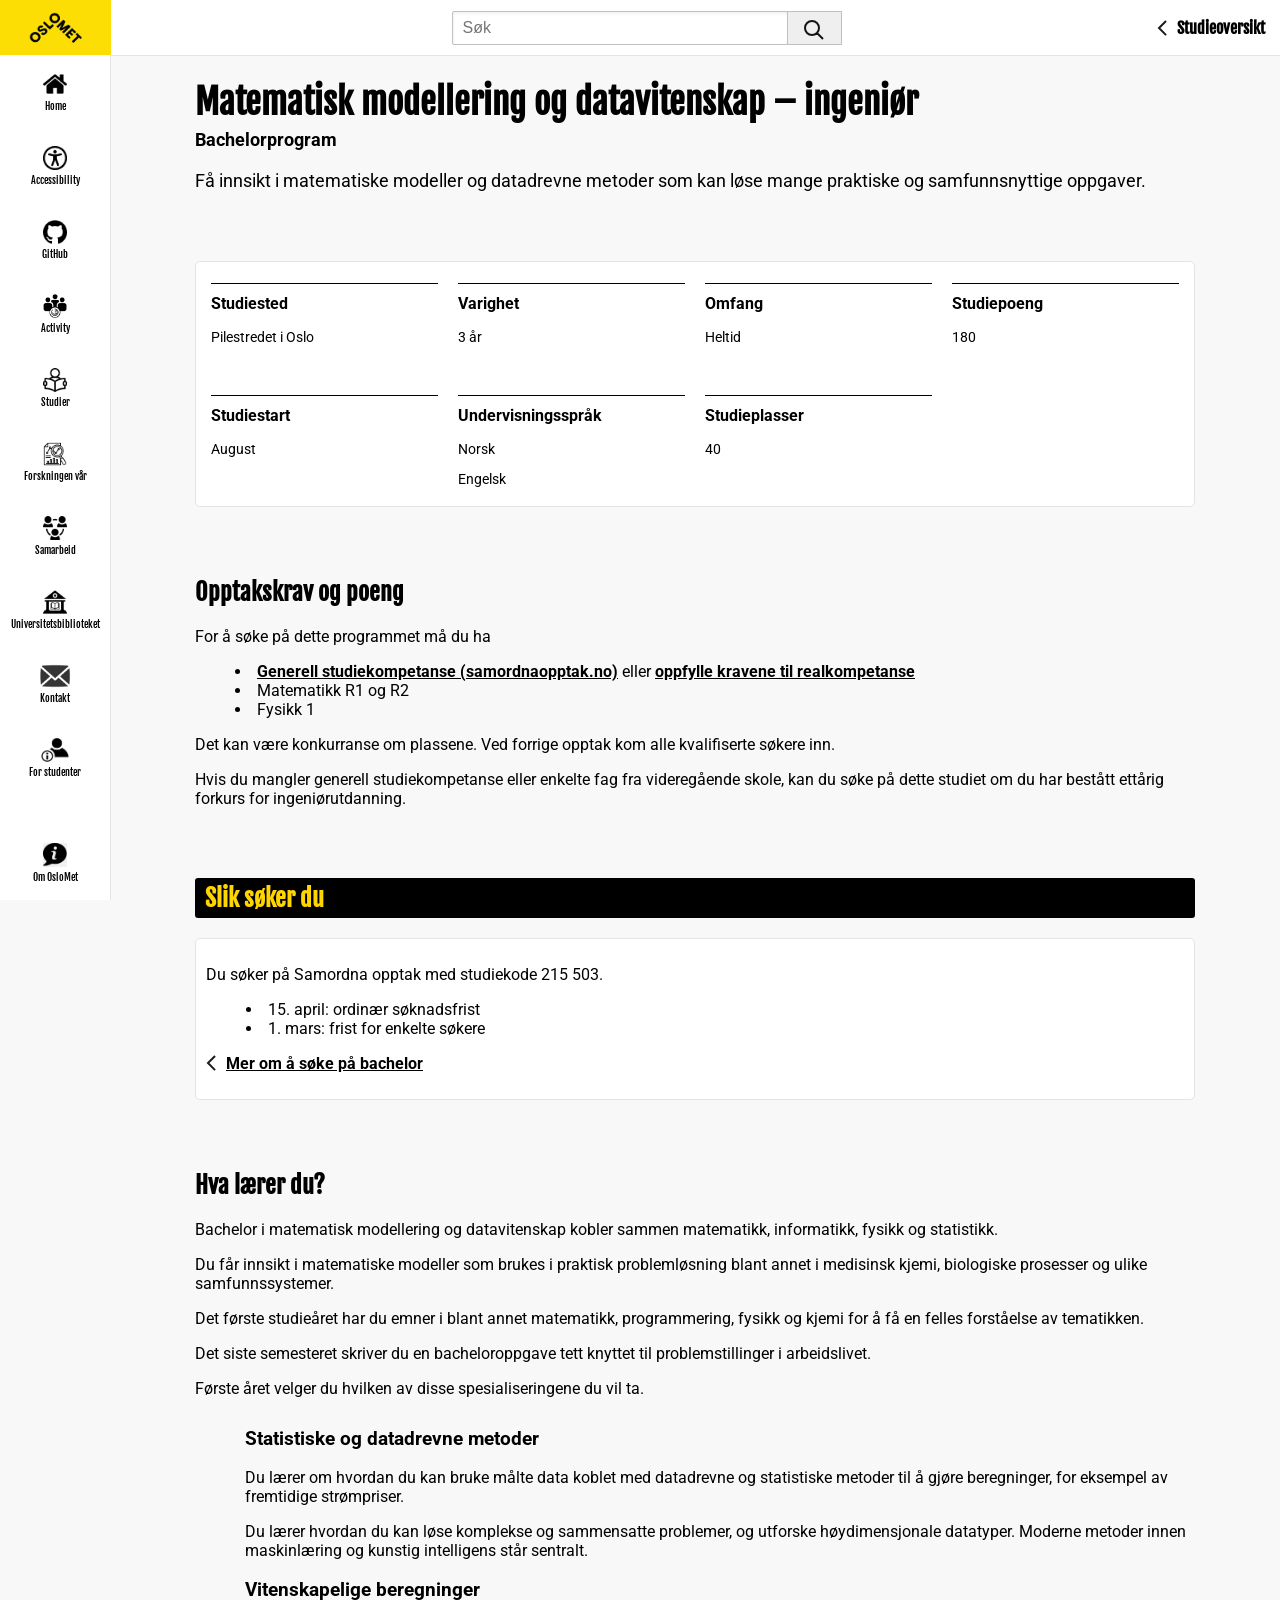
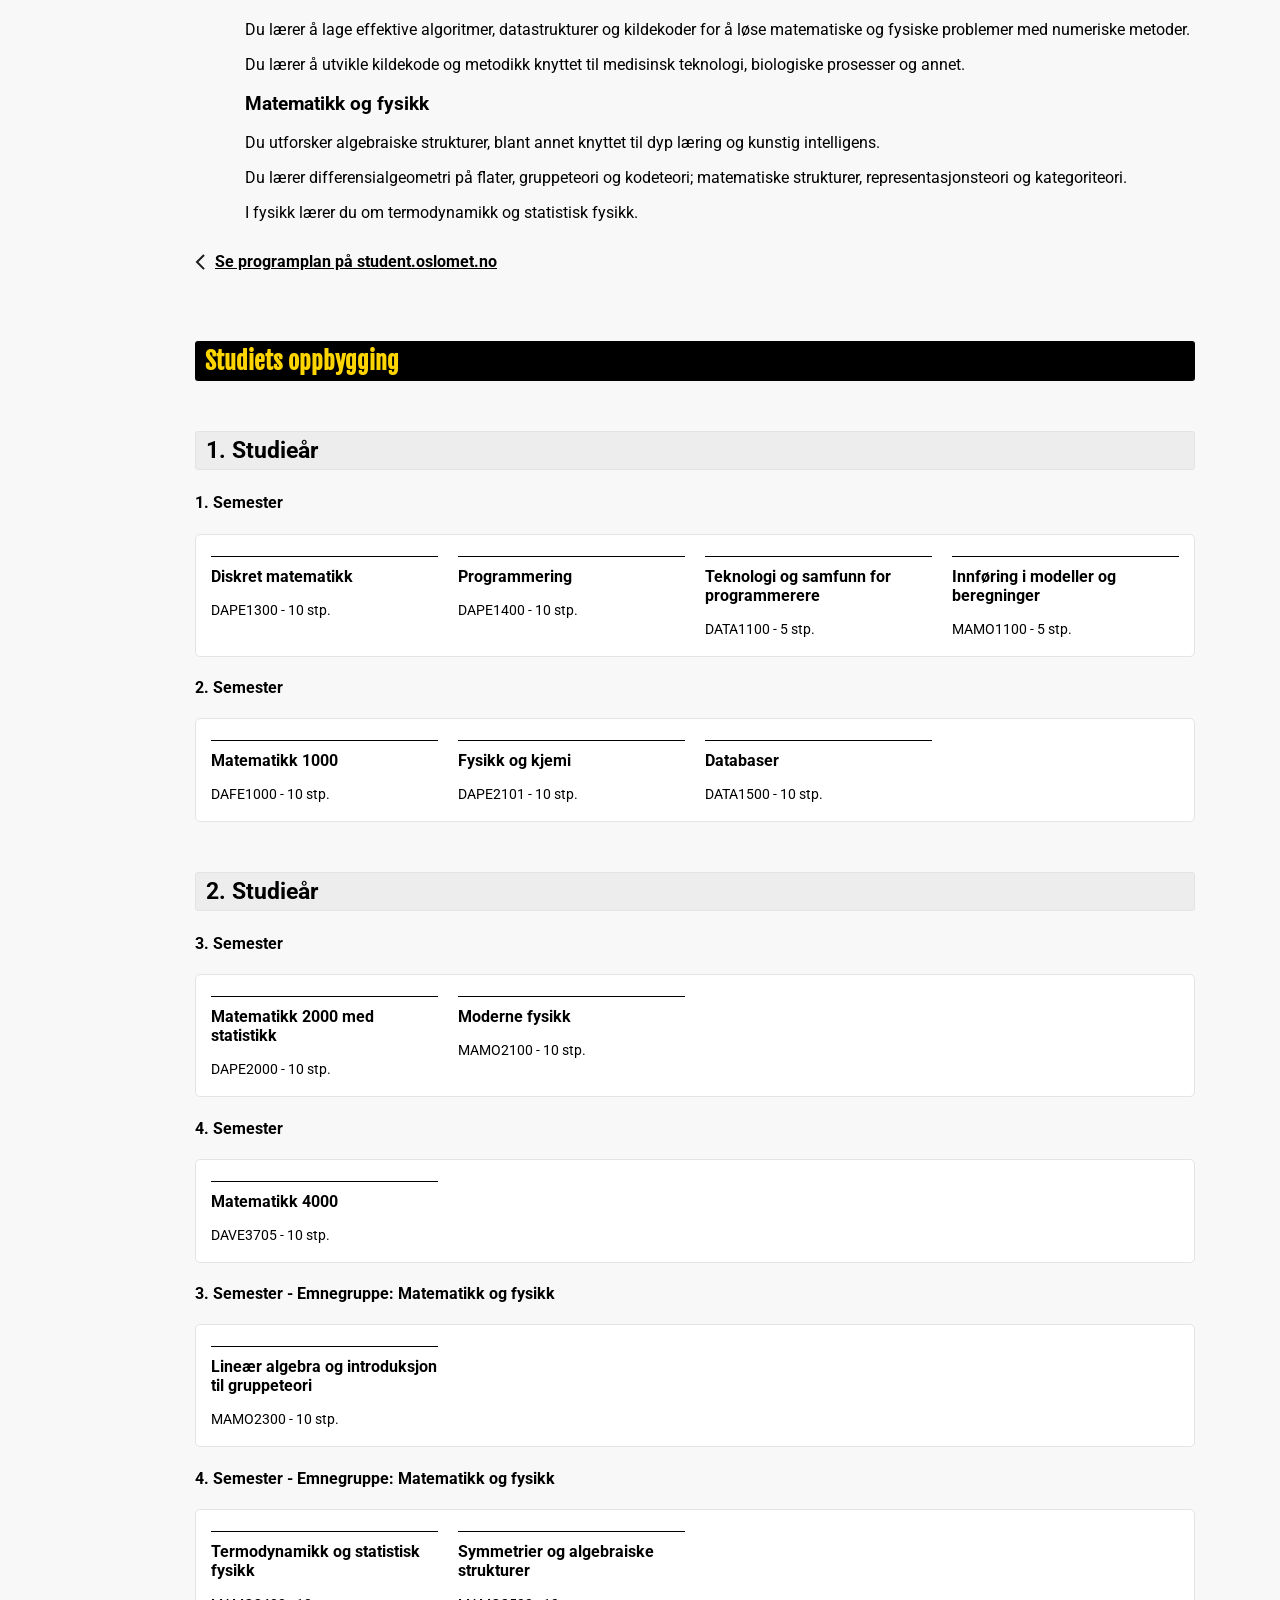
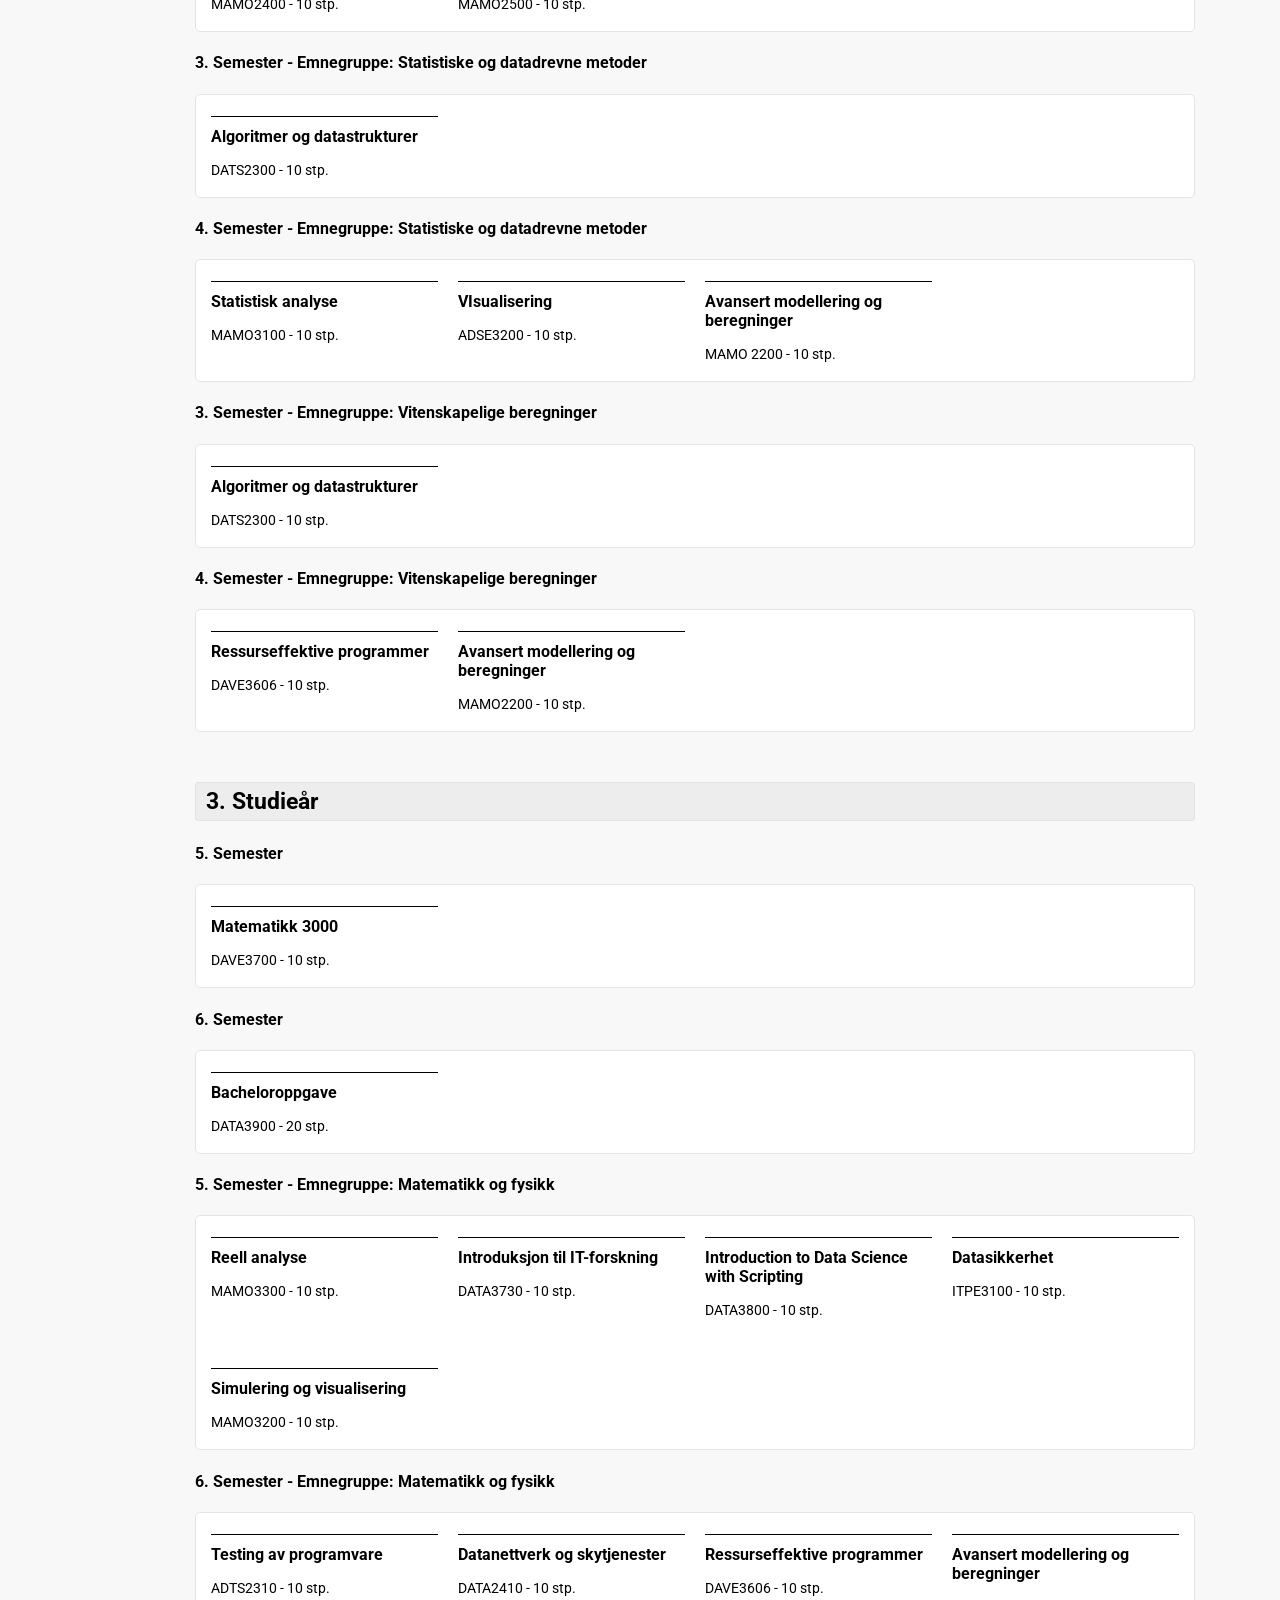
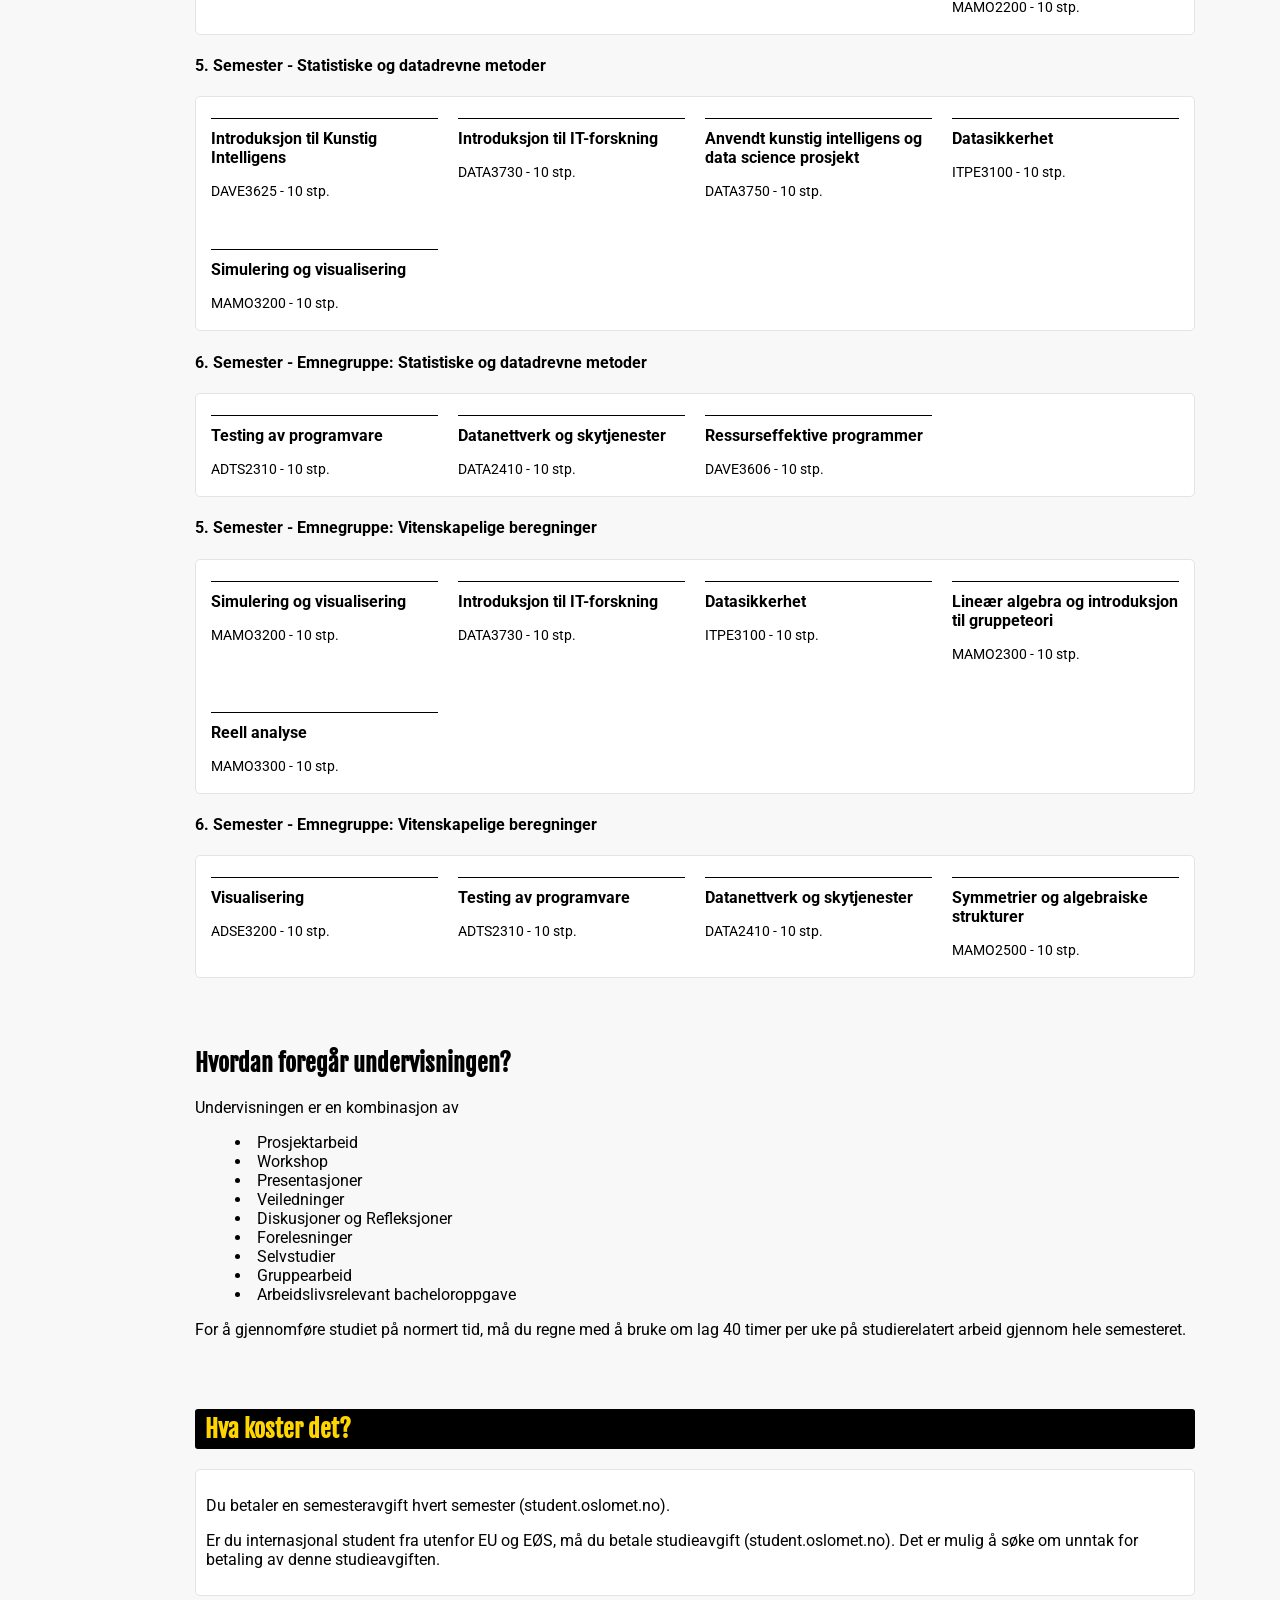
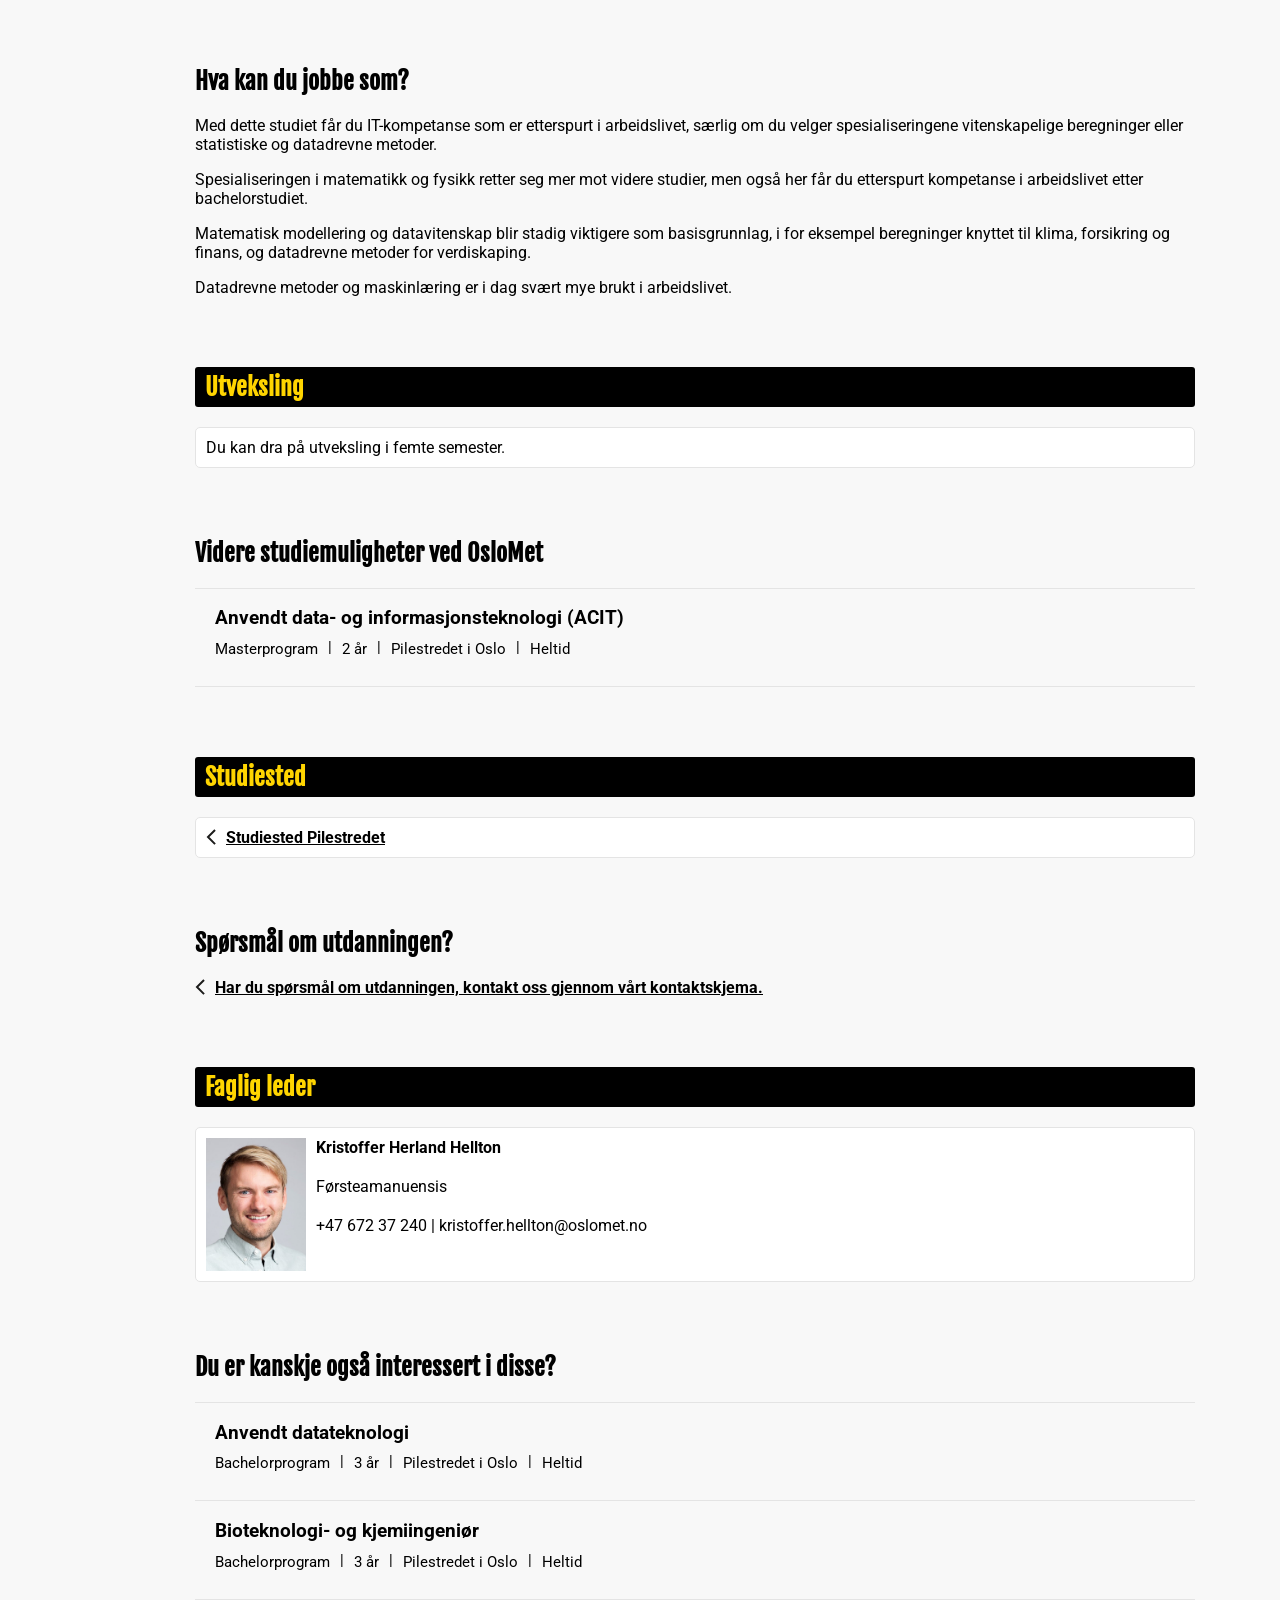
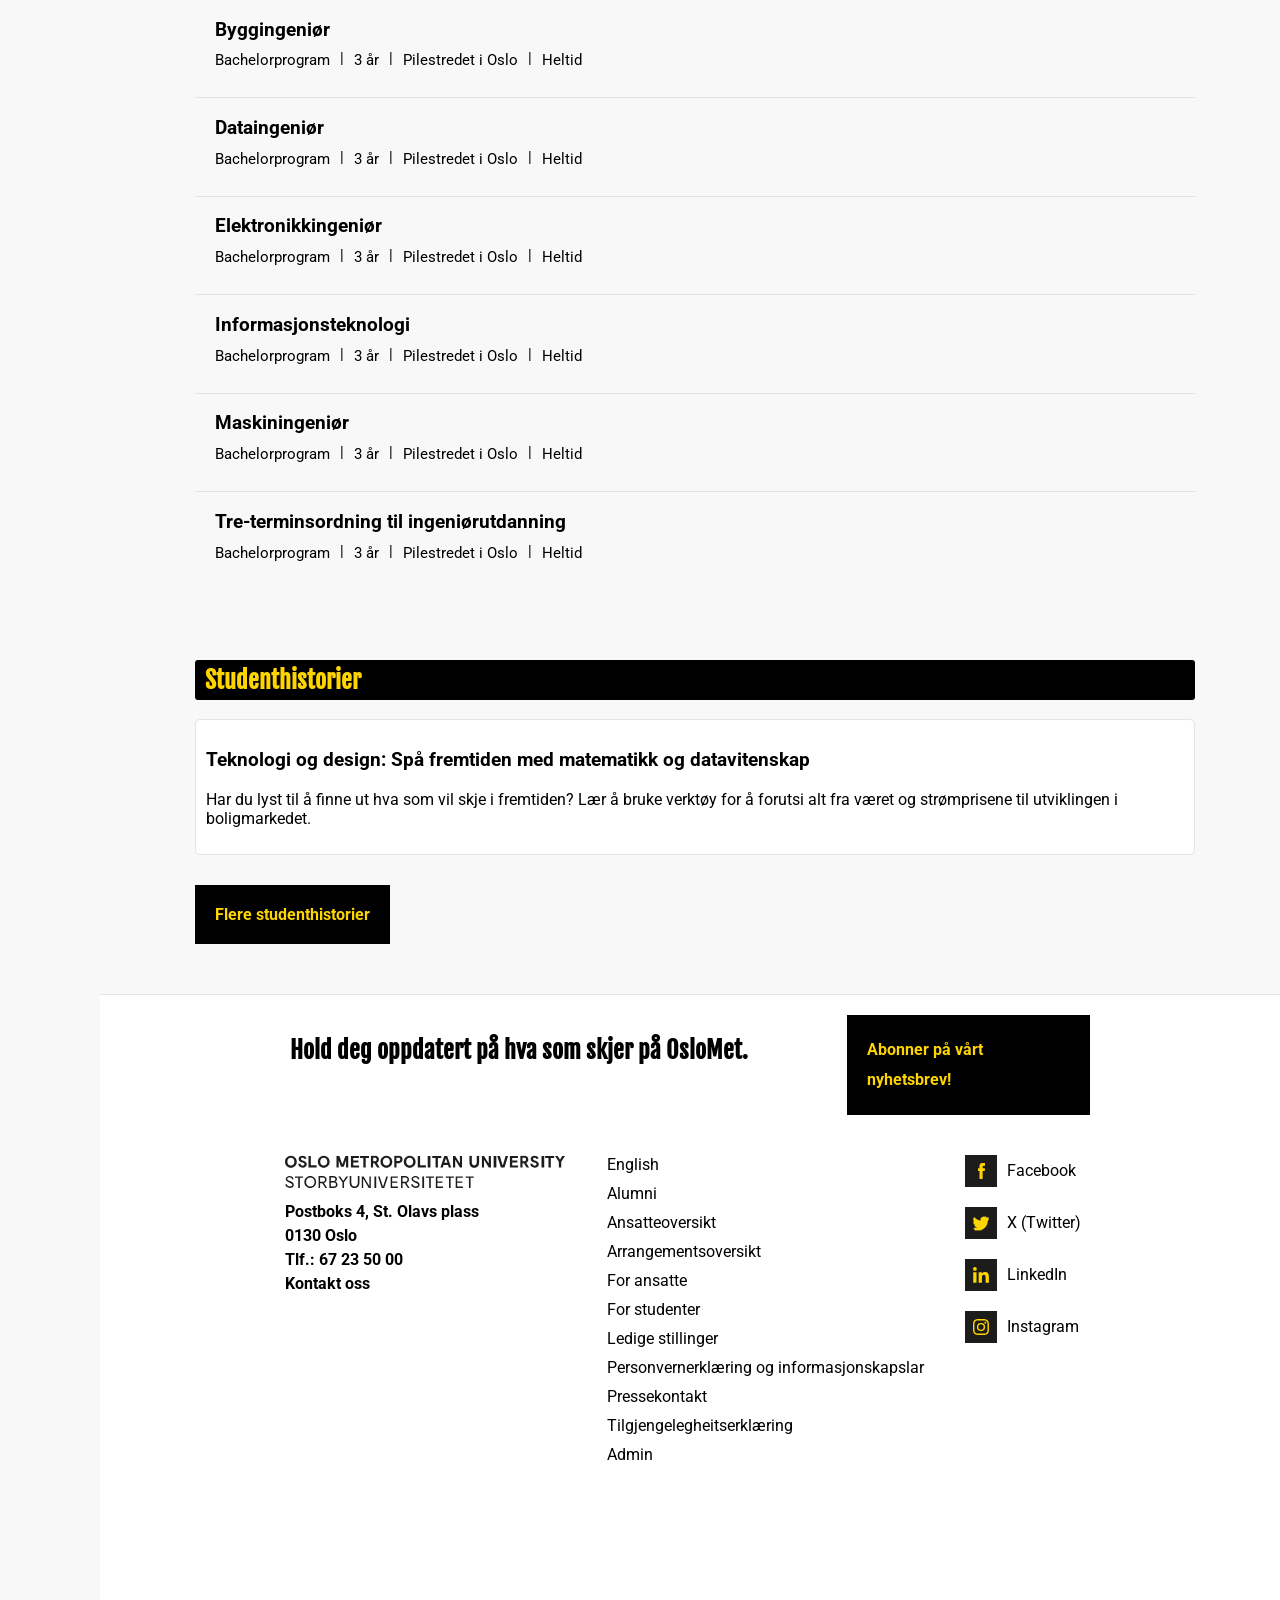
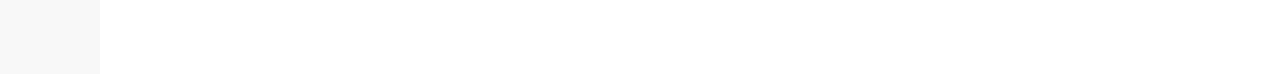
==== index.html @ 4b5a4e48 "Fixed layout for index.html on different screen sizes" ====
<!DOCTYPE html>
<html lang="no">
    <head>
        <title>Matematisk modellering og datavitenskap – ingeniør - OsloMet</title>
        <link rel="icon" type="image/png" href="icons/favicon-32x32.png">

        <link rel="preconnect" href="https://fonts.googleapis.com">
        <link rel="preconnect" href="https://fonts.gstatic.com" crossorigin>
        <link href="https://fonts.googleapis.com/css2?family=Roboto+Mono:ital,wght@0,100..700;1,100..700&family=Roboto:wght@400;500;700&display=swap" rel="stylesheet">
        <link href="https://fonts.googleapis.com/css2?family=Fjalla+One&display=swap" rel="stylesheet">

        <style>
            body {
                margin: 0;
                font-family: Roboto, Moderat, Avenir, Helvetica, Arial, sans-serif;
                background-color: rgb(248, 248, 248);
                color: #000;
            }
            main {
                min-height: 1000px;
            }
            h1, h2 {
                font-family: "Fjalla One", Roboto, Moderat, Avenir, Helvetica, Arial, sans-serif;
            }
            a {
                color: #000;
                text-decoration: none;
            }
            li {
                list-style-position: inside;
            }

            .search-button,
            .student-overview-button,
            .arrow-link {
                display: flex;
                justify-content: center;
                align-items: center;
                position: relative;
                cursor: pointer;
            }
            .arrow-link {
                justify-content: left;
            }
            .search-button .tooltip,
            .student-overview-button .tooltip {
                position: absolute;
                bottom: -30px;

                opacity: 0;
                transition: opacity 0.15s;

                pointer-events: none;
                white-space: nowrap;

                background-color: gray;
                color: #fff;
                font-size: 12px;
                font-weight: 400;
                padding: 4px 8px;
                border-radius: 2px;
            }
            .search-button:hover .tooltip,
            .student-overview-button:hover .tooltip {
                opacity: 1;
            }
            .tooltip::after {
                content: " ";
                position: absolute;
                left: 50%;
                margin-left: -5px;
                border-width: 5px;
                border-style: solid;
            }
            .tooltip-top::after {
                bottom: 100%;
                border-color: transparent transparent gray transparent;
            }

            .header {
                position: fixed;
                top: 0;
                left: 0;
                right: 0;

                z-index: 100;

                display: flex;
                flex-direction: row;
                justify-content: space-between;

                height: 55px;
                background-color: #fff;
                border-bottom: 1px solid rgb(228, 228, 228);
            }

            .header-left-section {
                margin: 0 25px 0 0;
            }
            .oslomet-logo {
                width: 111px;
                height: 56px;
            }

            .header-center-section {
                margin: 0 35px 0 60px;
                max-width: 400px;

                display: flex;
                flex-direction: row;
                align-items: center;
                flex: 1;

            }
            .search-bar {
                flex: 1;

                width: 0;
                height: 30px;

                padding-left: 10px;
                border: 1px solid rgb(192, 192, 192);
                border-radius: 2px;
                font-size: 16px;

                box-shadow: inset 1px 2px 3px rgba(0, 0, 0, 0.05);
            }
            .search-button {
                margin: 0 10px 0 -1px;

                width: 55px;
                height: 34px;

                border: 1px solid rgb(192, 192, 192);

                cursor: pointer;
            }
            .search-icon {
                height: 20px;
                margin-top: 4px;
            }

            .header-right-section {
                margin: 0 15px;

                display: flex;
                flex-direction: row;
                align-items: center;
            }
            .student-overview-button,
            .arrow-link {
                color: #000;
                text-decoration: underline;
                font-size: 16px;
                font-weight: 700;
            }
            .student-overview-button {
                font-family: "Fjalla One", Roboto, Moderat, Avenir, Helvetica, Arial, sans-serif;
                text-decoration: none;
            }
            .student-overview-button img,
            .arrow-link img {
                margin-right: 10px;
                transition: margin 0.15s;
            }
            .arrow-link:hover img {
                margin-right: 20px;
            }
            .student-overview-button .tooltip {
                font-family: Roboto, Moderat, Avenir, Helvetica, Arial, sans-serif;
            }

            .footer {
                margin-left: 100px;

                background-color: #fff;
                border-top: 1px solid rgb(228, 228, 228);
            }

            .footer-top {
                max-width: 800px;
                margin: 0 auto;
                padding: 20px 40px;
            }
            .footer-top-inner {
                display: flex;
                flex-direction: row;
                justify-content: space-between;
            }
            .footer-top-inner a {
                background-color: #000;
                color: #ffd500;
                font-weight: 700;
                line-height: 30px;
                padding: 20px;
                max-width: 203px;
            }
            .footer-top-inner a:hover {
                color: #fff;
            }

            .footer-bottom {
                max-width: 800px;
                margin: 0 auto;
                padding: 20px 50px 150px 40px;
            }
            .footer-bottom-inner {
                display: flex;
                flex-direction: row;
                justify-content: space-between;
            }
            .footer-bottom-inner-sections {
                margin-bottom: 50px;
            }
            .footer-info {
                margin-top: 10px;
            }
            .footer-info p {
                margin: 5px 0;
                font-weight: 700;
            }

            .footer-links-container p {
                margin: 0 0 10px 0;
            }
            .footer-links {
                padding: 5px;
                border-radius: 2px;
                transition: background-color 0.15s, color 0.15s;
            }
            .footer-links:hover {
                background-color: #000;
                color: #ffd500;
            }

            .social-media-links {
                margin-bottom: 20px; 
                display: flex; 
                flex-direction: row; 
                align-items: center;
                width: 120px;
            }
            .social-media-links img {
                margin-right: 10px;
            }
            .social-media-links:hover div {
                text-decoration: underline;
            }

            .sidebar-menu {
                position: fixed; 
                top: 55px; 
                bottom: 0; 
                left: 0; 

                z-index: 200; 

                background-color: #fff;
                border-right: 1px solid rgb(228, 228, 228); 
                width: 110px;
            }
            .sidebar-menu-link {
                display: flex;
                flex-direction: column;
                justify-content: center;
                align-items: center;

                height: 74px;

                font-family: "Fjalla One", Roboto, Moderat, Avenir, Helvetica, Arial, sans-serif;
                font-size: 10px;
                text-decoration: none;
                color: #000;
            }
            .sidebar-menu-link:hover {
                background-color: rgb(235, 235, 235);
            }
            .sidebar-menu-link img {
                margin: 0 0 4px 0;
                height: 24px;
            }
            .sidebar-menu-bottom-link {
                position: fixed;
                bottom: 0;
                left: 0;
                width: 110px;
            }

            .main-section {
                margin: 80px 30px 0 140px;
            }

            .main-section-header {
                margin-bottom: 50px;
            }
            .main-section-header h1 {
                margin-bottom: 0;
                font-size: 35px;
            }
            .main-section-header p {
                margin: 5px 0 20px 0;
                font-size: 18px;
            }
            .main-section-header-sub {
                font-weight: 700;
            }

            .section-header {
                background-color: #000;
                color: #ffd500;
                padding: 5px 10px;
                border-radius: 3px;
            }

            .info-grid {
                display: grid;
                grid-template-columns: 1fr 1fr 1fr 1fr;
                column-gap: 20px;
                row-gap: 20px;

                background-color: #fff;
                padding: 5px 15px;
                border: 1px solid rgb(228, 228, 228);
                border-radius: 5px;
            }
            .info-grid p:first-child {
                padding-top: 10px;
                border-top: 1px solid #000;
                font-weight: 700;
            }
            .info-grid-paragraph {
                font-size: 14px;
            }
            .study-structure-info-grid {
                grid-template-columns: 1fr 1fr 1fr;
            }
            .academic-year-header {
                margin-top: 50px;
                font-size: 23px;
                background-color: rgb(237 237 237);
                border: 1px solid rgb(229 226 226);
                padding: 5px 10px;
                border-radius: 3px;
            }

            .centering {
                margin: 70px auto;
                min-width: 700px;
                max-width: 1000px;
            }

            .requirements-section-link {
                font-weight: 700;
                text-decoration: underline;
            }

            .paragraph-content {
                background-color: #fff;
                padding: 10px;
                border: 1px solid rgb(228, 228, 228);
                border-radius: 5px;
            }
            .paragraph-content-link {
                transition: background-color 0.15s;
            }
            .paragraph-content-link:hover {
                background-color: rgb(235, 235, 235);
            }

            .manager-container {
                display: grid;
                grid-template-columns: 110px 1fr;
            }
            .manager-picture {
                width: 100px;
            }
            .manager-info p {
                margin: 0 0 20px 0;
            }
            .manager-info p:first-child {
                font-weight: 700;
            }

            .suggested-programs-container {
                padding: 0 20px 10px 20px;
                border-top: 1px solid rgb(228, 228, 228);
                transition: background-color 0.15s;
            }
            .suggested-programs-container:hover {
                background-color: #fff;
            }
            .suggested-programs-last {
                border-bottom: 1px solid rgb(228, 228, 228);
            }
            .suggested-programs-info-container {
                display: flex;
                flex-direction: row;
                justify-content: left;
                font-size: 15px;
                margin-top: -10px;
            }
            .suggested-programs-info-container div {
                padding: 2px 10px;
            }
            .suggested-programs-info-container div:first-child {
                padding: 2px 10px 2px 0;
            }

            .student-history-button-container {
                margin-top: 50px;
            }
            .student-history-button {
                background-color: #000;
                color: #ffd500;
                font-weight: 700;
                padding: 20px;
            }
            .student-history-button:hover {
                color: #fff;
            }

            @media (min-width: 886px) {
                .info-grid {
                    grid-template-columns: 1fr 1fr 1fr 1fr;
                }

                .centering {
                    min-width: 700px;
                    max-width: 1000px;
                }
            }
            @media (min-width: 790px) and (max-width: 885px) {
                .info-grid {
                    grid-template-columns: 1fr 1fr 1fr;
                }

                .centering {
                    min-width: 500px;
                    max-width: 800px;
                }
            }
            @media (min-width: 660px) and (max-width: 789px) {
                .info-grid,
                .study-structure-info-grid {
                    grid-template-columns: 1fr 1fr;
                }

                .centering {
                    min-width: 400px;
                    max-width: 700px;
                }
            }
            @media (max-width: 659px) {
                .info-grid,
                .study-structure-info-grid {
                    grid-template-columns: 1fr;
                }

                .centering {
                    min-width: 400px;
                    max-width: 600px;
                }

                .suggested-programs-info-container {
                    font-size: 13px;
                }

                .main-section-header h1 {
                    font-size: 27px;
                }
                .main-section-header p {
                    font-size: 16px;
                }
                h2 {
                    font-size: 22px;
                }
                p {
                    font-size: 15px;
                }
                ul {
                    font-size: 15px;
                }

                .academic-year-header {
                    font-size: 20px;
                }
            }
            @media (max-width: 750px) {
                .footer-top-inner,
                .footer-bottom-inner {
                    flex-direction: column;
                }
            }
        </style>
    </head>

    <body>
        <header class="header">
            <div class="header-left-section">
                <a href="https://www.oslomet.no/" target="_blank"><img class="oslomet-logo" src="icons/oslomet-logo.png" alt="Oslo Metropolitan University logo"></a>
            </div>
            <div class="header-center-section">
                <input class="search-bar" type="text" placeholder="Søk">
                <button class="search-button">
                    <img class="search-icon" src="icons/search-icon.svg" alt="Søk">
                    <div class="tooltip tooltip-top">Søk</div>
                </button>
            </div>
            <div class="header-right-section">
                <a class="student-overview-button" href="https://www.oslomet.no/studier/studieoversikt" target="_blank">
                    <img src="icons/arrow-left.svg" alt="Studieoversikt">
                    <span>Studieoversikt</span>
                    <div class="tooltip tooltip-top">Finn studier</div>
                </a>
            </div>
        </header>

        <section>
            <nav class="sidebar-menu">
                <a class="sidebar-menu-link" href="index.html">
                    <img src="icons/home-icon.png" alt="Home">
                    <div>Home</div>
                </a>
                <a class="sidebar-menu-link" href="accessibility.html">
                    <img src="icons/accessibility-icon.png" alt="Accessibility">
                    <div>Accessibility</div>
                </a>
                <a class="sidebar-menu-link" href="git.html">
                    <img src="icons/github-icon.png" alt="GitHub">
                    <div>GitHub</div>
                </a>
                <a class="sidebar-menu-link" href="activity.html">
                    <img src="icons/activity-icon.png" alt="Activit">
                    <div>Activity</div>
                </a>

                <a class="sidebar-menu-link" href="https://www.oslomet.no/studier">
                    <img src="icons/study-icon.png" alt="Studier">
                    <div>Studier</div>
                </a>
                <a class="sidebar-menu-link" href="https://www.oslomet.no/forskning">
                    <img src="icons/research-icon.png" alt="Forskningen vår">
                    <div>Forskningen vår</div>
                </a>
                <a class="sidebar-menu-link" href="https://www.oslomet.no/om/samarbeid">
                    <img src="icons/teamwork-icon.png" alt="Samarbeid">
                    <div>Samarbeid</div>
                </a>
                <a class="sidebar-menu-link" href="https://www.oslomet.no/ub">
                    <img src="icons/library-icon.png" alt="Universitetsbiblioteket">
                    <div>Universitetsbiblioteket</div>
                </a>
                <a class="sidebar-menu-link" href="https://www.oslomet.no/om/kontakt">
                    <img src="icons/contact.png" alt="Kontakt oss">
                    <div>Kontakt</div>
                </a>
                <a class="sidebar-menu-link" href="https://www.oslomet.no/om/for-studenter">
                    <img src="icons/students-icon.png" alt="For studenter">
                    <div>For studenter</div>
                </a>

                <a class="sidebar-menu-link sidebar-menu-bottom-link" href="https://www.oslomet.no/om">
                    <img src="icons/about-icon.png" alt="Om OsloMet">
                    <div>Om OsloMet</div>
                </a>
            </nav>
        </section>

        <main class="main-section">
            <section class="centering main-section-header">
                <h1>Matematisk modellering og datavitenskap – ingeniør</h1>
                <p class="main-section-header-sub">Bachelorprogram</p>
                <p>Få innsikt i matematiske modeller og datadrevne metoder som kan løse mange praktiske og samfunnsnyttige oppgaver.</p>
            </section>

            <section class="centering">
                <section class="info-grid">
                    <div>
                        <p>Studiested</p>
                        <p class="info-grid-paragraph">Pilestredet i Oslo</p>
                    </div>
                    <div>
                        <p>Varighet</p>
                        <p class="info-grid-paragraph">3 år</p>
                    </div>
                    <div>
                        <p>Omfang</p>
                        <p class="info-grid-paragraph">Heltid</p>
                    </div>
                    <div>
                        <p>Studiepoeng</p>
                        <p class="info-grid-paragraph">180</p>
                    </div>
                    <div>
                        <p>Studiestart</p>
                        <p class="info-grid-paragraph">August</p>
                    </div>
                    <div>
                        <p>Undervisningsspråk</p>
                        <p class="info-grid-paragraph">Norsk</p>
                        <p class="info-grid-paragraph">Engelsk</p>
                    </div>
                    <div>
                        <p>Studieplasser</p>
                        <p class="info-grid-paragraph">40</p>
                    </div>
                </section>
            </section>

            <section class="centering requirements-section">
                <h2>Opptakskrav og poeng</h2>
                <p>For å søke på dette programmet må du ha</p>
                <ul>
                    <li><a class="requirements-section-link" href="https://www.samordnaopptak.no/info/opptak/opptak-uhg/" target="_blank">Generell studiekompetanse (samordnaopptak.no)</a> eller <a class="requirements-section-link" href="https://www.oslomet.no/studier/soknad-og-opptak/realkompetanse/realkompetanse-ingenior" target="_blank">oppfylle kravene til realkompetanse</a></li>
                    <li>Matematikk R1 og R2</li>
                    <li>Fysikk 1</li>
                </ul>
                <p>Det kan være konkurranse om plassene. Ved forrige opptak kom alle kvalifiserte søkere inn.</p>
                <p>Hvis du mangler generell studiekompetanse eller enkelte fag fra videregående skole, kan du søke på dette studiet om du har <a href="https://www.oslomet.no/studier/tkd/forkurs-ingenior">bestått ettårig forkurs for ingeniørutdanning.</a></p>
            </section>

            <section class="centering how-to-apply-section">
                <h2 class="section-header">Slik søker du</h2>
                <div class="paragraph-content">
                <p>Du søker på Samordna opptak med studiekode 215 503.</p>
                <ul>
                    <li>15. april: ordinær søknadsfrist</li>
                    <li>1. mars: frist for enkelte søkere</li>
                </ul>
                <p>
                    <a class="arrow-link" href="https://www.oslomet.no/studier/soknad-og-opptak/opptak-til-bachelor-aarsstudier" target="_blank">
                        <img src="icons/arrow-left.svg" alt="Mer om å søke på bachelor">
                        <span>Mer om å søke på bachelor</span>
                    </a>
                </p></div>
            </section>

            <section class="centering what-you-learn-section">
                <section>
                    <h2>Hva lærer du?</h2>
                    <p>Bachelor i matematisk modellering og datavitenskap kobler sammen matematikk, informatikk, fysikk og statistikk.</p>
                    <p>Du får innsikt i matematiske modeller som brukes i praktisk problemløsning blant annet i medisinsk kjemi, biologiske prosesser og ulike samfunnssystemer.</p>
                    <p>Det første studieåret har du emner i blant annet matematikk, programmering, fysikk og kjemi for å få en felles forståelse av tematikken.</p>
                    <p>Det siste semesteret skriver du en bacheloroppgave tett knyttet til problemstillinger i arbeidslivet.</p>
                    <p>Første året velger du hvilken av disse spesialiseringene du vil ta.</p>
                </section>

                <section style="margin: 30px 0 30px 50px;">
                    <h3>Statistiske og datadrevne metoder</h3>
                    <p>Du lærer om hvordan du kan bruke målte data koblet med datadrevne og statistiske metoder til å gjøre beregninger, for eksempel av fremtidige strømpriser.</p>
                    <p>Du lærer hvordan du kan løse komplekse og sammensatte problemer, og utforske høydimensjonale datatyper. Moderne metoder innen maskinlæring og kunstig intelligens står sentralt.</p>
                
                    <h3>Vitenskapelige beregninger</h3>
                    <p>Du lærer å lage effektive algoritmer, datastrukturer og kildekoder for å løse matematiske og fysiske problemer med numeriske metoder.</p>
                    <p>Du lærer å utvikle kildekode og metodikk knyttet til medisinsk teknologi, biologiske prosesser og annet.</p>
                
                    <h3>Matematikk og fysikk</h3>
                    <p>Du utforsker algebraiske strukturer, blant annet knyttet til dyp læring og kunstig intelligens.</p>
                    <p>Du lærer differensialgeometri på flater, gruppeteori og kodeteori; matematiske strukturer, representasjonsteori og kategoriteori.</p>
                    <p>I fysikk lærer du om termodynamikk og statistisk fysikk.</p>
                </section>

                <p>
                    <a class="arrow-link" href="https://student.oslomet.no/studier/-/studieinfo/programplan/HINGMAMO/2024/H%C3%98ST" target="_blank">
                        <img src="icons/arrow-left.svg" alt="Se programplan på student.oslomet.no">
                        <span>Se programplan på student.oslomet.no</span>
                    </a>
                </p>
            </section>

            <section class="centering study-structure-section">
                <h2 class="section-header">Studiets oppbygging</h2>

                <section>
                    <h3 class="academic-year-header">1. Studieår</h3>
                    <section>
                        <h4>1. Semester</h4>
                        <section class="info-grid study-structure-info-grid">
                            <div>
                                <p>Diskret matematikk</p>
                                <p class="info-grid-paragraph">DAPE1300 - 10 stp.</p>
                            </div>
                            <div>
                                <p>Programmering</p>
                                <p class="info-grid-paragraph">DAPE1400 - 10 stp.</p>
                            </div>
                            <div>
                                <p>Teknologi og samfunn for programmerere</p>
                                <p class="info-grid-paragraph">DATA1100 - 5 stp.</p>
                            </div>
                            <div>
                                <p>Innføring i modeller og beregninger</p>
                                <p class="info-grid-paragraph">MAMO1100 - 5 stp.</p>
                            </div>
                        </section>
                    </section>
                    <section>
                        <h4>2. Semester</h4>
                        <section class="info-grid study-structure-info-grid">
                            <div>
                                <p>Matematikk 1000</p>
                                <p class="info-grid-paragraph">DAFE1000 - 10 stp.</p>
                            </div>
                            <div>
                                <p>Fysikk og kjemi</p>
                                <p class="info-grid-paragraph">DAPE2101 - 10 stp.</p>
                            </div>
                            <div>
                                <p>Databaser</p>
                                <p class="info-grid-paragraph">DATA1500 - 10 stp.</p>
                            </div>
                        </section>
                    </section>
                </section>

                <section>
                    <h3 class="academic-year-header">2. Studieår</h3>
                    <section>
                        <h4>3. Semester</h4>
                        <section class="info-grid study-structure-info-grid">
                            <div>
                                <p>Matematikk 2000 med statistikk</p>
                                <p class="info-grid-paragraph">DAPE2000 - 10 stp.</p>
                            </div>
                            <div>
                                <p>Moderne fysikk</p>
                                <p class="info-grid-paragraph">MAMO2100 - 10 stp.</p>
                            </div>
                        </section>
                    </section>
                    <section>
                        <h4>4. Semester</h4>
                        <section class="info-grid study-structure-info-grid">
                            <div>
                                <p>Matematikk 4000</p>
                                <p class="info-grid-paragraph">DAVE3705 - 10 stp.</p>
                            </div>
                        </section>
                    </section>
                    <section>
                        <h4>3. Semester - Emnegruppe: Matematikk og fysikk</h4>
                        <section class="info-grid study-structure-info-grid">
                            <div>
                                <p>Lineær algebra og introduksjon til gruppeteori</p>
                                <p class="info-grid-paragraph">MAMO2300 - 10 stp.</p>
                            </div>
                        </section>
                    </section>
                    <section>
                        <h4>4. Semester - Emnegruppe: Matematikk og fysikk</h4>
                        <section class="info-grid study-structure-info-grid">
                            <div>
                                <p>Termodynamikk og statistisk fysikk</p>
                                <p class="info-grid-paragraph">MAMO2400 - 10 stp.</p>
                            </div>
                            <div>
                                <p>Symmetrier og algebraiske strukturer</p>
                                <p class="info-grid-paragraph">MAMO2500 - 10 stp.</p>
                            </div>
                        </section>
                    </section>
                    <section>
                        <h4>3. Semester - Emnegruppe: Statistiske og datadrevne metoder</h4>
                        <section class="info-grid study-structure-info-grid">
                            <div>
                                <p>Algoritmer og datastrukturer</p>
                                <p class="info-grid-paragraph">DATS2300 - 10 stp.</p>
                            </div>
                        </section>
                    </section>
                    <section>
                        <h4>4. Semester - Emnegruppe: Statistiske og datadrevne metoder</h4>
                        <section class="info-grid study-structure-info-grid">
                            <div>
                                <p>Statistisk analyse</p>
                                <p class="info-grid-paragraph">MAMO3100 - 10 stp.</p>
                            </div>
                            <div>
                                <p>VIsualisering</p>
                                <p class="info-grid-paragraph">ADSE3200 - 10 stp.</p>
                            </div>
                            <div>
                                <p>Avansert modellering og beregninger</p>
                                <p class="info-grid-paragraph">MAMO 2200 - 10 stp.</p>
                            </div>
                        </section>
                    </section>
                    <section>
                        <h4>3. Semester - Emnegruppe: Vitenskapelige beregninger</h4>
                        <section class="info-grid study-structure-info-grid">
                            <div>
                                <p>Algoritmer og datastrukturer</p>
                                <p class="info-grid-paragraph">DATS2300 - 10 stp.</p>
                            </div>
                        </section>
                    </section>
                    <section>
                        <h4>4. Semester - Emnegruppe: Vitenskapelige beregninger</h4>
                        <section class="info-grid study-structure-info-grid">
                            <div>
                                <p>Ressurseffektive programmer</p>
                                <p class="info-grid-paragraph">DAVE3606 - 10 stp.</p>
                            </div>
                            <div>
                                <p>Avansert modellering og beregninger</p>
                                <p class="info-grid-paragraph">MAMO2200 - 10 stp.</p>
                            </div>
                        </section>
                    </section>
                </section>

                <section>
                    <h3 class="academic-year-header">3. Studieår</h3>
                    <section>
                        <h4>5. Semester</h4>
                        <section class="info-grid study-structure-info-grid">
                            <div>
                                <p>Matematikk 3000</p>
                                <p class="info-grid-paragraph">DAVE3700 - 10 stp.</p>
                            </div>
                        </section>
                    </section>
                    <section>
                        <h4>6. Semester</h4>
                        <section class="info-grid study-structure-info-grid">
                            <div>
                                <p>Bacheloroppgave</p>
                                <p class="info-grid-paragraph">DATA3900 - 20 stp.</p>
                            </div>
                        </section>
                    </section>
                    <section>
                        <h4>5. Semester - Emnegruppe: Matematikk og fysikk</h4>
                        <section class="info-grid study-structure-info-grid">
                            <div>
                                <p>Reell analyse</p>
                                <p class="info-grid-paragraph">MAMO3300 - 10 stp.</p>
                            </div>
                            <div>
                                <p>Introduksjon til IT-forskning</p>
                                <p class="info-grid-paragraph">DATA3730 - 10 stp.</p>
                            </div>
                            <div>
                                <p>Introduction to Data Science with Scripting</p>
                                <p class="info-grid-paragraph">DATA3800 - 10 stp.</p>
                            </div>
                            <div>
                                <p>Datasikkerhet</p>
                                <p class="info-grid-paragraph">ITPE3100 - 10 stp.</p>
                            </div>
                            <div>
                                <p>Simulering og visualisering</p>
                                <p class="info-grid-paragraph">MAMO3200 - 10 stp.</p>
                            </div>
                        </section>
                    </section>
                    <section>
                        <h4>6. Semester - Emnegruppe: Matematikk og fysikk</h4>
                        <section class="info-grid study-structure-info-grid">
                            <div>
                                <p>Testing av programvare</p>
                                <p class="info-grid-paragraph">ADTS2310 - 10 stp.</p>
                            </div>
                            <div>
                                <p>Datanettverk og skytjenester</p>
                                <p class="info-grid-paragraph">DATA2410 - 10 stp.</p>
                            </div>
                            <div>
                                <p>Ressurseffektive programmer</p>
                                <p class="info-grid-paragraph">DAVE3606 - 10 stp.</p>
                            </div>
                            <div>
                                <p>Avansert modellering og beregninger</p>
                                <p class="info-grid-paragraph">MAMO2200 - 10 stp.</p>
                            </div>
                        </section>
                    </section>
                    <section>
                        <h4>5. Semester - Statistiske og datadrevne metoder</h4>
                        <section class="info-grid study-structure-info-grid">
                            <div>
                                <p>Introduksjon til Kunstig Intelligens</p>
                                <p class="info-grid-paragraph">DAVE3625 - 10 stp.</p>
                            </div>
                            <div>
                                <p>Introduksjon til IT-forskning</p>
                                <p class="info-grid-paragraph">DATA3730 - 10 stp.</p>
                            </div>
                            <div>
                                <p>Anvendt kunstig intelligens og data science prosjekt</p>
                                <p class="info-grid-paragraph">DATA3750 - 10 stp.</p>
                            </div>
                            <div>
                                <p>Datasikkerhet</p>
                                <p class="info-grid-paragraph">ITPE3100 - 10 stp.</p>
                            </div>
                            <div>
                                <p>Simulering og visualisering</p>
                                <p class="info-grid-paragraph">MAMO3200 - 10 stp.</p>
                            </div>
                        </section>
                    </section>
                    <section>
                        <h4>6. Semester - Emnegruppe: Statistiske og datadrevne metoder</h4>
                        <section class="info-grid study-structure-info-grid">
                            <div>
                                <p>Testing av programvare</p>
                                <p class="info-grid-paragraph">ADTS2310 - 10 stp.</p>
                            </div>
                            <div>
                                <p>Datanettverk og skytjenester</p>
                                <p class="info-grid-paragraph">DATA2410 - 10 stp.</p>
                            </div>
                            <div>
                                <p>Ressurseffektive programmer</p>
                                <p class="info-grid-paragraph">DAVE3606 - 10 stp.</p>
                            </div>
                        </section>
                    </section>
                    <section>
                        <h4>5. Semester - Emnegruppe: Vitenskapelige beregninger</h4>
                        <section class="info-grid study-structure-info-grid">
                            <div>
                                <p>Simulering og visualisering</p>
                                <p class="info-grid-paragraph">MAMO3200 - 10 stp.</p>
                            </div>
                            <div>
                                <p>Introduksjon til IT-forskning</p>
                                <p class="info-grid-paragraph">DATA3730 - 10 stp.</p>
                            </div>
                            <div>
                                <p>Datasikkerhet</p>
                                <p class="info-grid-paragraph">ITPE3100 - 10 stp.</p>
                            </div>
                            <div>
                                <p>Lineær algebra og introduksjon til gruppeteori</p>
                                <p class="info-grid-paragraph">MAMO2300 - 10 stp.</p>
                            </div>
                            <div>
                                <p>Reell analyse</p>
                                <p class="info-grid-paragraph">MAMO3300 - 10 stp.</p>
                            </div>
                        </section>
                    </section>
                    <section>
                        <h4>6. Semester - Emnegruppe: Vitenskapelige beregninger</h4>
                        <section class="info-grid study-structure-info-grid">
                            <div>
                                <p>Visualisering</p>
                                <p class="info-grid-paragraph">ADSE3200 - 10 stp.</p>
                            </div>
                            <div>
                                <p>Testing av programvare</p>
                                <p class="info-grid-paragraph">ADTS2310 - 10 stp.</p>
                            </div>
                            <div>
                                <p>Datanettverk og skytjenester</p>
                                <p class="info-grid-paragraph">DATA2410 - 10 stp.</p>
                            </div>
                            <div>
                                <p>Symmetrier og algebraiske strukturer</p>
                                <p class="info-grid-paragraph">MAMO2500 - 10 stp.</p>
                            </div>
                        </section>
                    </section>
                </section>
            </section>

            <section class="centering tuition-list-section">
                <h2>Hvordan foregår undervisningen?</h2>
                <p>Undervisningen er en kombinasjon av</p>
                <ul>
                    <li>Prosjektarbeid</li>
                    <li>Workshop</li>
                    <li>Presentasjoner</li>
                    <li>Veiledninger</li>
                    <li>Diskusjoner og Refleksjoner</li>
                    <li>Forelesninger</li>
                    <li>Selvstudier</li>
                    <li>Gruppearbeid</li>
                    <li>Arbeidslivsrelevant bacheloroppgave</li>
                </ul>
                <p>For å gjennomføre studiet på normert tid, må du regne med å bruke om lag 40 timer per uke på studierelatert arbeid gjennom hele semesteret.</p>
            </section>

            <section class="centering tuition-cost-section">
                <h2 class="section-header">Hva koster det?</h2>
                <div class="paragraph-content">
                <p><a href="https://student.oslomet.no/semesteravgift">Du betaler en semesteravgift hvert semester (student.oslomet.no).</a></p>
                <p>
                    <a href="https://student.oslomet.no/studieavgift-for-internasjonale-studenter-utenfor-eu-eos">Er du internasjonal student fra utenfor EU og EØS, må du betale studieavgift (student.oslomet.no)</a>.
                    Det er mulig å søke om unntak for betaling av denne studieavgiften.
                </p>
                </div>
            </section>

            <section class="centering work-opportunities-section">
                <h2>Hva kan du jobbe som?</h2>
                <p>Med dette studiet får du IT-kompetanse som er etterspurt i arbeidslivet, særlig om du velger spesialiseringene vitenskapelige beregninger eller statistiske og datadrevne metoder.</p>
                <p>Spesialiseringen i matematikk og fysikk retter seg mer mot videre studier, men også her får du etterspurt kompetanse i arbeidslivet etter bachelorstudiet.</p>
                <p>Matematisk modellering og datavitenskap blir stadig viktigere som basisgrunnlag, i for eksempel beregninger knyttet til klima, forsikring og finans, og datadrevne metoder for verdiskaping.</p>
                <p>Datadrevne metoder og maskinlæring er i dag svært mye brukt i arbeidslivet.</p>
            </section>

            <section class="centering foreign-exchange-section">
                <h2 class="section-header">Utveksling</h2>
                <p class="paragraph-content">Du kan dra på utveksling i femte semester.</p>
            </section>

            <section class="centering masters-studies-section">
                <h2>Videre studiemuligheter ved OsloMet</h2>
                <a href="https://www.oslomet.no/studier/tkd/anvendt-data-informasjonsteknologi" target="_blank">
                    <div class="suggested-programs-container suggested-programs-last">
                        <h3>Anvendt data- og informasjonsteknologi (ACIT)</h3>
                        <p>
                            <div class="suggested-programs-info-container">
                                <div>Masterprogram</div>&#124;
                                <div>2 år</div>&#124;
                                <div>Pilestredet i Oslo</div>&#124;
                                <div>Heltid</div>
                            </div>
                        </p>
                    </div>
                </a>
            </section>

            <section class="centering place-of-study-section">
                <h2 class="section-header">Studiested</h2>
                <p class="paragraph-content">
                    <a class="arrow-link" href="https://www.oslomet.no/om/studiested-pilestredet" target="_blank">
                        <img src="icons/arrow-left.svg" alt="Studiested Pilestredet">
                        <span>Studiested Pilestredet</span>
                    </a>
                </p>
            </section>

            <section class="centering education-questions-section">
                <h2>Spørsmål om utdanningen?</h2>
                <p>
                    <a class="arrow-link" href="https://www.oslomet.no/kontaktskjema#For%20utdanningss%C3%B8kere?faculty=Fakultet%20for%20teknologi,%20kunst%20og%20design" target="_blank">
                        <img src="icons/arrow-left.svg" alt="Spørsmål om utdanningen?">
                        <span>Har du spørsmål om utdanningen, kontakt oss gjennom vårt kontaktskjema.</span>
                    </a>
                </p>
            </section>

            <section class="centering manager-section">
                <h2 class="section-header">Faglig leder</h1>
                <a class="manager-container paragraph-content paragraph-content-link" href="https://www.oslomet.no/om/ansatt/krhel3944/" target="_blank">
                    <img class="manager-picture" src="pictures/manager-profile.jpg" alt="Faglig leder Kristoffer Herland Hellton">
                    <div class="manager-info">
                        <p>Kristoffer Herland Hellton</p>
                        <p>Førsteamanuensis</p>
                        <p>+47 672 37 240 &#124; kristoffer.hellton@oslomet.no</p>
                    </div>
                </a>
            </section>

            <section class="centering suggested-programs-section">
                <h2>Du er kanskje også interessert i disse?</h2>
                <section>
                    <a href="https://www.oslomet.no/studier/tkd/anvendt-datateknologi" target="_blank">
                        <div class="suggested-programs-container">
                            <h3>Anvendt datateknologi</h3>
                            <p>
                                <div class="suggested-programs-info-container">
                                    <div>Bachelorprogram</div>&#124;
                                    <div>3 år</div>&#124;
                                    <div>Pilestredet i Oslo</div>&#124;
                                    <div>Heltid</div>
                                </div>
                            </p>
                        </div>
                    </a>
                    <a href="https://www.oslomet.no/studier/tkd/bioteknologi-kjemiingenior" target="_blank">
                        <div class="suggested-programs-container">
                            <h3>Bioteknologi- og kjemiingeniør</h3>
                            <p>
                                <div class="suggested-programs-info-container">
                                    <div>Bachelorprogram</div>&#124;
                                    <div>3 år</div>&#124;
                                    <div>Pilestredet i Oslo</div>&#124;
                                    <div>Heltid</div>
                                </div>
                            </p>
                        </div>
                    </a>
                    <a href="https://www.oslomet.no/studier/tkd/byggingenior" target="_blank">
                        <div class="suggested-programs-container">
                            <h3>Byggingeniør</h3>
                            <p>
                                <div class="suggested-programs-info-container">
                                    <div>Bachelorprogram</div>&#124;
                                    <div>3 år</div>&#124;
                                    <div>Pilestredet i Oslo</div>&#124;
                                    <div>Heltid</div>
                                </div>
                            </p>
                        </div>
                    </a>
                    <a href="https://www.oslomet.no/studier/tkd/dataingenior" target="_blank">
                        <div class="suggested-programs-container">
                            <h3>Dataingeniør</h3>
                            <p>
                                <div class="suggested-programs-info-container">
                                    <div>Bachelorprogram</div>&#124;
                                    <div>3 år</div>&#124;
                                    <div>Pilestredet i Oslo</div>&#124;
                                    <div>Heltid</div>
                                </div>
                            </p>
                        </div>
                    </a>
                    <a href="https://www.oslomet.no/studier/tkd/elektronikkingenior" target="_blank">
                        <div class="suggested-programs-container">
                            <h3>Elektronikkingeniør</h3>
                            <p>
                                <div class="suggested-programs-info-container">
                                    <div>Bachelorprogram</div>&#124;
                                    <div>3 år</div>&#124;
                                    <div>Pilestredet i Oslo</div>&#124;
                                    <div>Heltid</div>
                                </div>
                            </p>
                        </div>
                    </a>
                    <a href="https://www.oslomet.no/studier/tkd/informasjonsteknologi" target="_blank">
                        <div class="suggested-programs-container">
                            <h3>Informasjonsteknologi</h3>
                            <p>
                                <div class="suggested-programs-info-container">
                                    <div>Bachelorprogram</div>&#124;
                                    <div>3 år</div>&#124;
                                    <div>Pilestredet i Oslo</div>&#124;
                                    <div>Heltid</div>
                                </div>
                            </p>
                        </div>
                    </a>
                    <a href="https://www.oslomet.no/studier/tkd/maskiningenior" target="_blank">
                        <div class="suggested-programs-container">
                            <h3>Maskiningeniør</h3>
                            <p>
                                <div class="suggested-programs-info-container">
                                    <div>Bachelorprogram</div>&#124;
                                    <div>3 år</div>&#124;
                                    <div>Pilestredet i Oslo</div>&#124;
                                    <div>Heltid</div>
                                </div>
                            </p>
                        </div>
                    </a>
                    <a href="https://www.oslomet.no/studier/tkd/tre-termin-ingenior" target="_blank">
                        <div class="suggested-programs-container">
                            <h3>Tre-terminsordning til ingeniørutdanning</h3>
                            <p>
                                <div class="suggested-programs-info-container">
                                    <div>Bachelorprogram</div>&#124;
                                    <div>3 år</div>&#124;
                                    <div>Pilestredet i Oslo</div>&#124;
                                    <div>Heltid</div>
                                </div>
                            </p>
                        </div>
                    </a>
                </section>
            </section>

            <section class="centering student-history-section">
                <h2 class="section-header">Studenthistorier</h2>
                
                <a href="https://www.oslomet.no/studier/studenthistorier/spa-fremtiden-matematikk-datavitenskap" target="_blank">
                    <div class="paragraph-content paragraph-content-link">
                    <p>
                        <h3>Teknologi og design: Spå fremtiden med matematikk og datavitenskap</h3>
                        <p>Har du lyst til å finne ut hva som vil skje i fremtiden? Lær å bruke verktøy for å forutsi alt fra været og strømprisene til utviklingen i boligmarkedet.</p>
                    </p>
                    </div>
                </a>

                <p class="student-history-button-container">
                    <a class="student-history-button" href="https://www.oslomet.no/studier/studenthistorier">Flere studenthistorier</a>
                </p>
            </section>
        </main>

        <footer class="footer">
            <section class="footer-top">
                <div class="footer-top-inner">
                    <h2>Hold deg oppdatert på hva som skjer på OsloMet.</h2>
                    <a href="https://www.oslomet.no/nyhetsbrev"><div>Abonner på vårt nyhetsbrev!</div></a>
                </div>
            </section>

            <section class="footer-bottom">
                <div class="footer-bottom-inner">
                    <section class="footer-bottom-inner-sections">
                        <img src="icons/logo-footer.svg" alt="Oslo Metropolitan University banner">
                        <div class="footer-info">
                            <p>Postboks 4, St. Olavs plass</p>
                            <p>0130 Oslo</p>
                            <p>Tlf.: 67 23 50 00</p>
                            <p><a href="https://www.oslomet.no/om/kontakt">Kontakt oss</a></p>
                        </div>
                    </section>
                    <section class="footer-bottom-inner-sections">
                        <div class="footer-links-container">
                            <p><a class="footer-links" href="https://www.oslomet.no/en">English</a></p>
                            <p><a class="footer-links" href="https://www.oslomet.no/alumni">Alumni</a></p>
                            <p><a class="footer-links" href="https://www.oslomet.no/om/ansatteoversikt">Ansatteoversikt</a></p>
                            <p><a class="footer-links" href="https://www.oslomet.no/om/arrangement/arrangementsoversikt">Arrangementsoversikt</a></p>
                            <p><a class="footer-links" href="https://www.oslomet.no/om/for-ansatte">For ansatte</a></p>
                            <p><a class="footer-links" href="https://www.oslomet.no/om/for-studenter">For studenter</a></p>
                            <p><a class="footer-links" href="https://www.oslomet.no/om/ledige-stillinger">Ledige stillinger</a></p>
                            <p><a class="footer-links" href="https://www.oslomet.no/om/personvernerklering-informasjonskapslar">Personvernerklæring og informasjonskapslar</a></p>
                            <p><a class="footer-links" href="https://www.oslomet.no/om/pressekontakt">Pressekontakt</a></p>
                            <p><a class="footer-links" href="https://www.oslomet.no/om/tilgjengelegheitserklering">Tilgjengelegheitserklæring</a></p>
                            <p><a class="footer-links" href="https://www-admin.oslomet.no/admin/view/content/58148">Admin</a></p>
                        </div>
                    </section>
                    <section class="footer-bottom-inner-sections">
                        <a href="https://www.facebook.com/oslomet/">
                            <div class="social-media-links">
                                <img src="icons/icon-facebook.svg" alt="OsloMet på Facebook">
                                <div>Facebook</div>
                            </div>
                        </a>
                        <a href="https://twitter.com/oslomet">
                            <div class="social-media-links">
                                <img src="icons/icon-twitter.png" alt="OsloMet på X (Twitter)">
                                <div>X (Twitter)</div>
                            </div>
                        </a>
                        <a href="https://no.linkedin.com/school/oslomet/">
                            <div class="social-media-links">
                                <img src="icons/icon-linkedin.svg" alt="OsloMet på LinkedIn">
                                <div>LinkedIn</div>
                            </div>
                        </a>
                        <a href="https://www.instagram.com/oslomet/?hl=nb">
                            <div class="social-media-links">
                                <img src="icons/icon-instagram.svg" alt="OsloMet på Instagram">
                                <div>Instagram</div>
                            </div>
                        </a>
                    </section>
                </div>
            </section>
        </footer>
    </body>
</html>
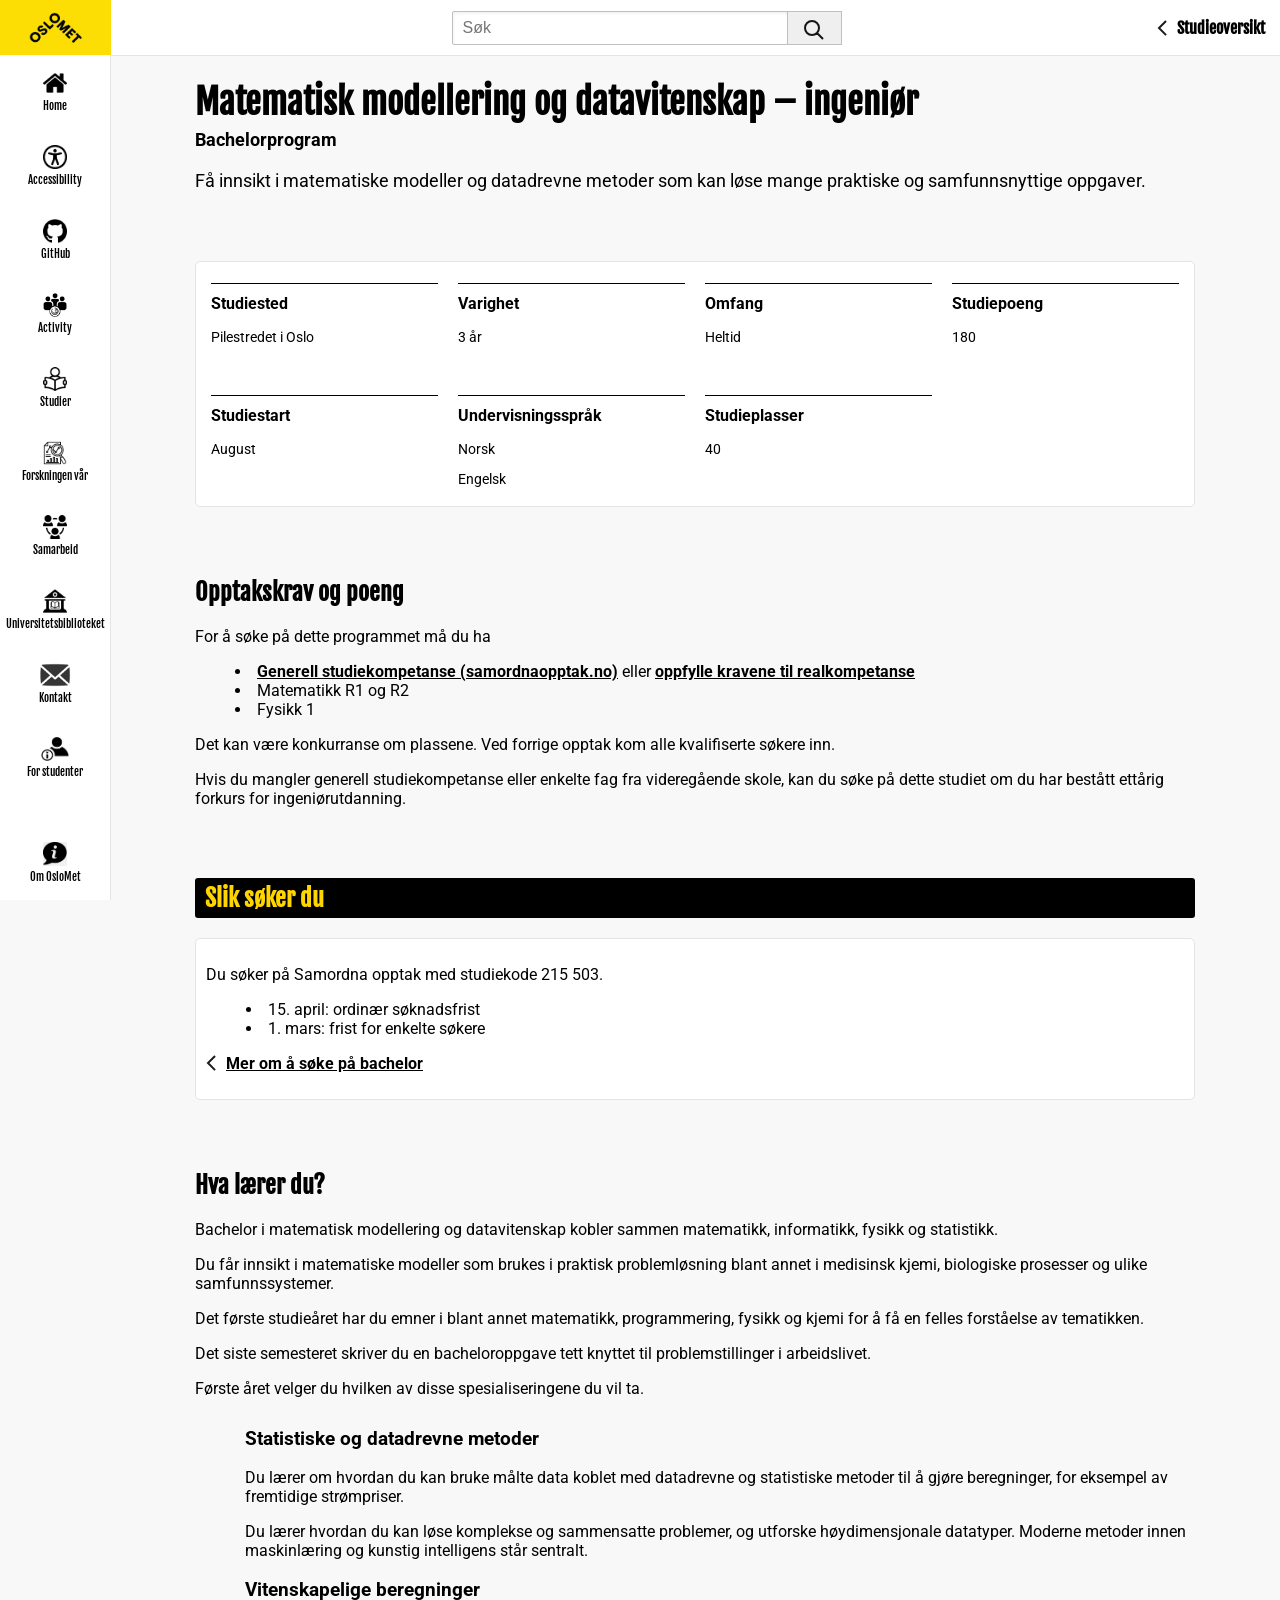
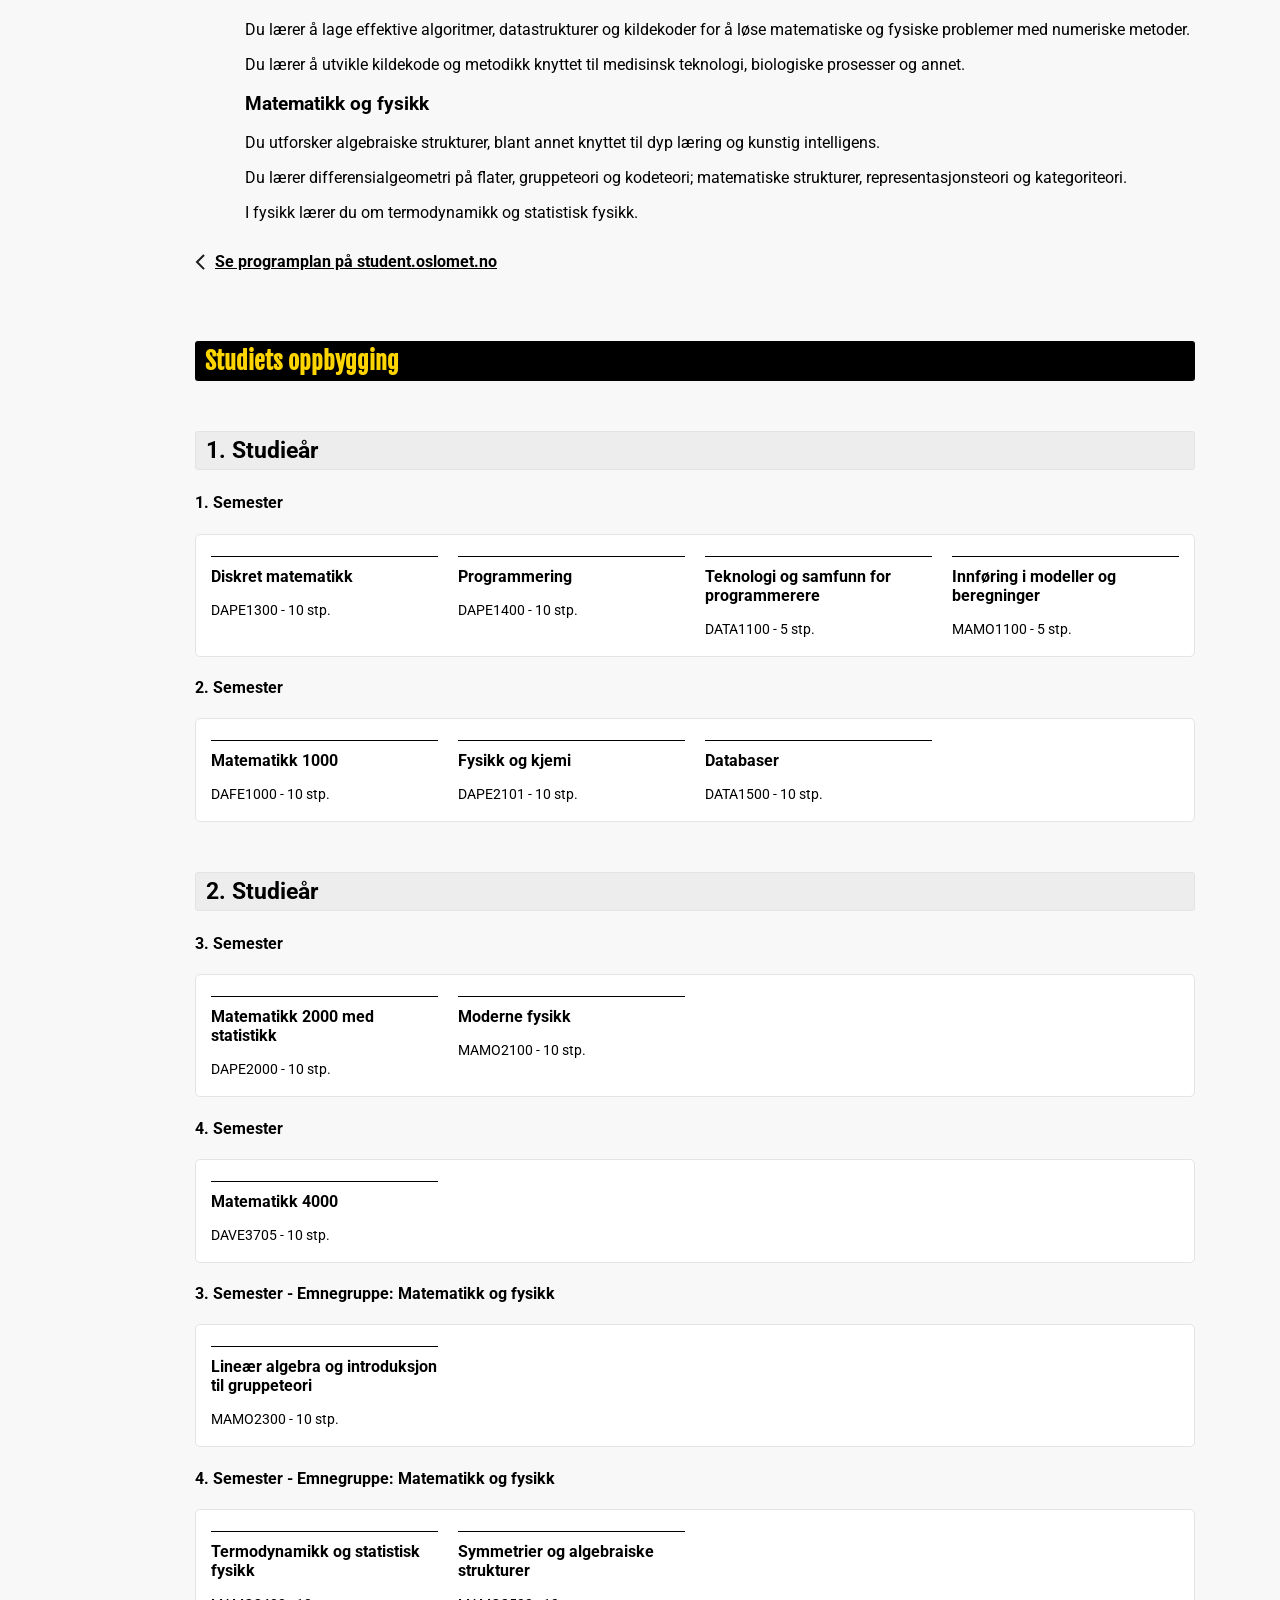
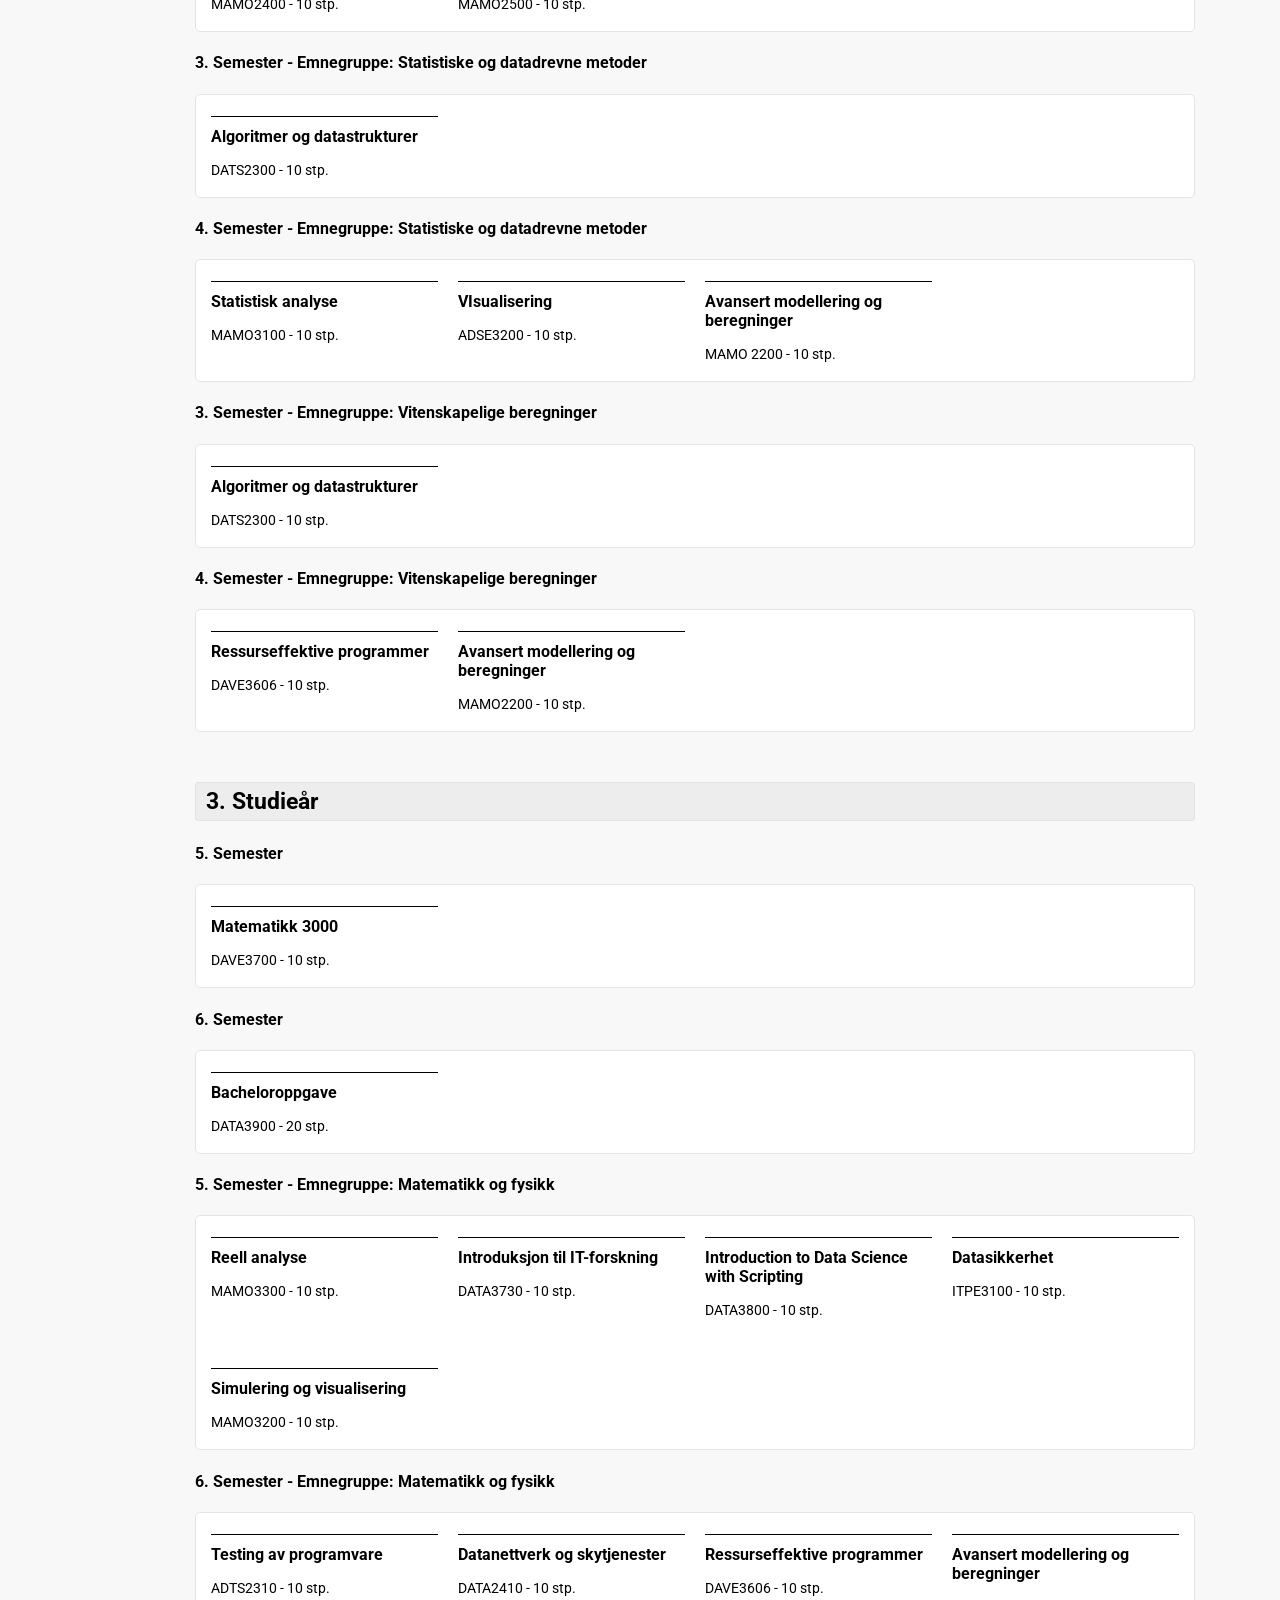
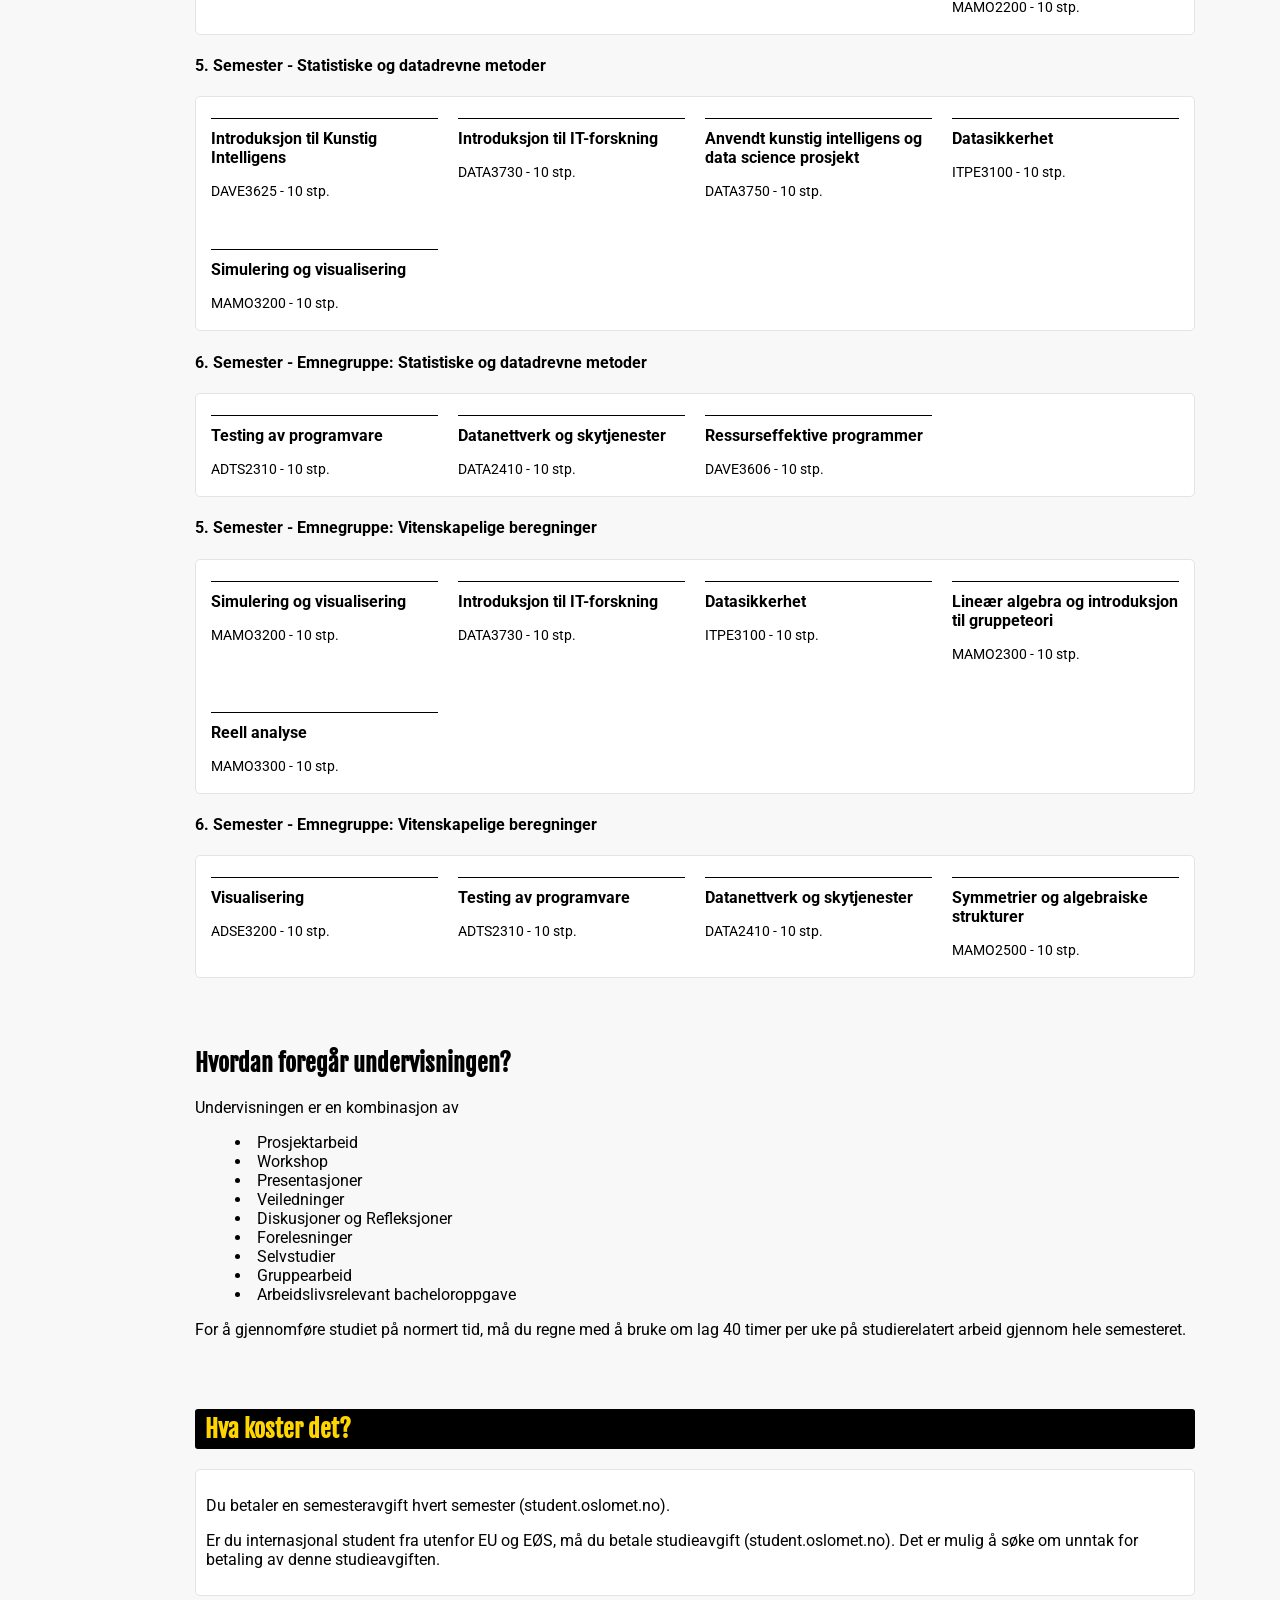
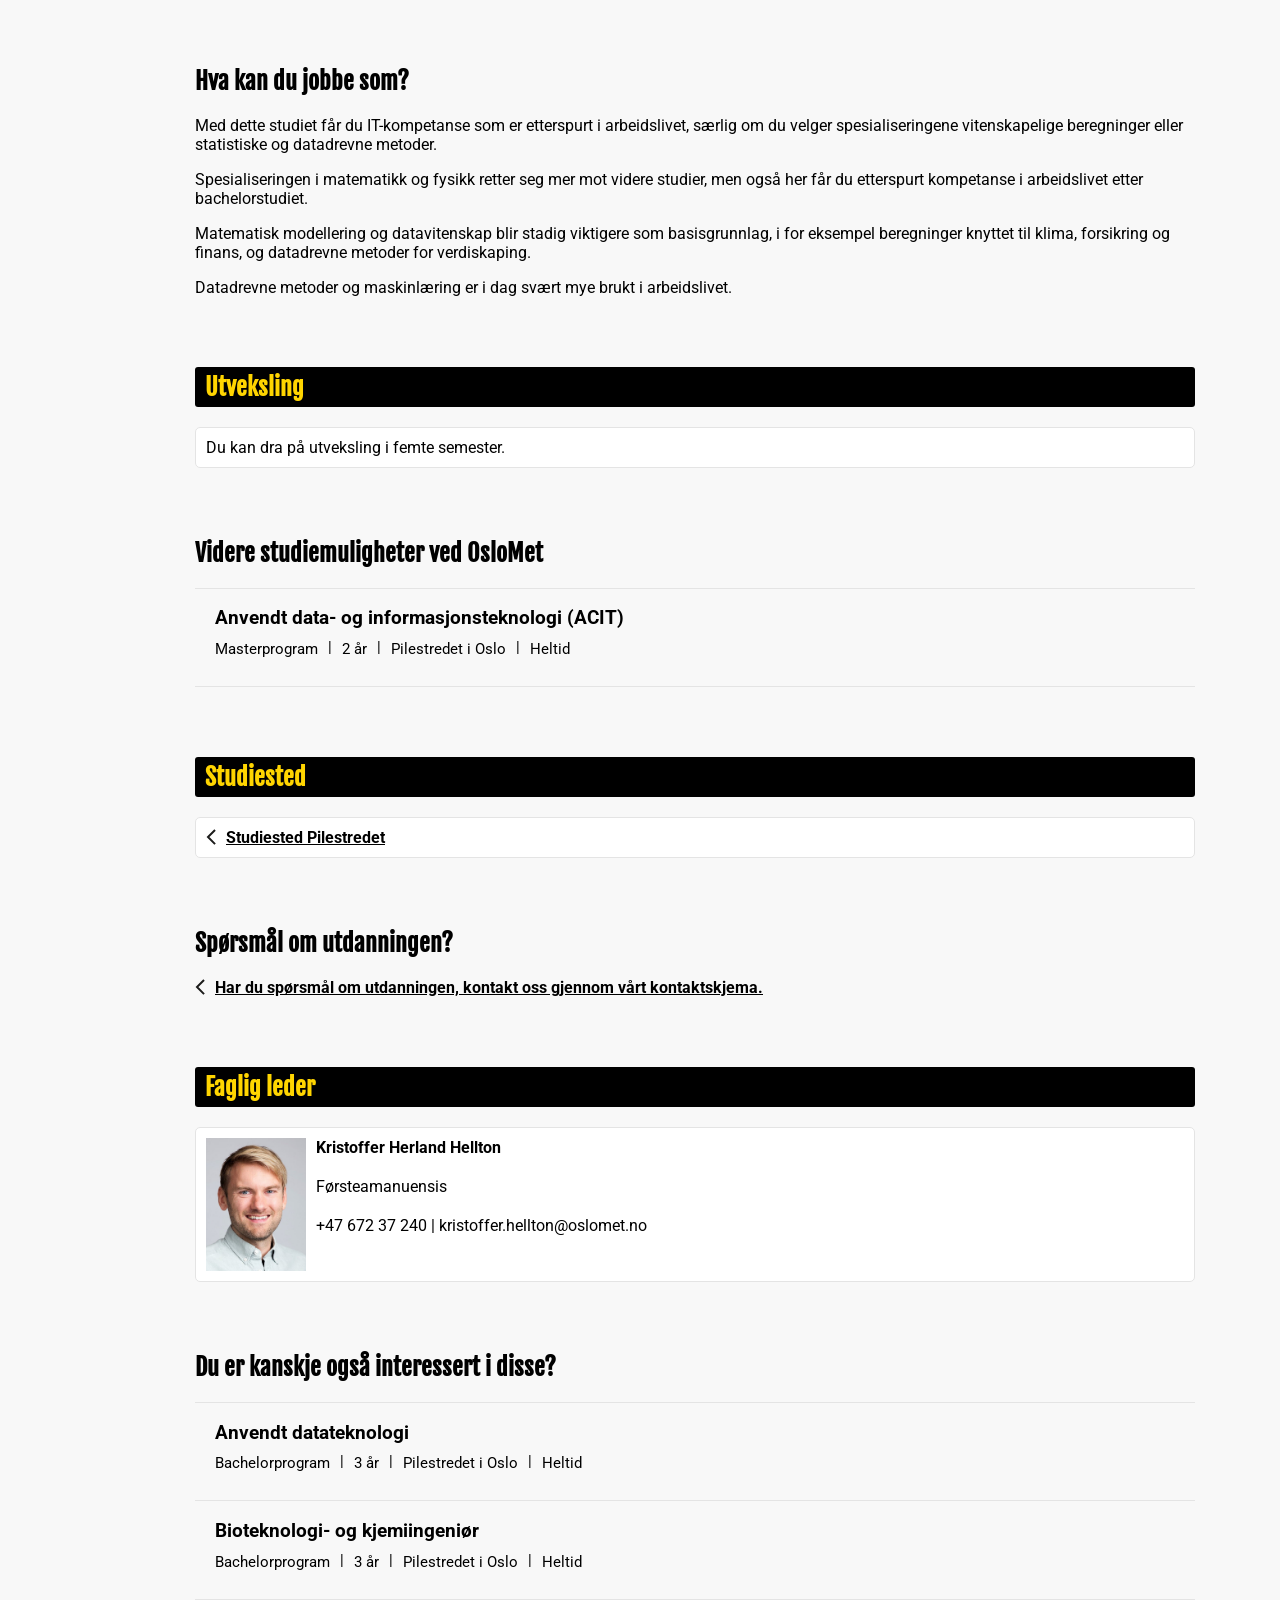
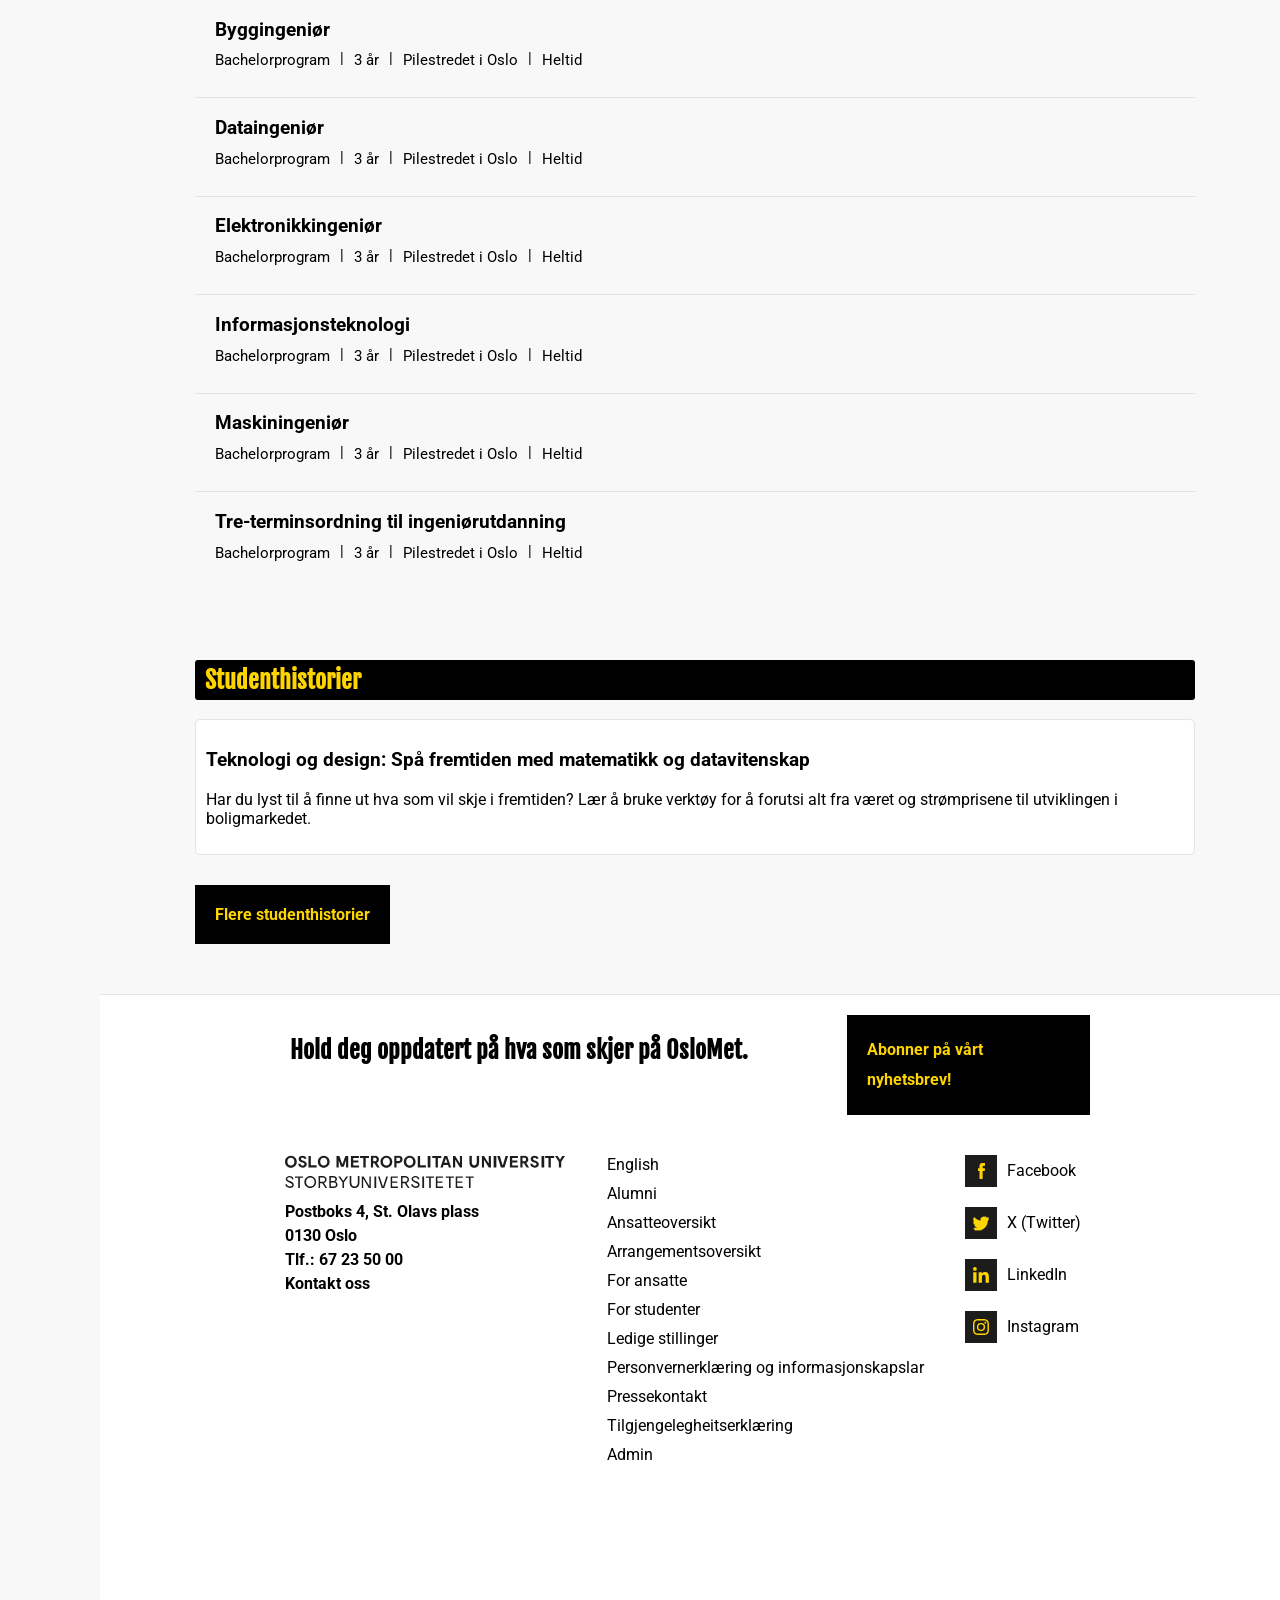
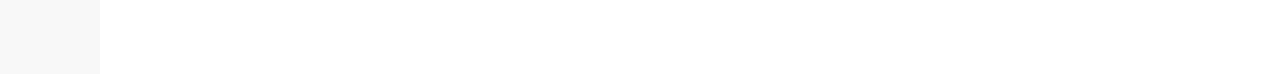
==== commit d0757dcd: "Minor change to sidebar menu" ====
--- a/index.html
+++ b/index.html
@@ -249,14 +249,14 @@
 
             .sidebar-menu {
                 position: fixed; 
-                top: 55px; 
-                bottom: 0; 
-                left: 0; 
-
-                z-index: 200; 
+                top: 55px;
+                bottom: 0;
+                left: 0;
+
+                z-index: 200;
 
                 background-color: #fff;
-                border-right: 1px solid rgb(228, 228, 228); 
+                border-right: 1px solid rgb(228, 228, 228);
                 width: 110px;
             }
             .sidebar-menu-link {
@@ -268,7 +268,7 @@
                 height: 74px;
 
                 font-family: "Fjalla One", Roboto, Moderat, Avenir, Helvetica, Arial, sans-serif;
-                font-size: 10px;
+                font-size: 11px;
                 text-decoration: none;
                 color: #000;
             }
@@ -284,6 +284,9 @@
                 bottom: 0;
                 left: 0;
                 width: 110px;
+            }
+            .toggle-hide {
+                visibility: visible;
             }
 
             .main-section {
@@ -489,6 +492,19 @@
                 .footer-top-inner,
                 .footer-bottom-inner {
                     flex-direction: column;
+                }
+            }
+
+            @media (max-height: 850px) {
+                .toggle-hide {
+                    visibility: hidden;
+                }
+
+                .sidebar-menu-link {
+                    height: 40px;
+                }
+                .sidebar-menu-link img {
+                    height: 0;
                 }
             }
         </style>
@@ -518,49 +534,49 @@
         <section>
             <nav class="sidebar-menu">
                 <a class="sidebar-menu-link" href="index.html">
-                    <img src="icons/home-icon.png" alt="Home">
+                    <img class="toggle-hide" src="icons/home-icon.png" alt="Home">
                     <div>Home</div>
                 </a>
                 <a class="sidebar-menu-link" href="accessibility.html">
-                    <img src="icons/accessibility-icon.png" alt="Accessibility">
+                    <img class="toggle-hide" src="icons/accessibility-icon.png" alt="Accessibility">
                     <div>Accessibility</div>
                 </a>
                 <a class="sidebar-menu-link" href="git.html">
-                    <img src="icons/github-icon.png" alt="GitHub">
+                    <img class="toggle-hide" src="icons/github-icon.png" alt="GitHub">
                     <div>GitHub</div>
                 </a>
                 <a class="sidebar-menu-link" href="activity.html">
-                    <img src="icons/activity-icon.png" alt="Activit">
+                    <img class="toggle-hide" src="icons/activity-icon.png" alt="Activit">
                     <div>Activity</div>
                 </a>
 
                 <a class="sidebar-menu-link" href="https://www.oslomet.no/studier">
-                    <img src="icons/study-icon.png" alt="Studier">
+                    <img class="toggle-hide" src="icons/study-icon.png" alt="Studier">
                     <div>Studier</div>
                 </a>
                 <a class="sidebar-menu-link" href="https://www.oslomet.no/forskning">
-                    <img src="icons/research-icon.png" alt="Forskningen vår">
+                    <img class="toggle-hide" src="icons/research-icon.png" alt="Forskningen vår">
                     <div>Forskningen vår</div>
                 </a>
                 <a class="sidebar-menu-link" href="https://www.oslomet.no/om/samarbeid">
-                    <img src="icons/teamwork-icon.png" alt="Samarbeid">
+                    <img class="toggle-hide" src="icons/teamwork-icon.png" alt="Samarbeid">
                     <div>Samarbeid</div>
                 </a>
                 <a class="sidebar-menu-link" href="https://www.oslomet.no/ub">
-                    <img src="icons/library-icon.png" alt="Universitetsbiblioteket">
+                    <img class="toggle-hide" src="icons/library-icon.png" alt="Universitetsbiblioteket">
                     <div>Universitetsbiblioteket</div>
                 </a>
                 <a class="sidebar-menu-link" href="https://www.oslomet.no/om/kontakt">
-                    <img src="icons/contact.png" alt="Kontakt oss">
+                    <img class="toggle-hide" src="icons/contact.png" alt="Kontakt oss">
                     <div>Kontakt</div>
                 </a>
                 <a class="sidebar-menu-link" href="https://www.oslomet.no/om/for-studenter">
-                    <img src="icons/students-icon.png" alt="For studenter">
+                    <img class="toggle-hide" src="icons/students-icon.png" alt="For studenter">
                     <div>For studenter</div>
                 </a>
 
                 <a class="sidebar-menu-link sidebar-menu-bottom-link" href="https://www.oslomet.no/om">
-                    <img src="icons/about-icon.png" alt="Om OsloMet">
+                    <img class="toggle-hide" src="icons/about-icon.png" alt="Om OsloMet">
                     <div>Om OsloMet</div>
                 </a>
             </nav>
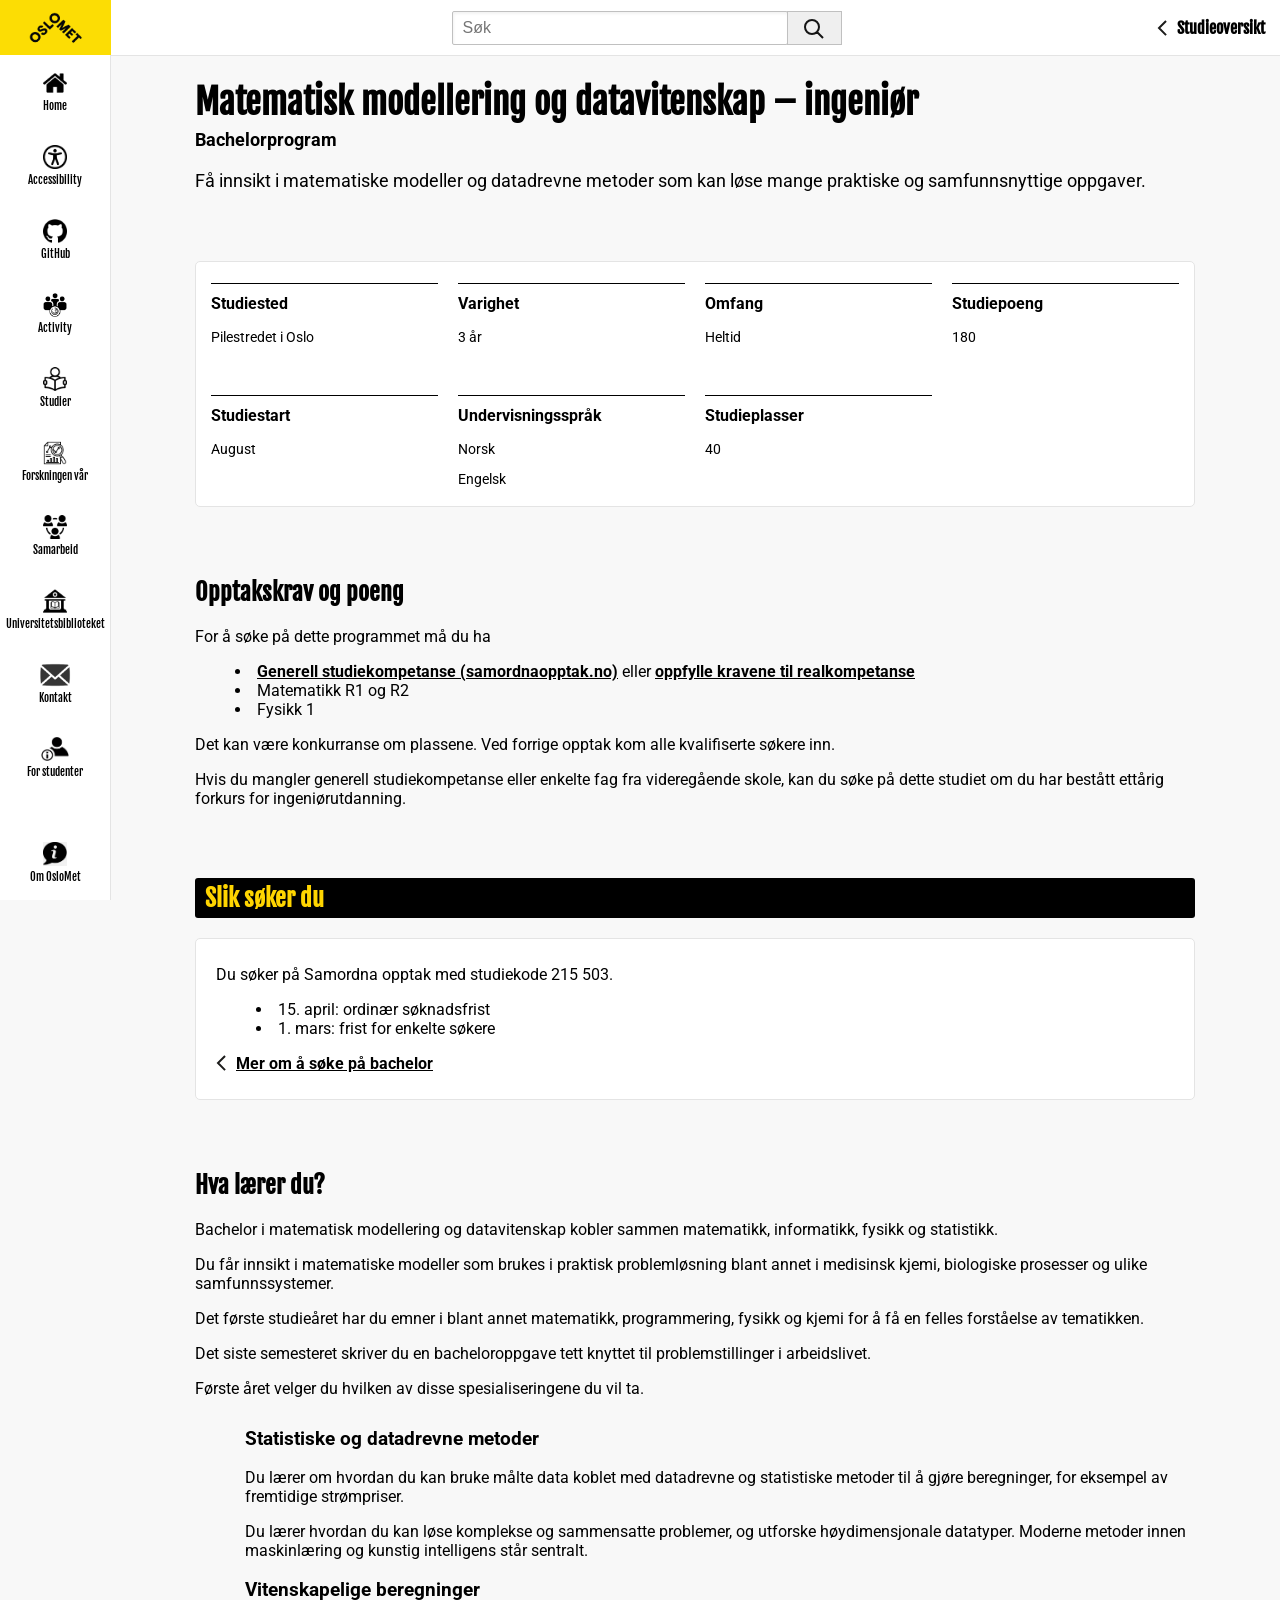
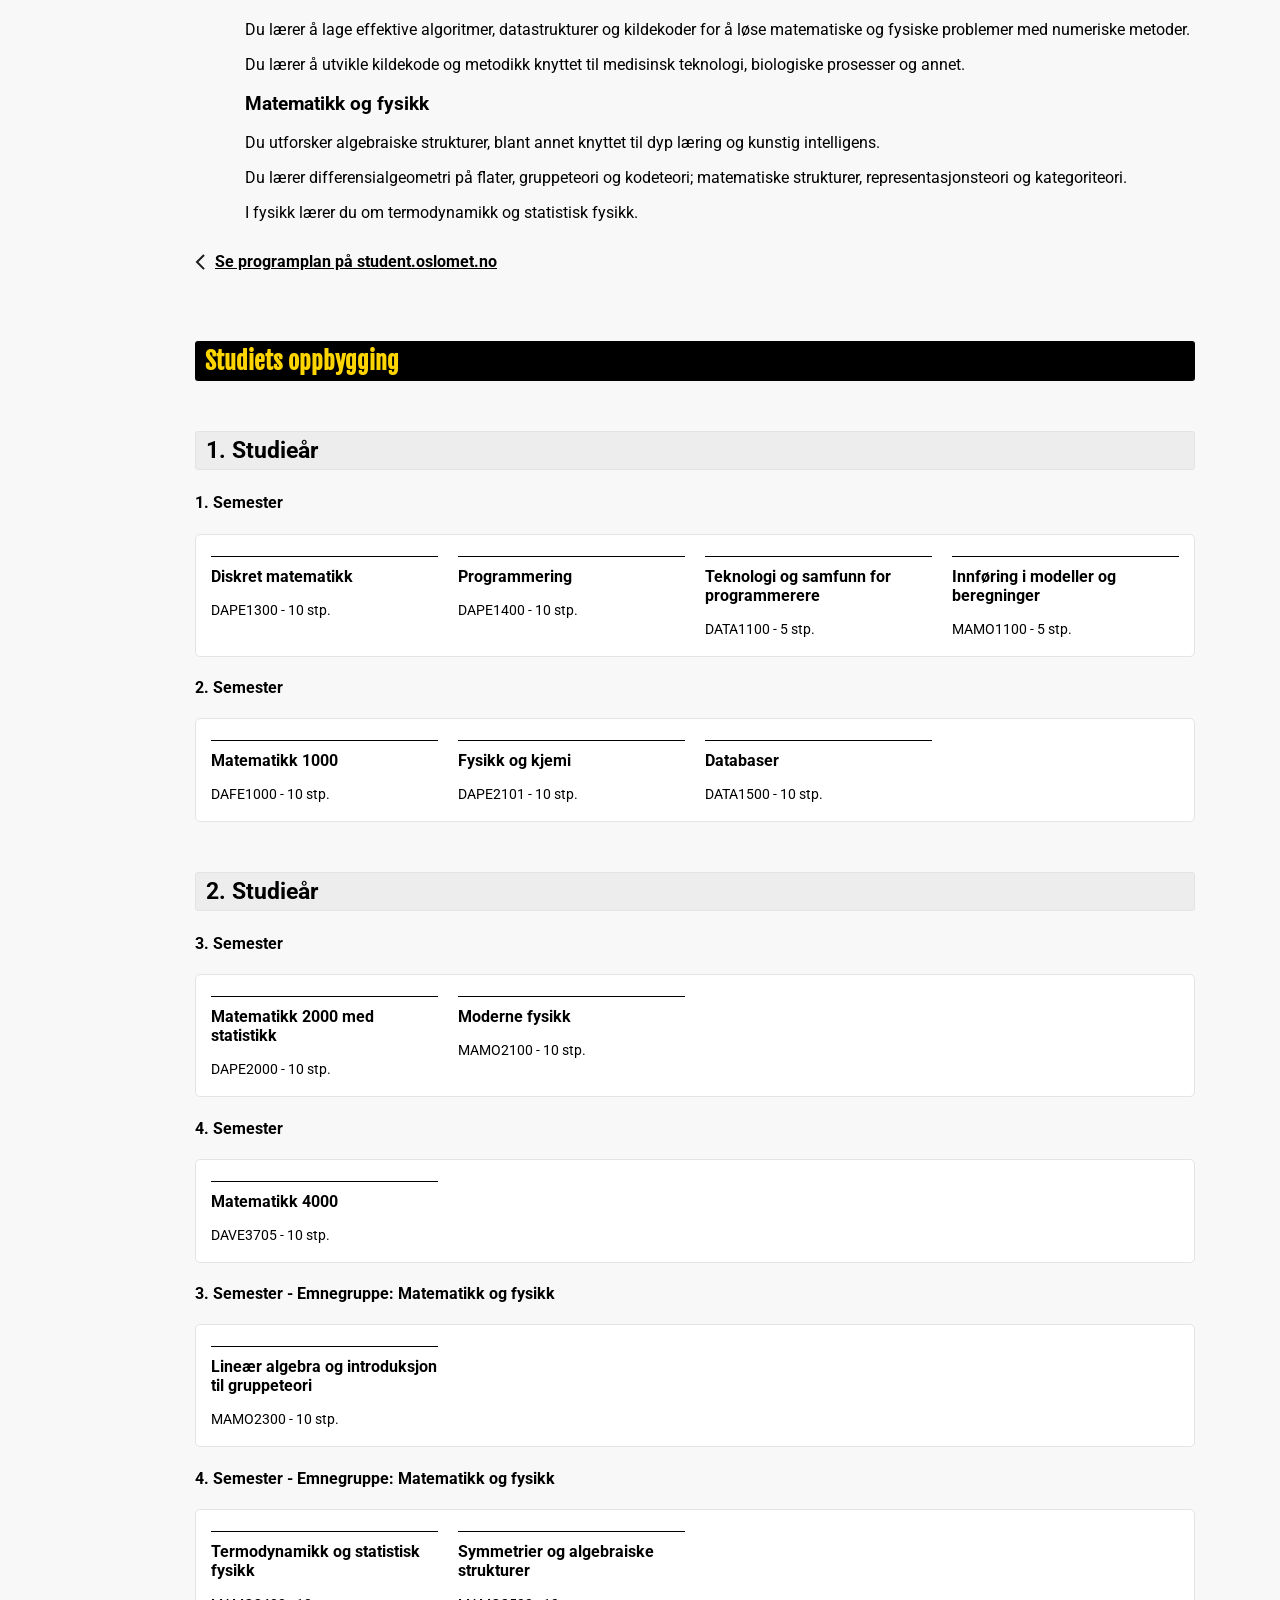
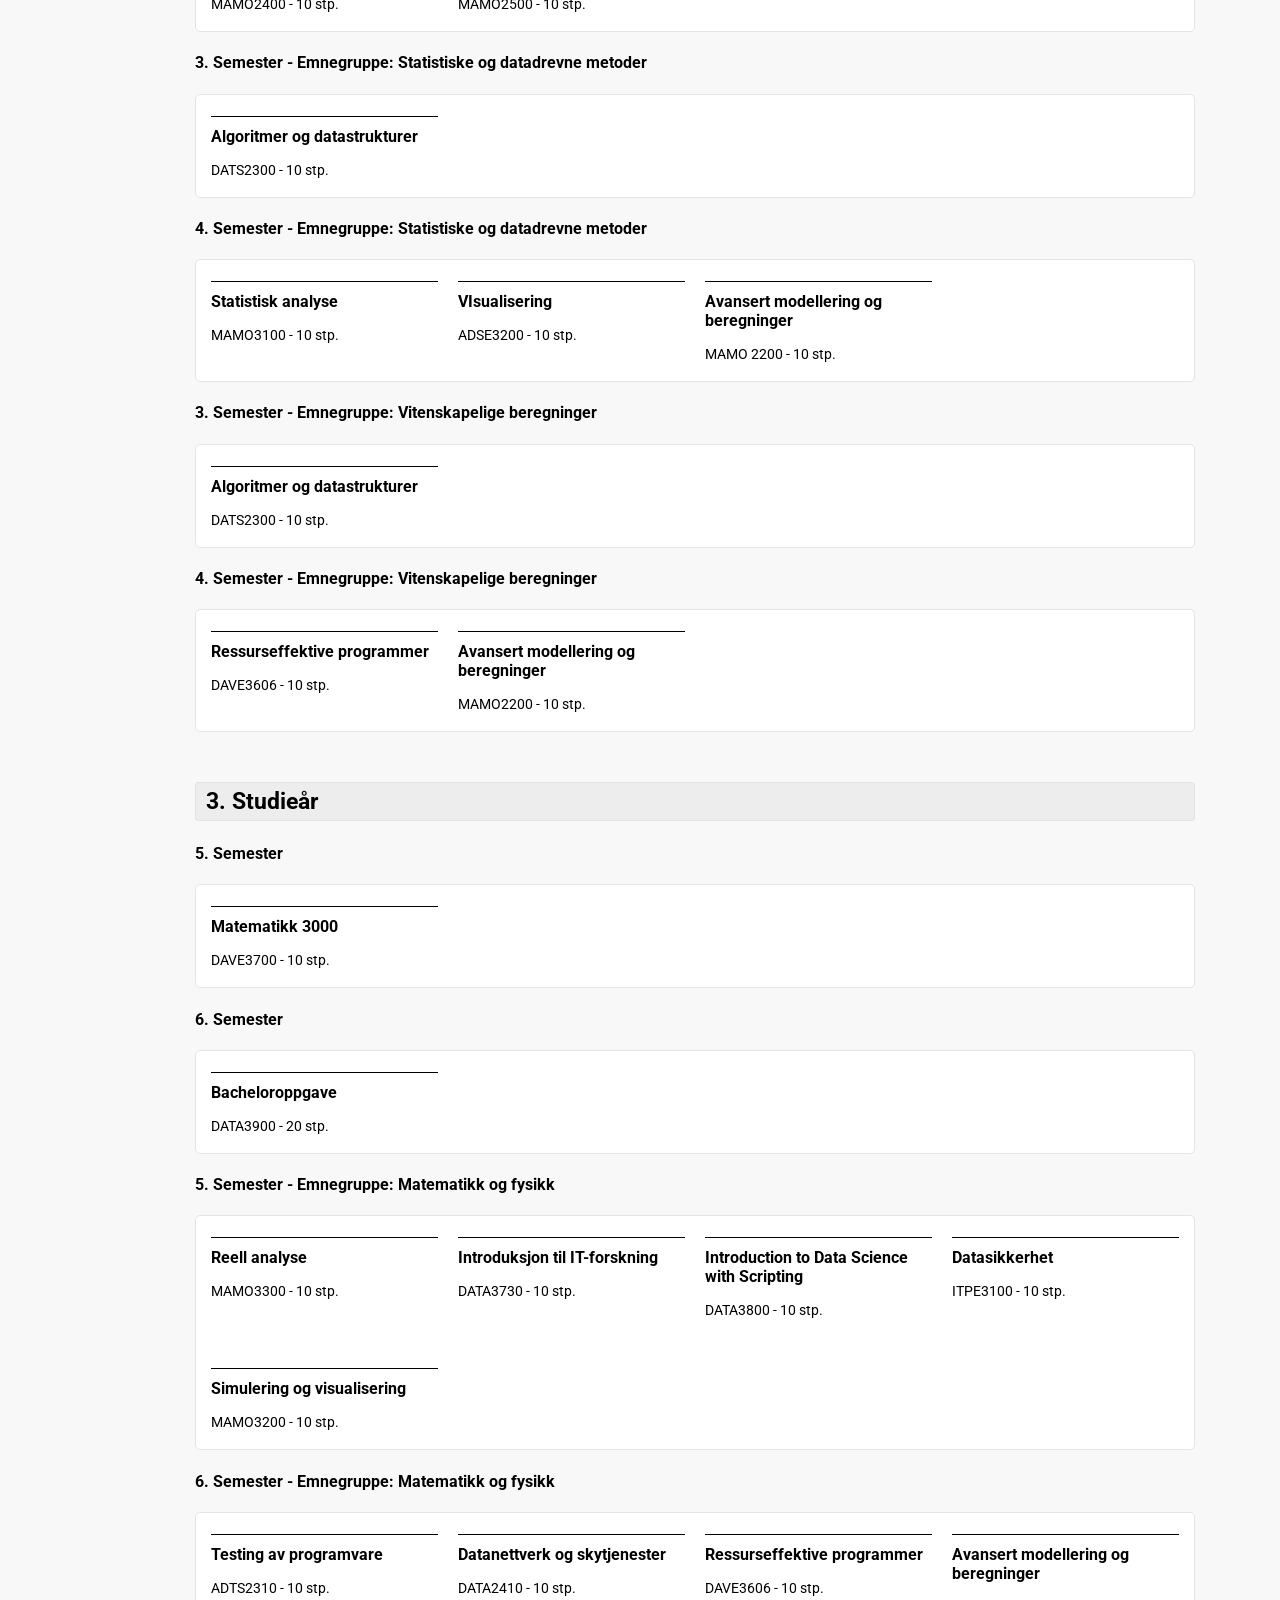
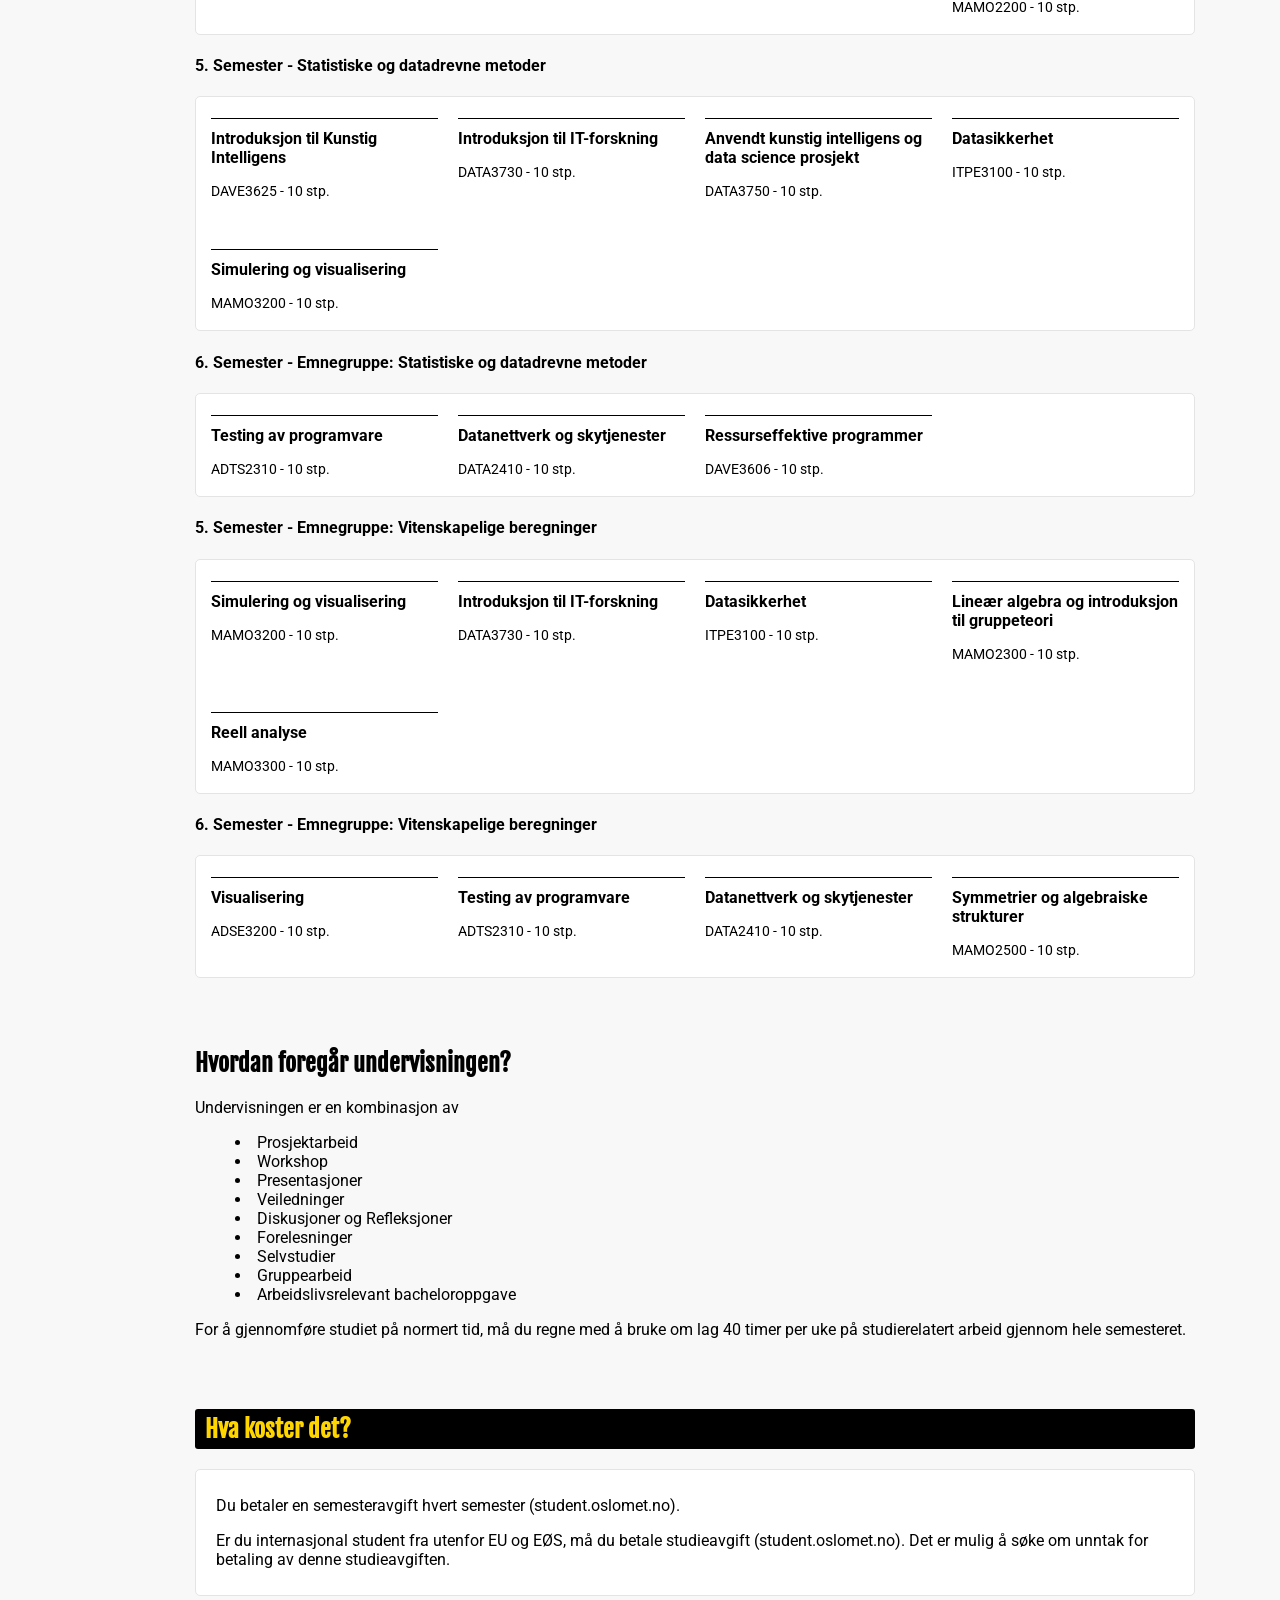
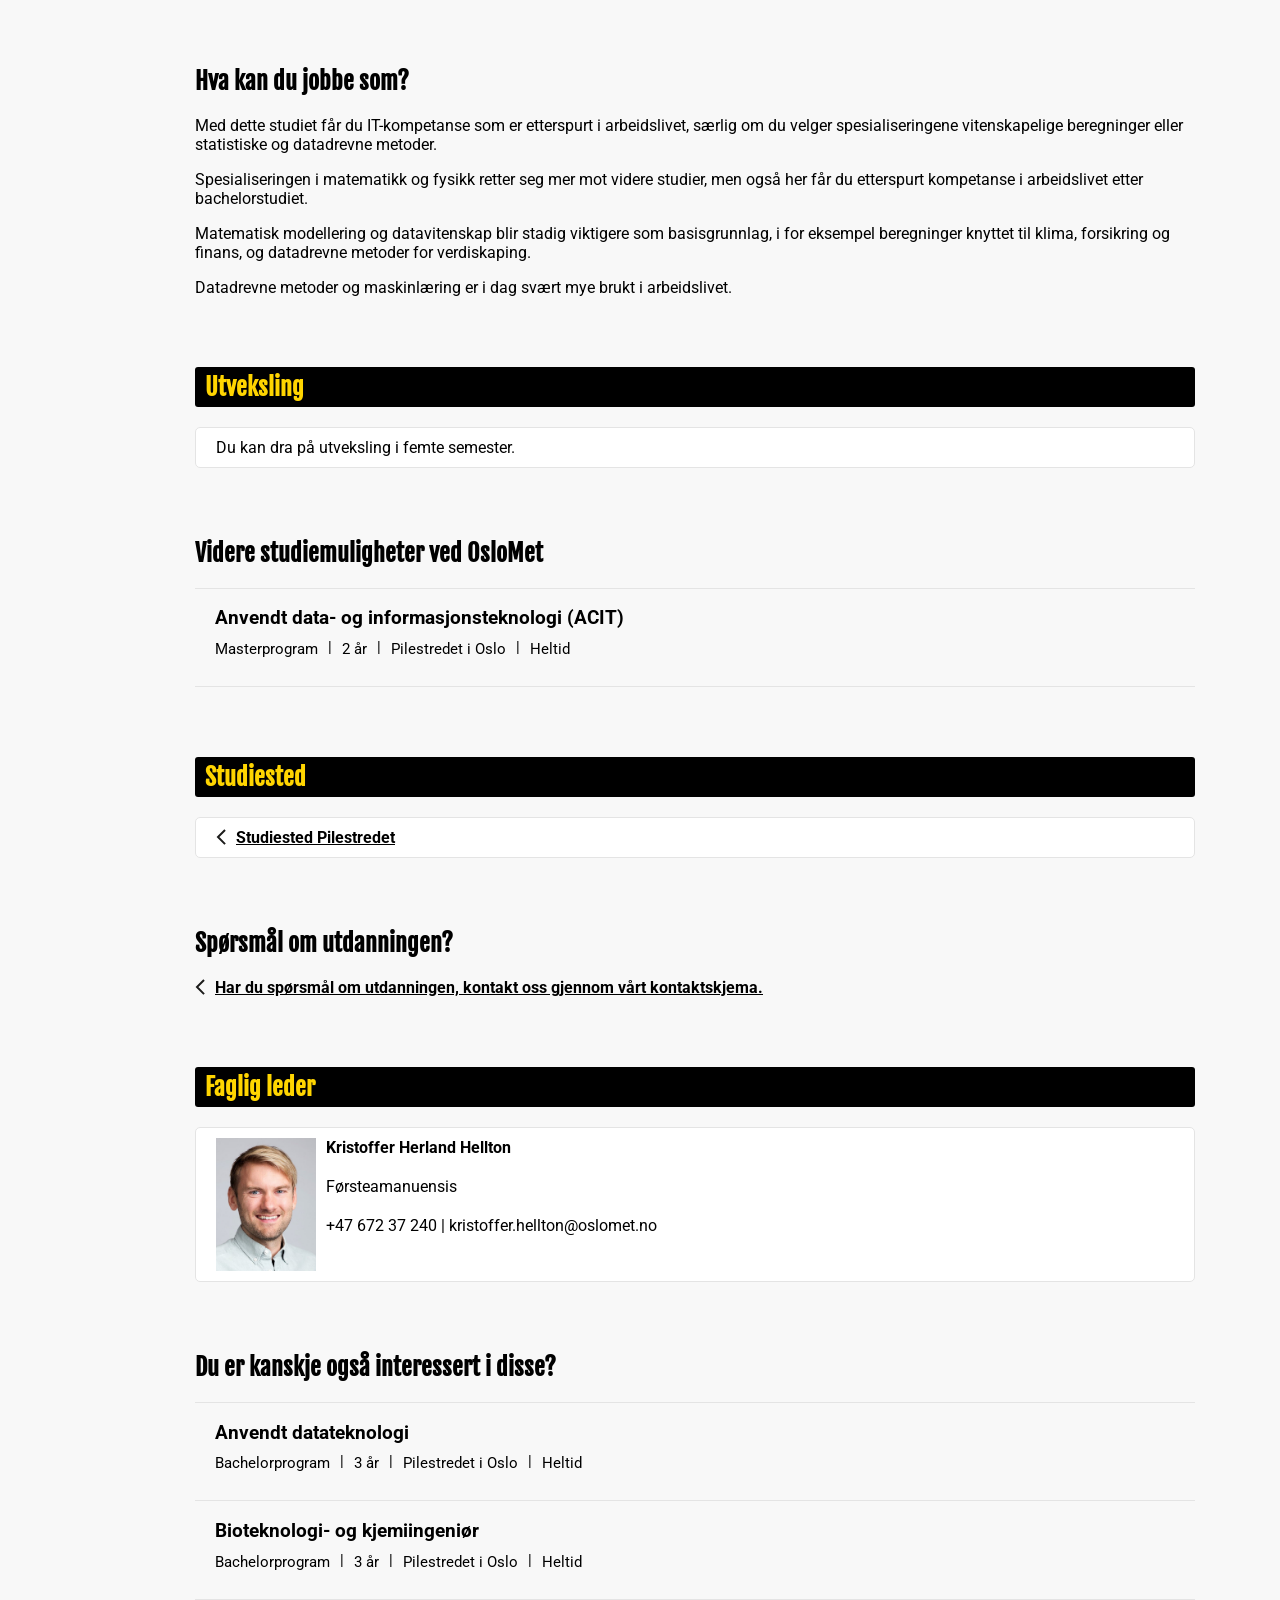
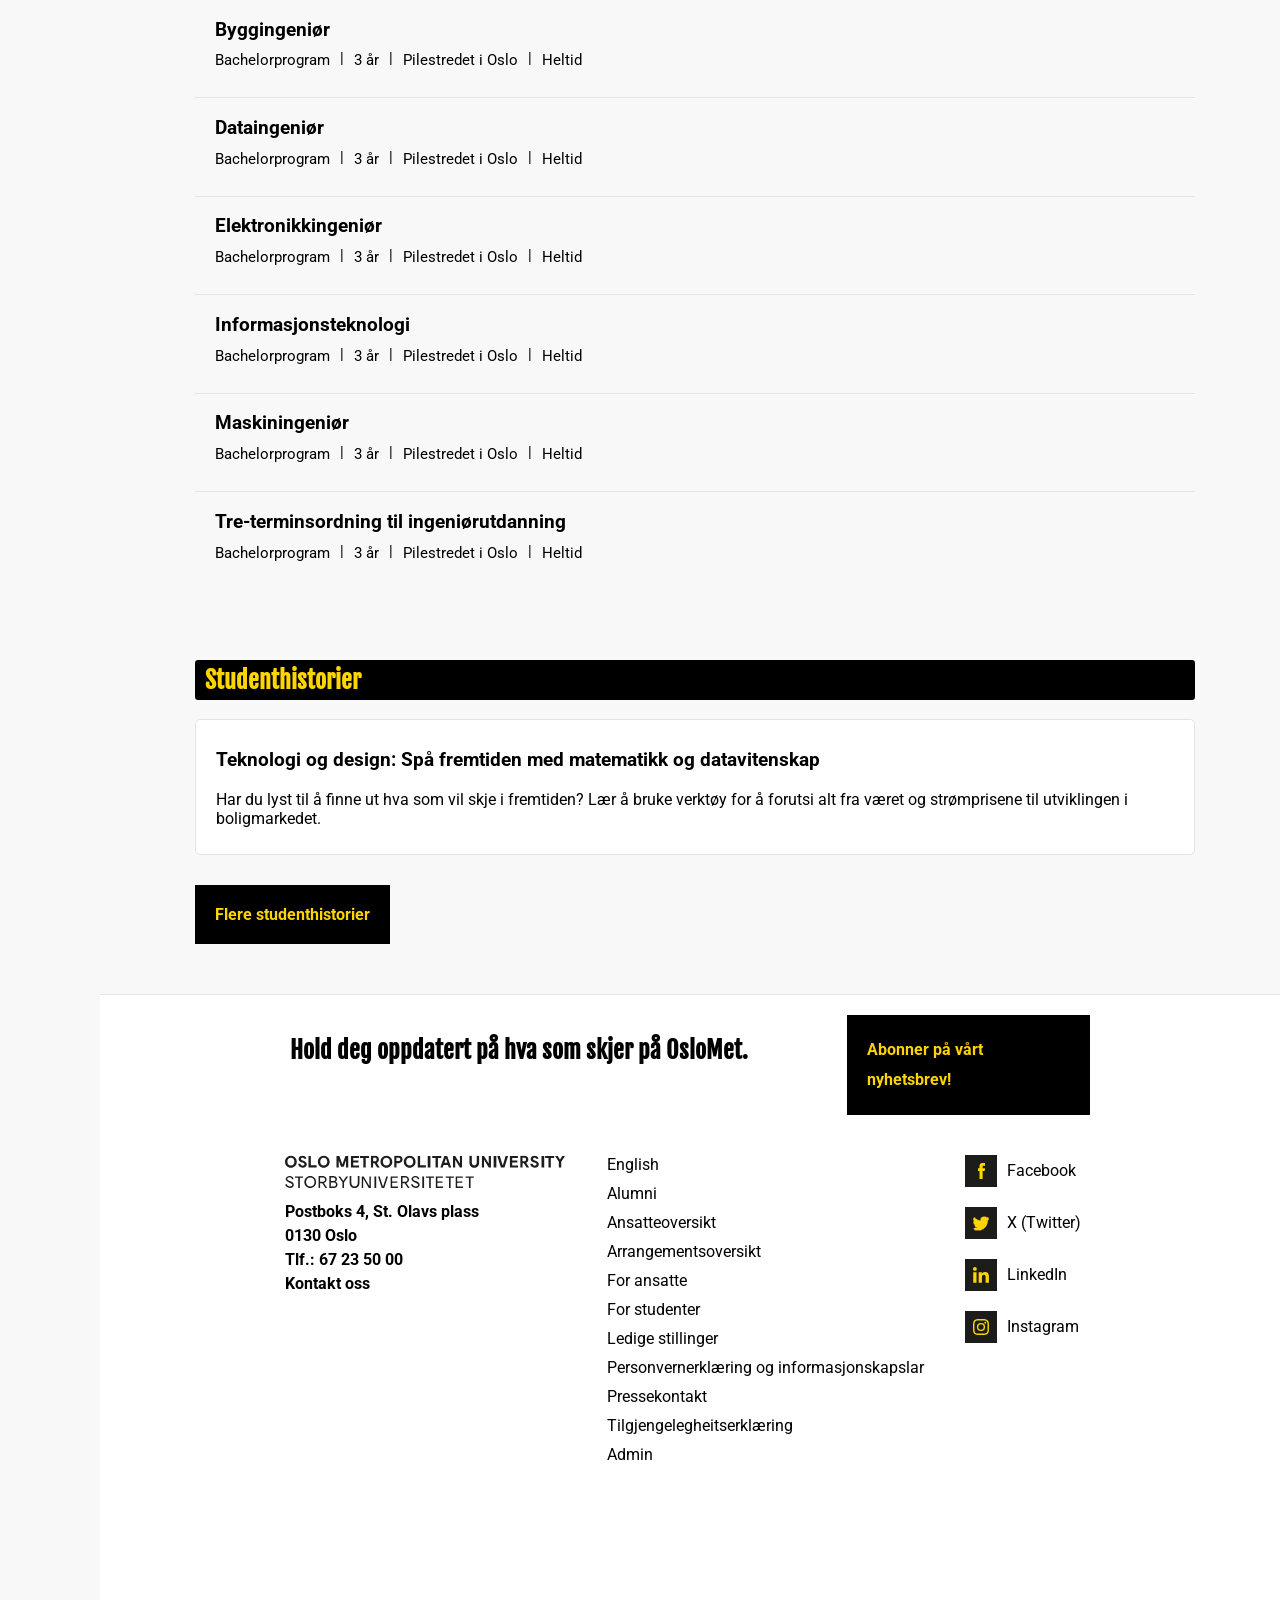
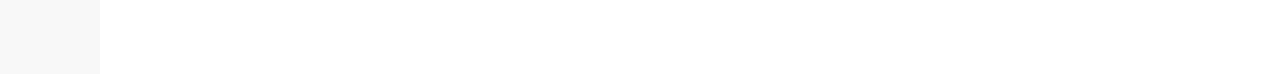
==== commit 92d05aee: "Minor style fixes to index.html" ====
--- a/index.html
+++ b/index.html
@@ -137,7 +137,7 @@
             }
             .search-icon {
                 height: 20px;
-                margin-top: 4px;
+                margin-top: 2px;
             }
 
             .header-right-section {
@@ -359,7 +359,7 @@
 
             .paragraph-content {
                 background-color: #fff;
-                padding: 10px;
+                padding: 10px 20px;
                 border: 1px solid rgb(228, 228, 228);
                 border-radius: 5px;
             }
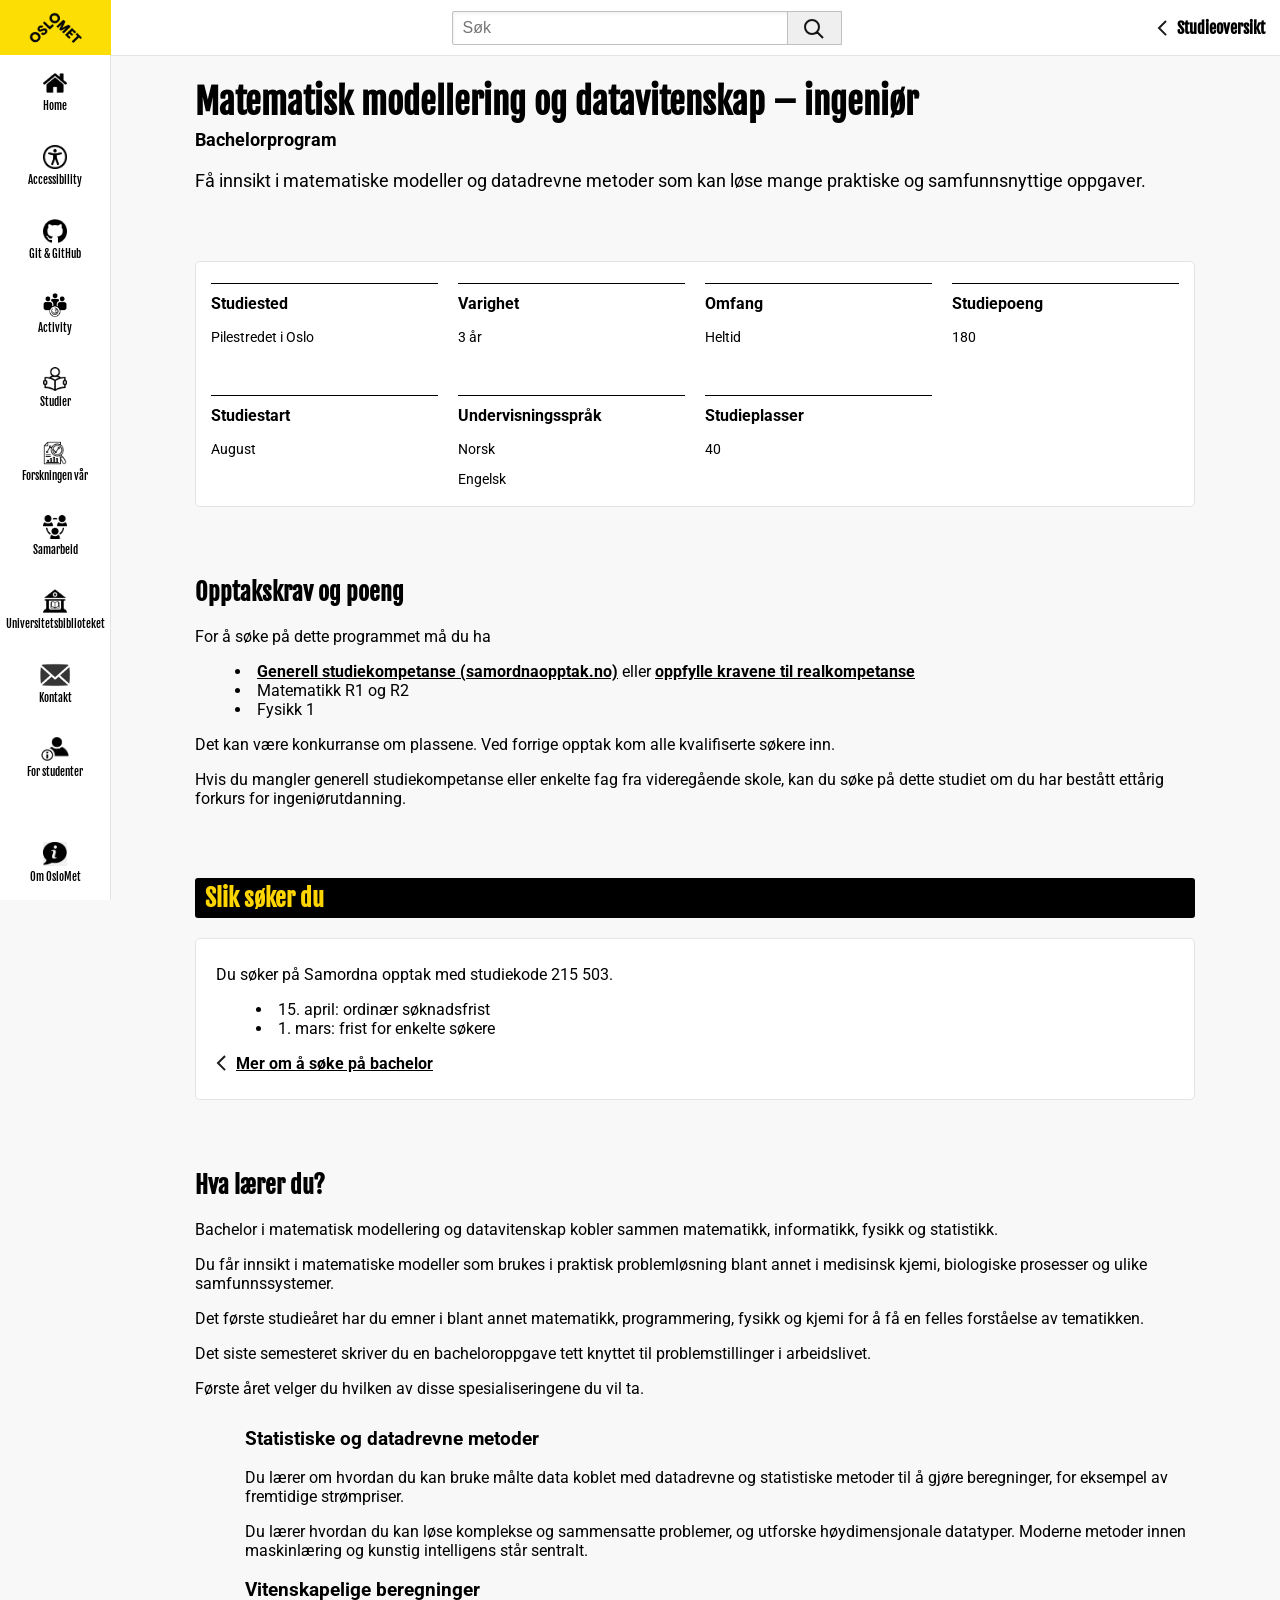
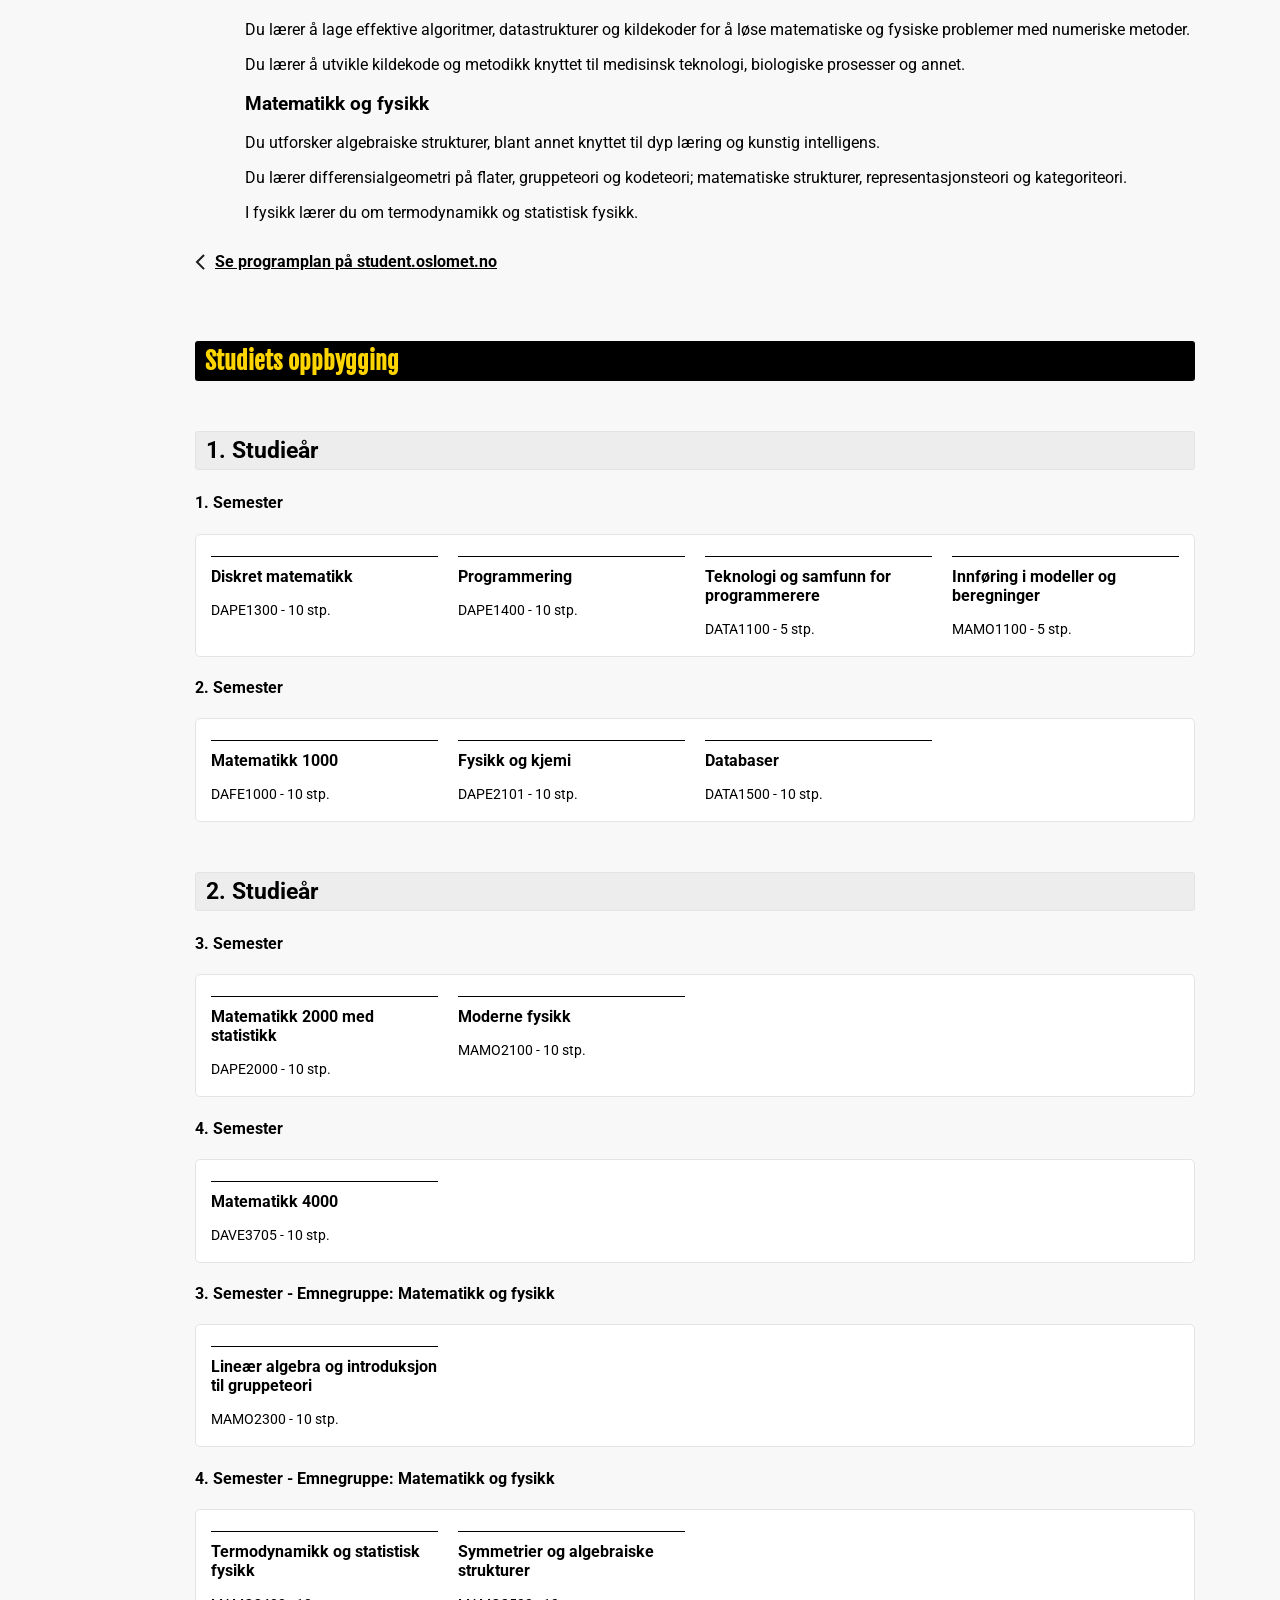
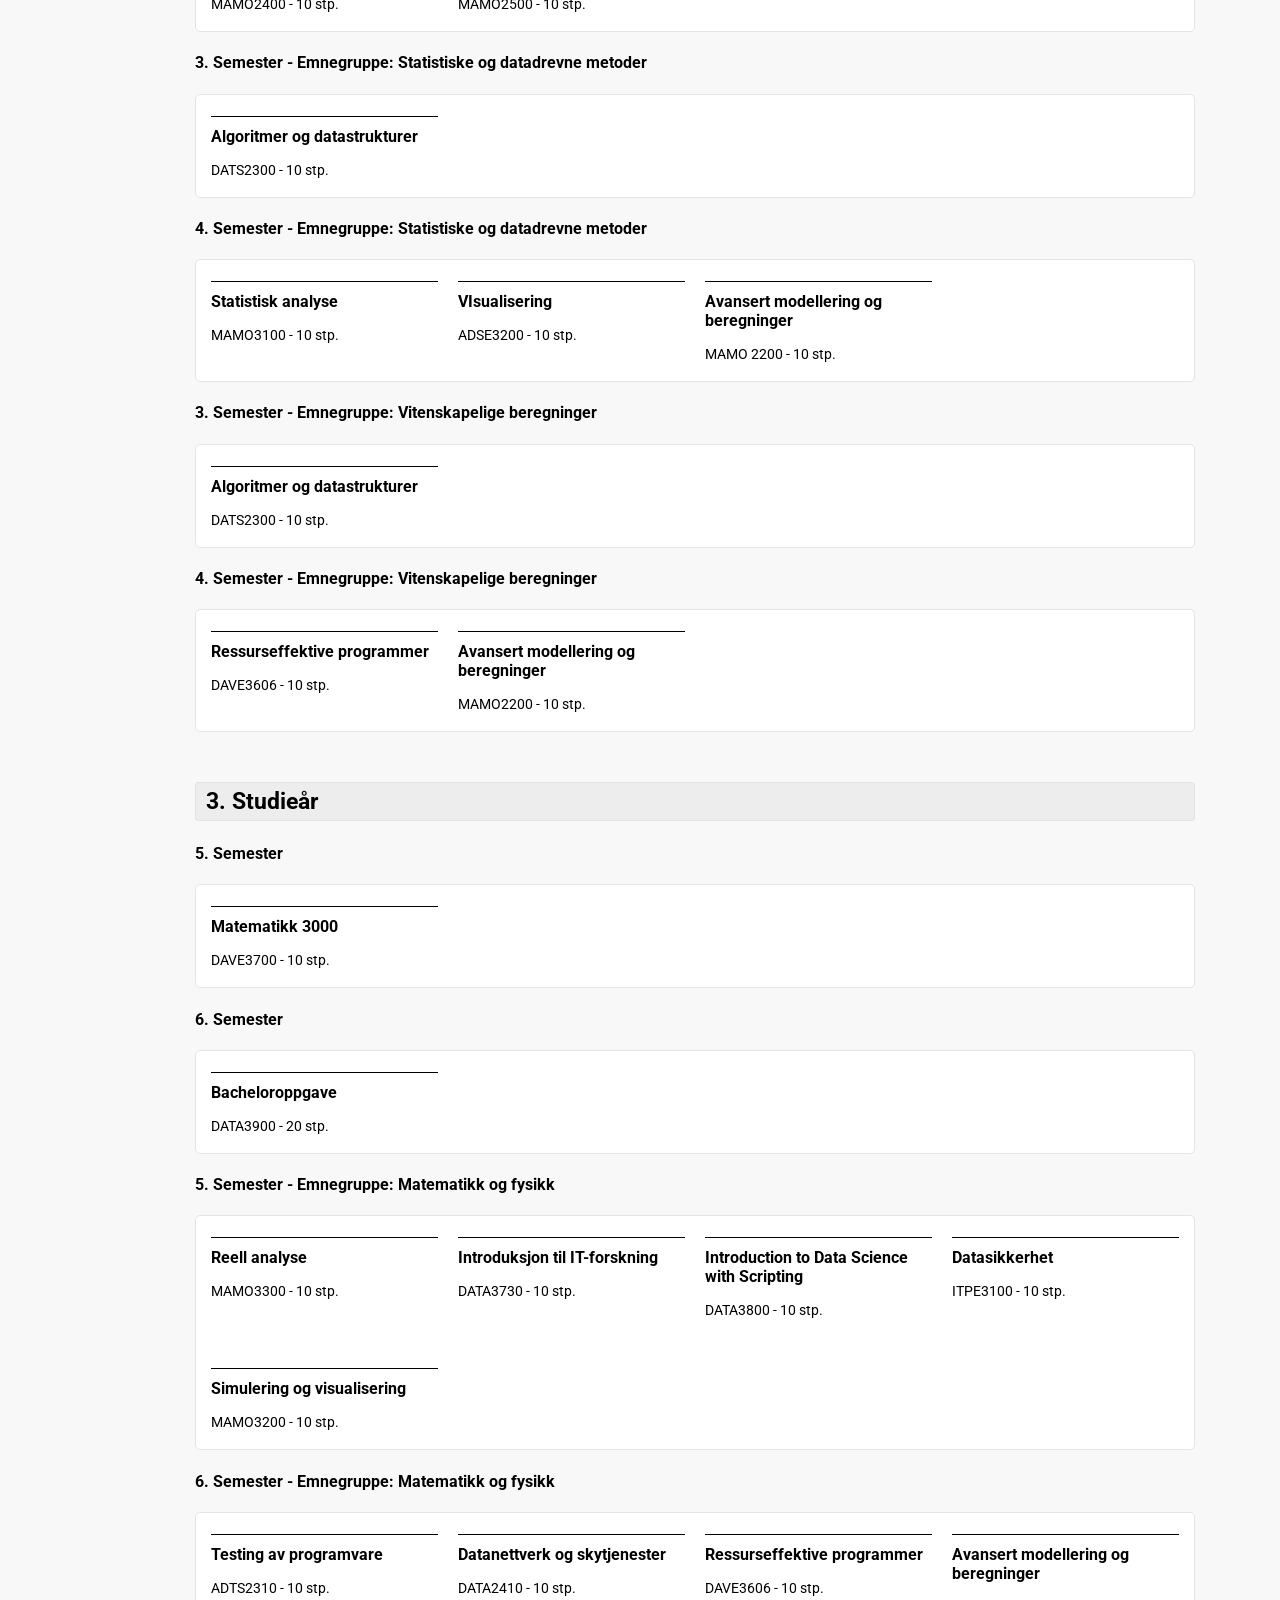
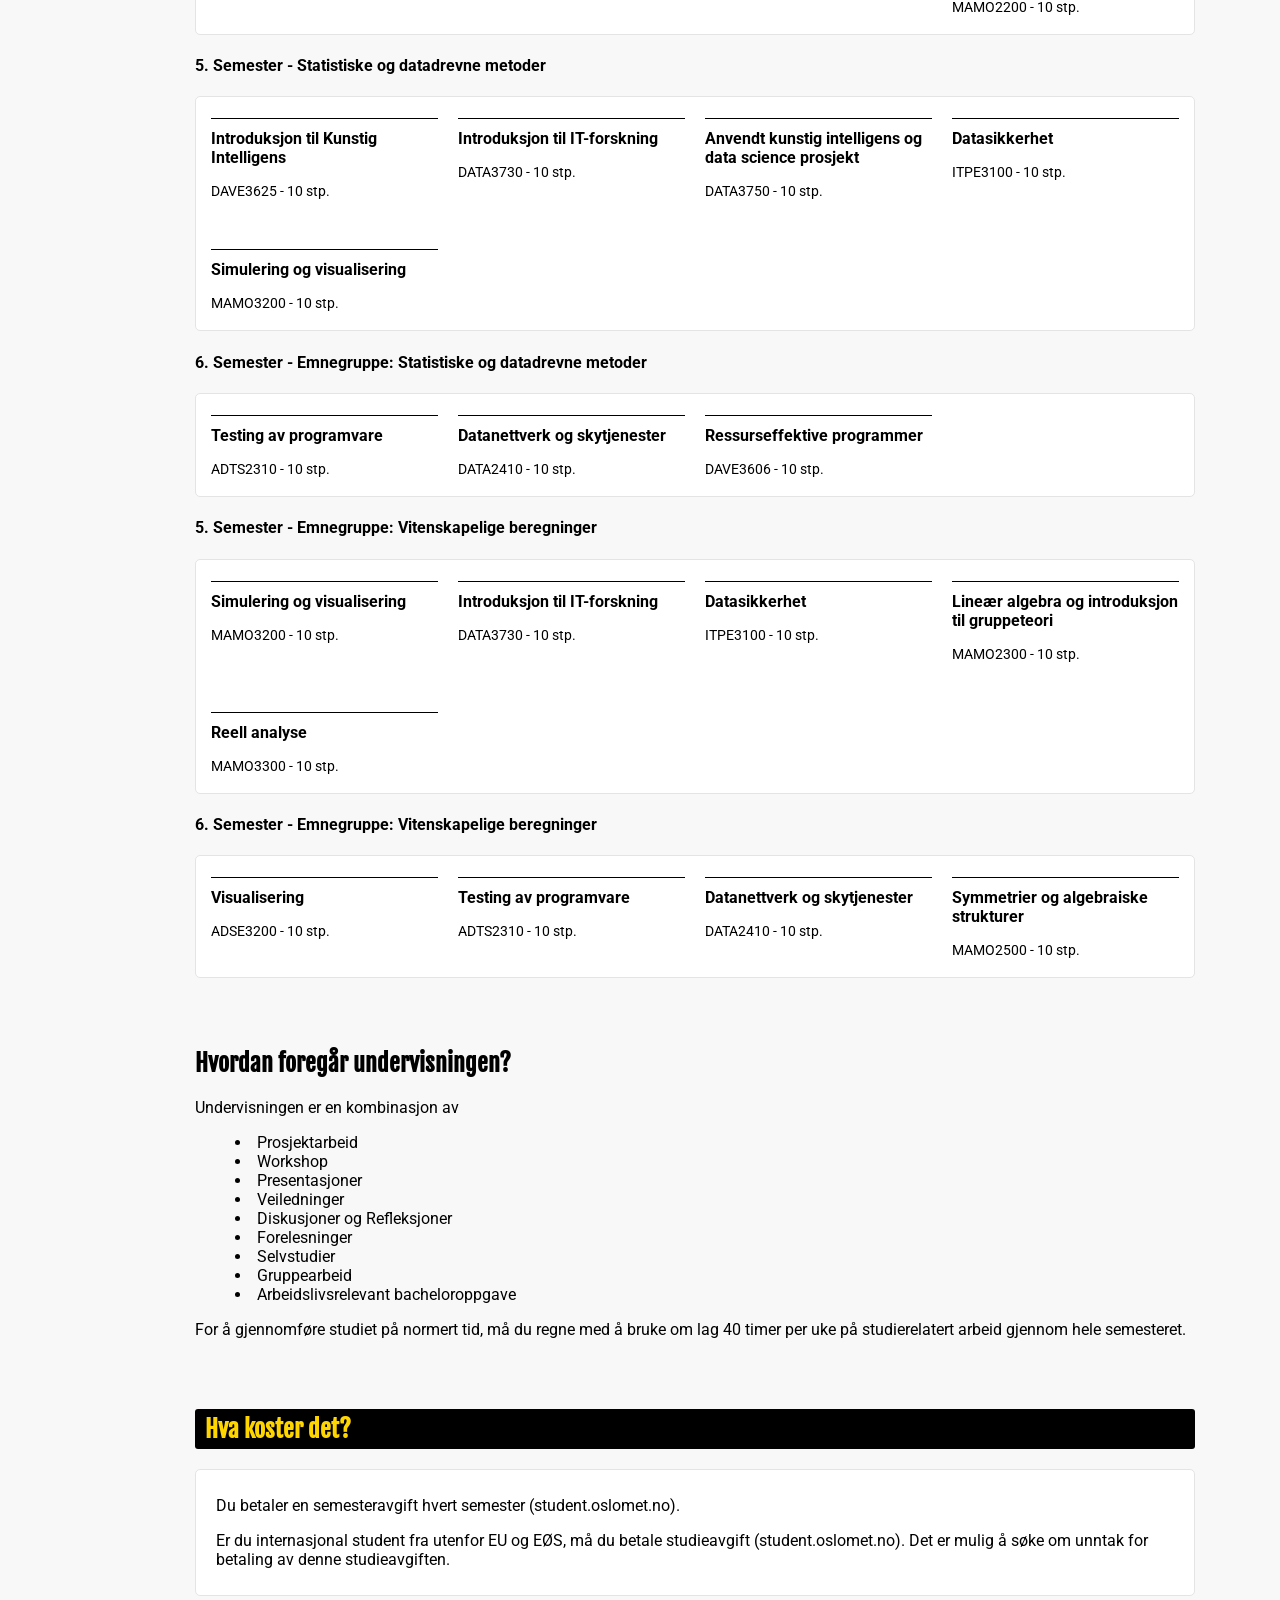
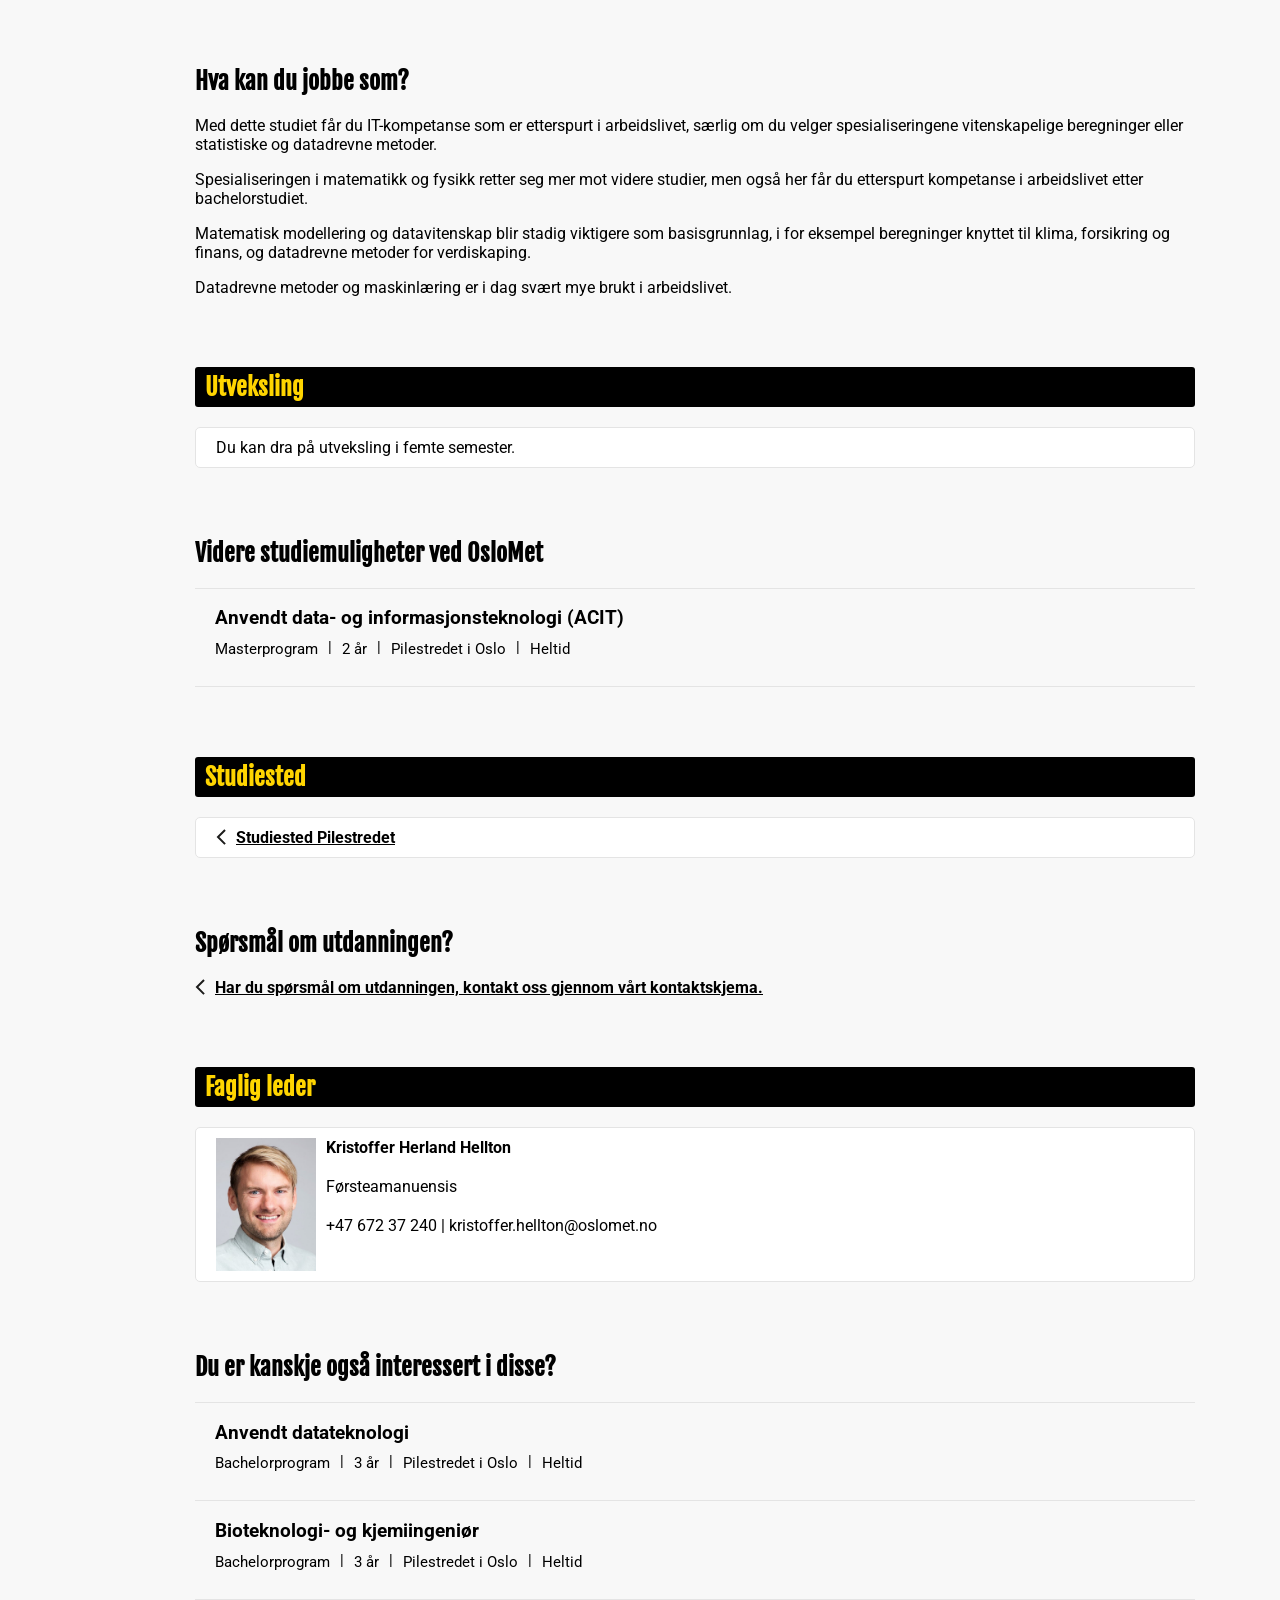
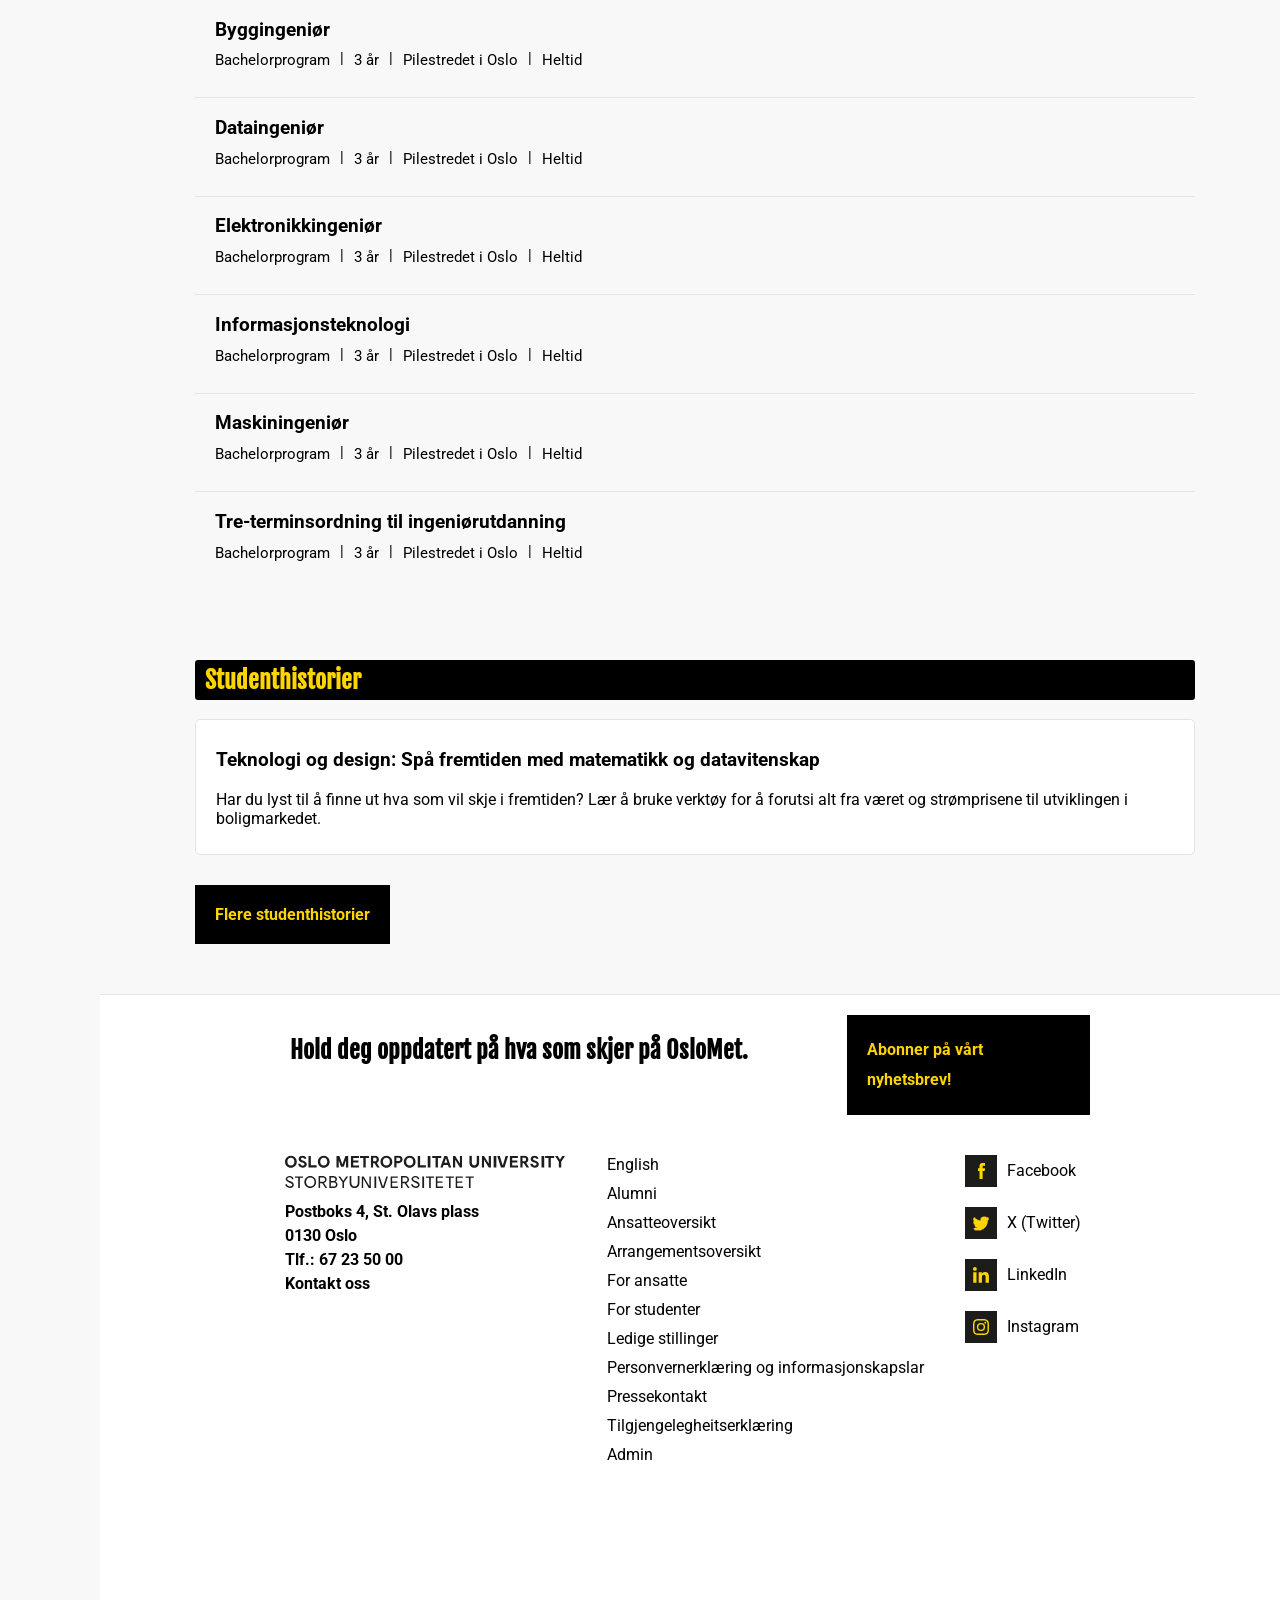
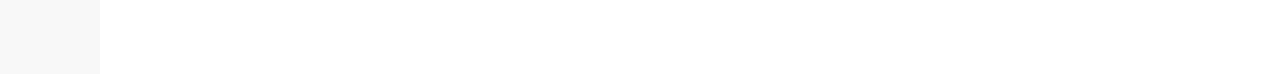
==== commit 07d314e5: "Fixed styling for activity.html and minor changes to index.html" ====
--- a/index.html
+++ b/index.html
@@ -1,6 +1,8 @@
 <!DOCTYPE html>
 <html lang="no">
     <head>
+        <meta charset="UTF-8">
+        <meta name="viewport" content="width=device-width, initial-scale=1.0">
         <title>Matematisk modellering og datavitenskap – ingeniør - OsloMet</title>
         <link rel="icon" type="image/png" href="icons/favicon-32x32.png">
 
@@ -543,7 +545,7 @@
                 </a>
                 <a class="sidebar-menu-link" href="git.html">
                     <img class="toggle-hide" src="icons/github-icon.png" alt="GitHub">
-                    <div>GitHub</div>
+                    <div>Git & GitHub</div>
                 </a>
                 <a class="sidebar-menu-link" href="activity.html">
                     <img class="toggle-hide" src="icons/activity-icon.png" alt="Activit">
@@ -1204,7 +1206,7 @@
             <section class="footer-top">
                 <div class="footer-top-inner">
                     <h2>Hold deg oppdatert på hva som skjer på OsloMet.</h2>
-                    <a href="https://www.oslomet.no/nyhetsbrev"><div>Abonner på vårt nyhetsbrev!</div></a>
+                    <a href="https://www.oslomet.no/nyhetsbrev">Abonner på vårt nyhetsbrev!</a>
                 </div>
             </section>
 
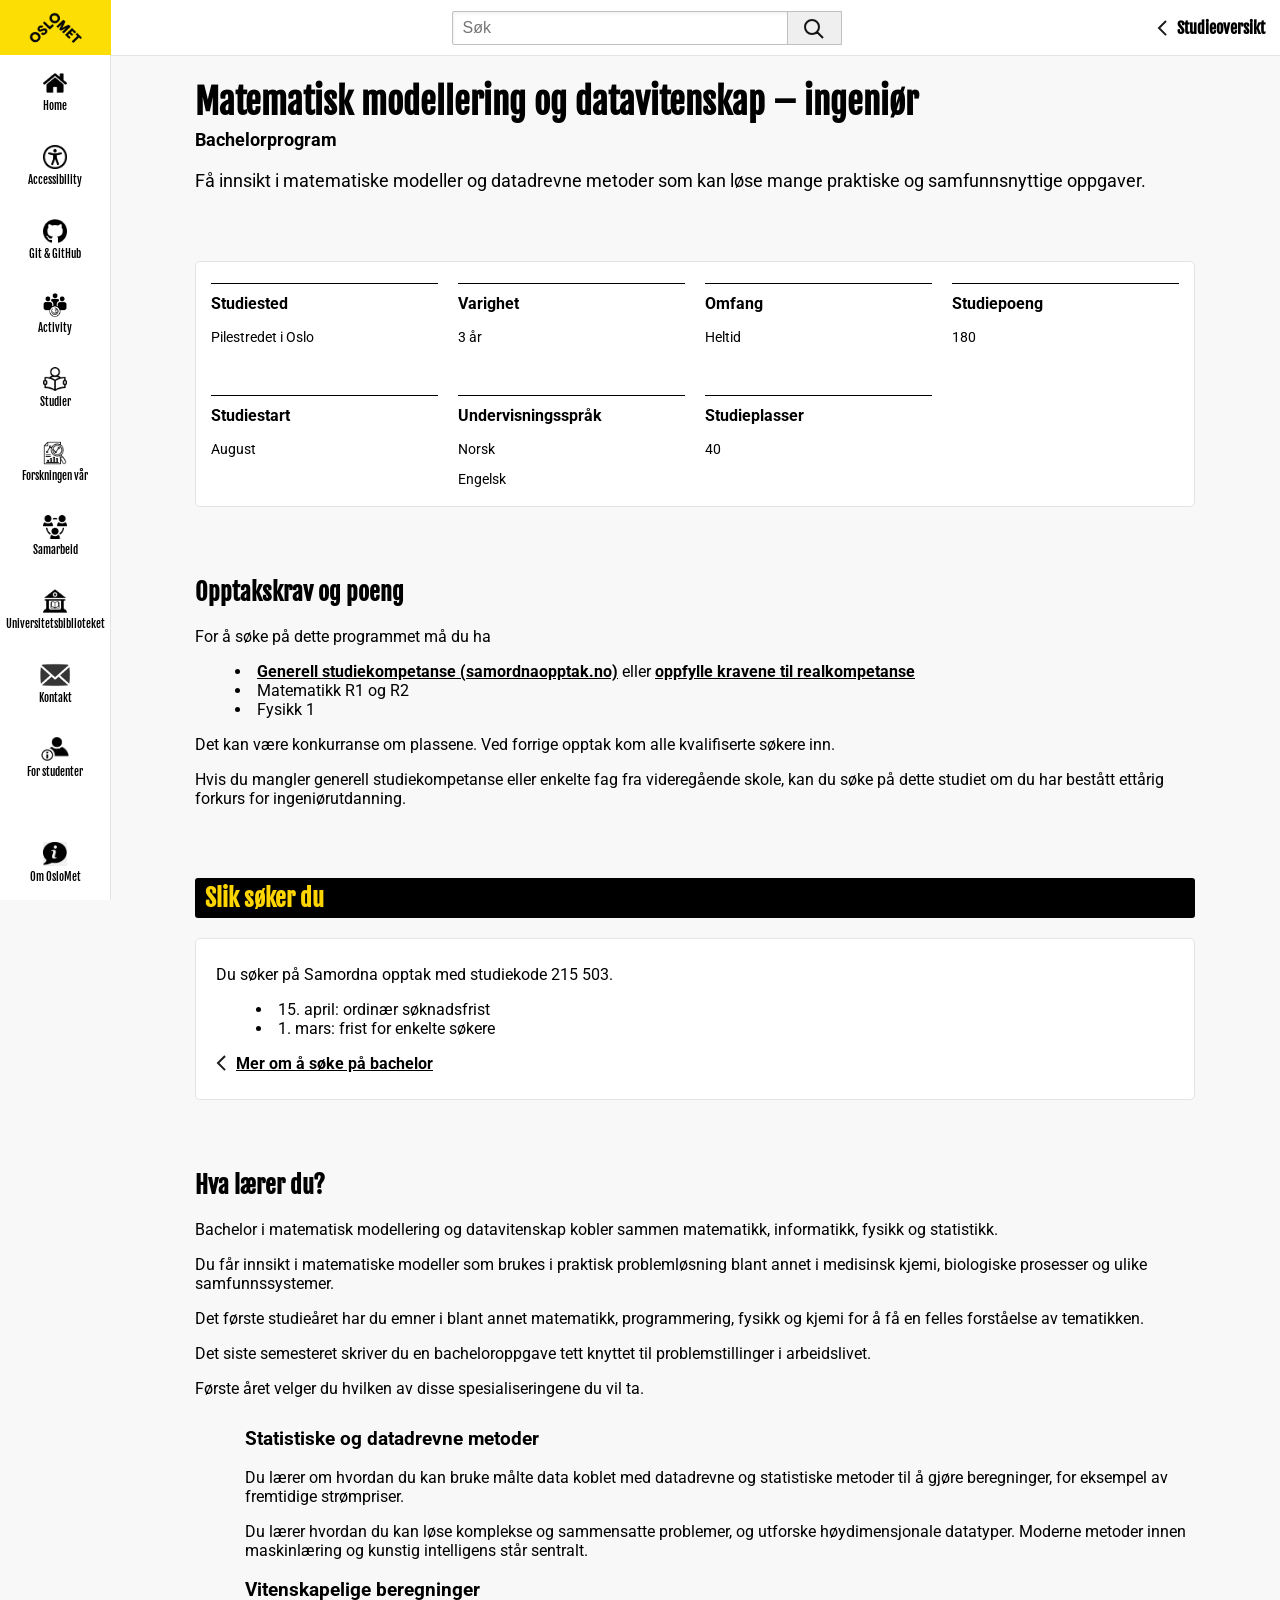
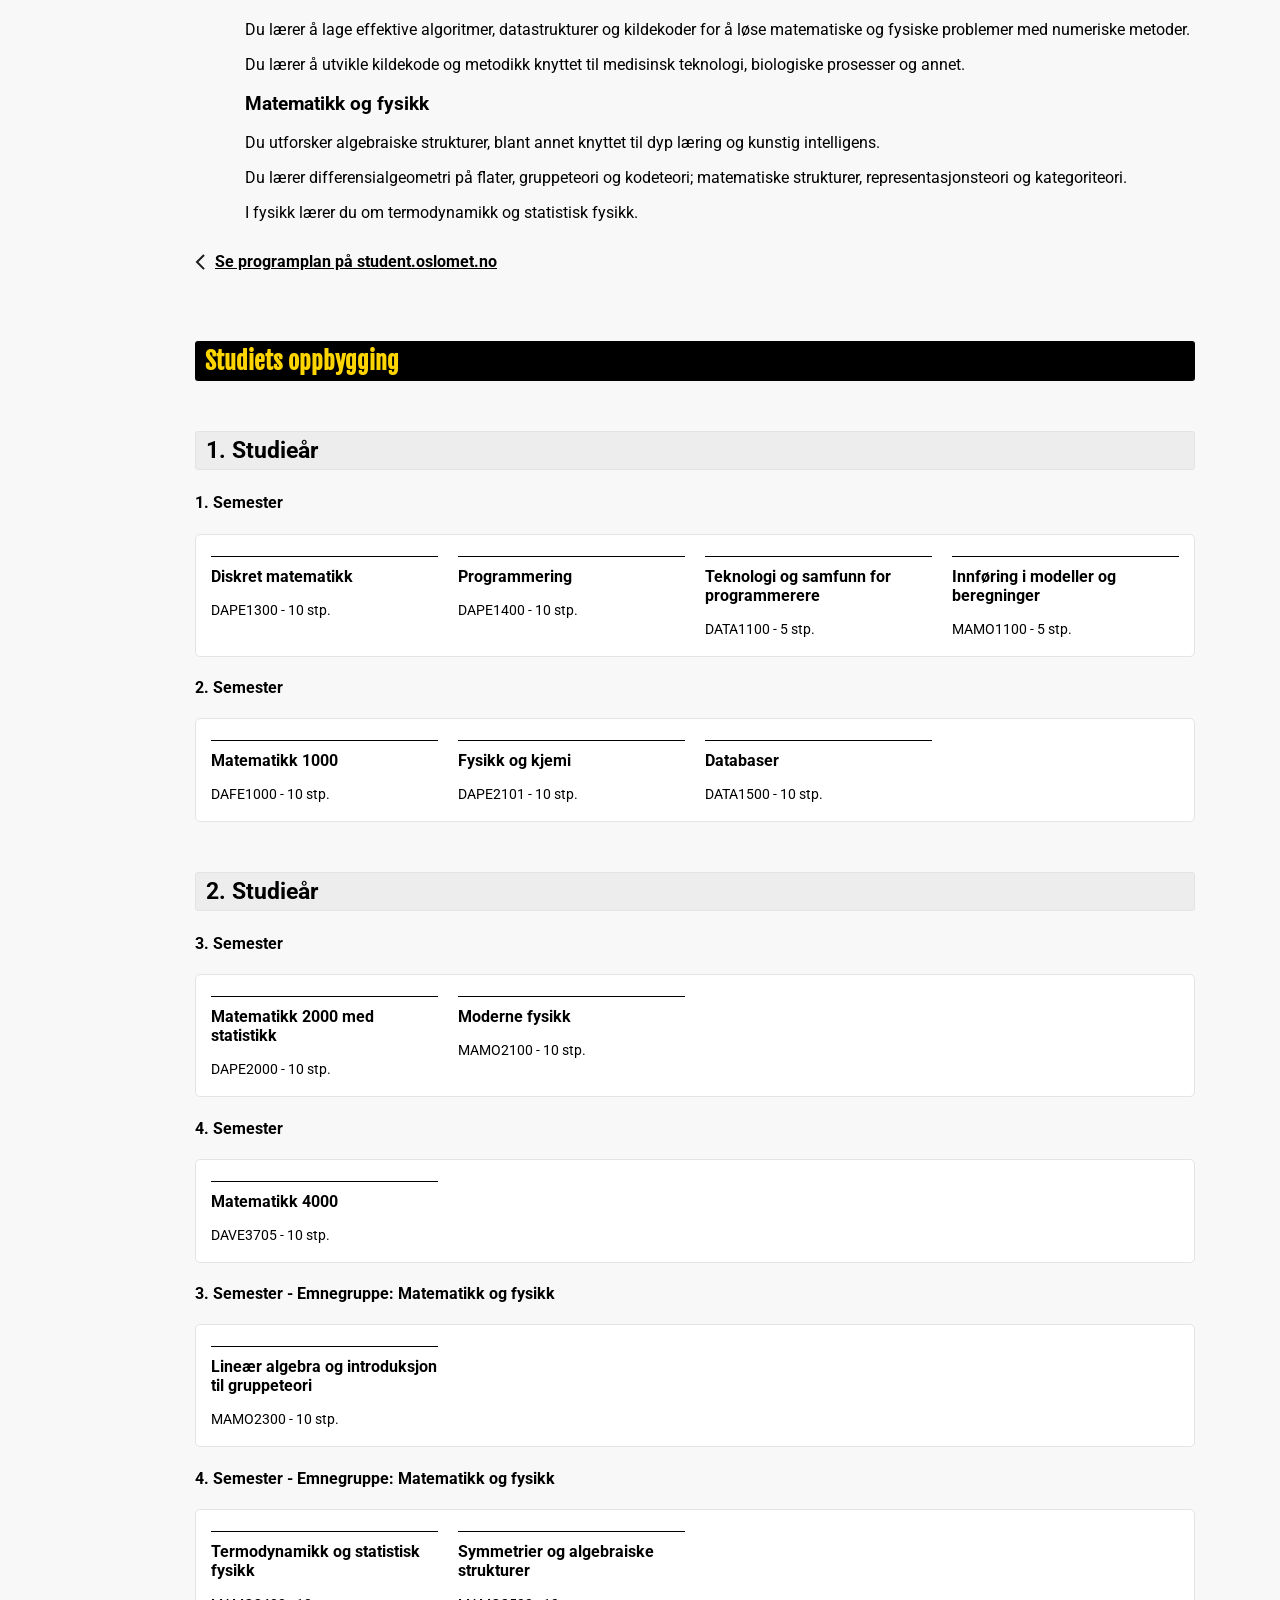
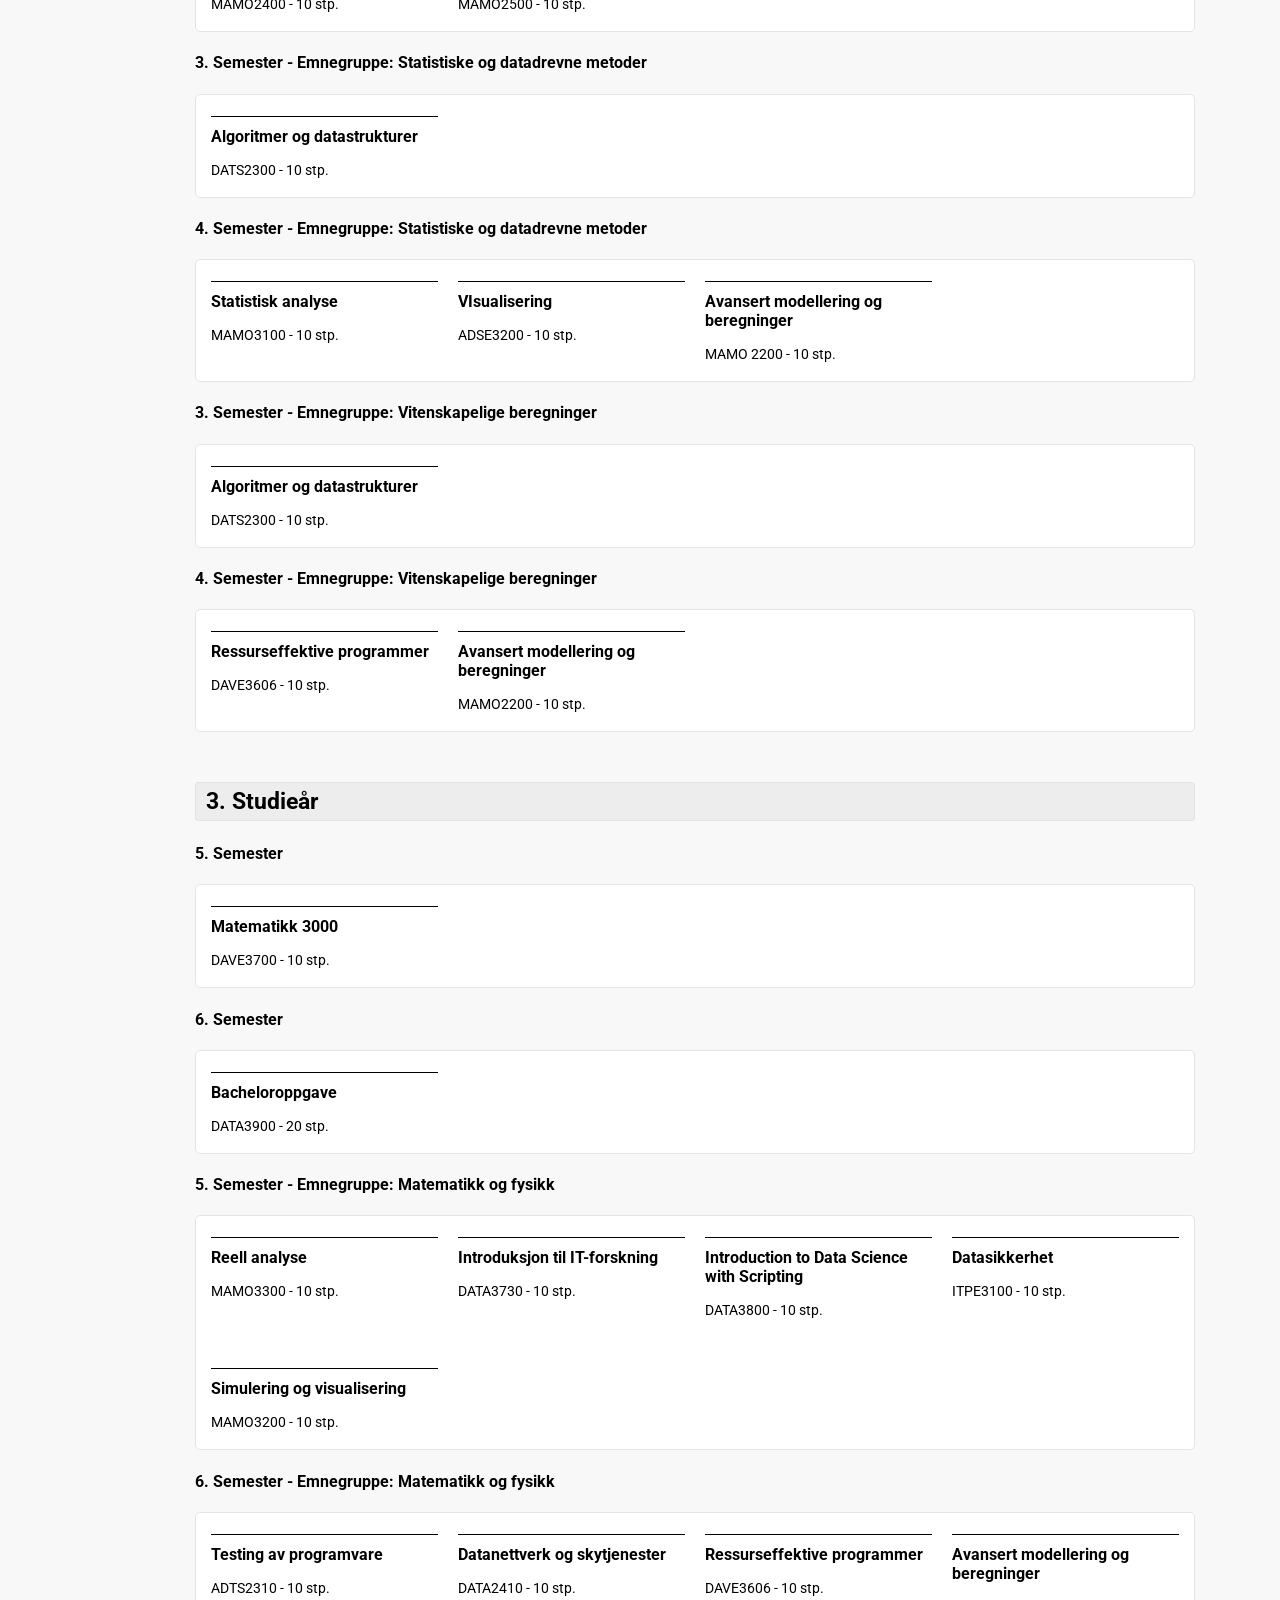
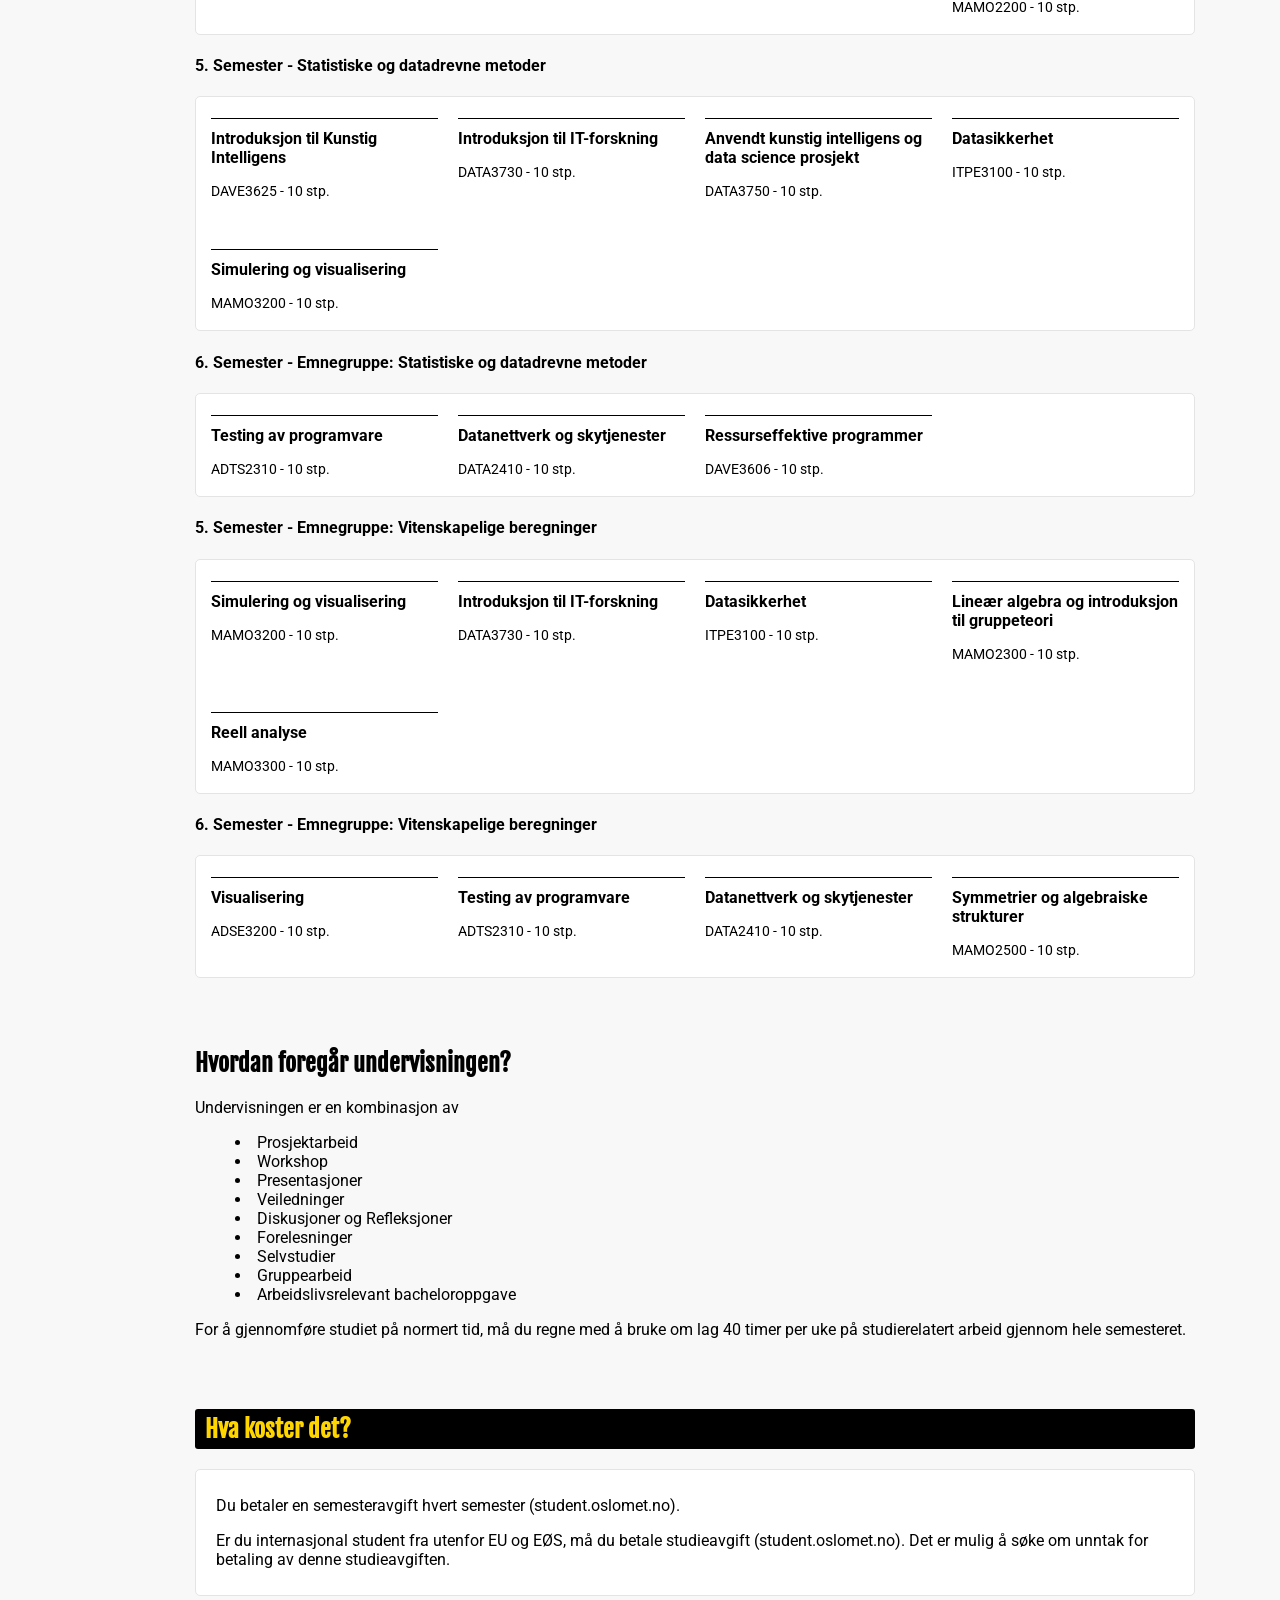
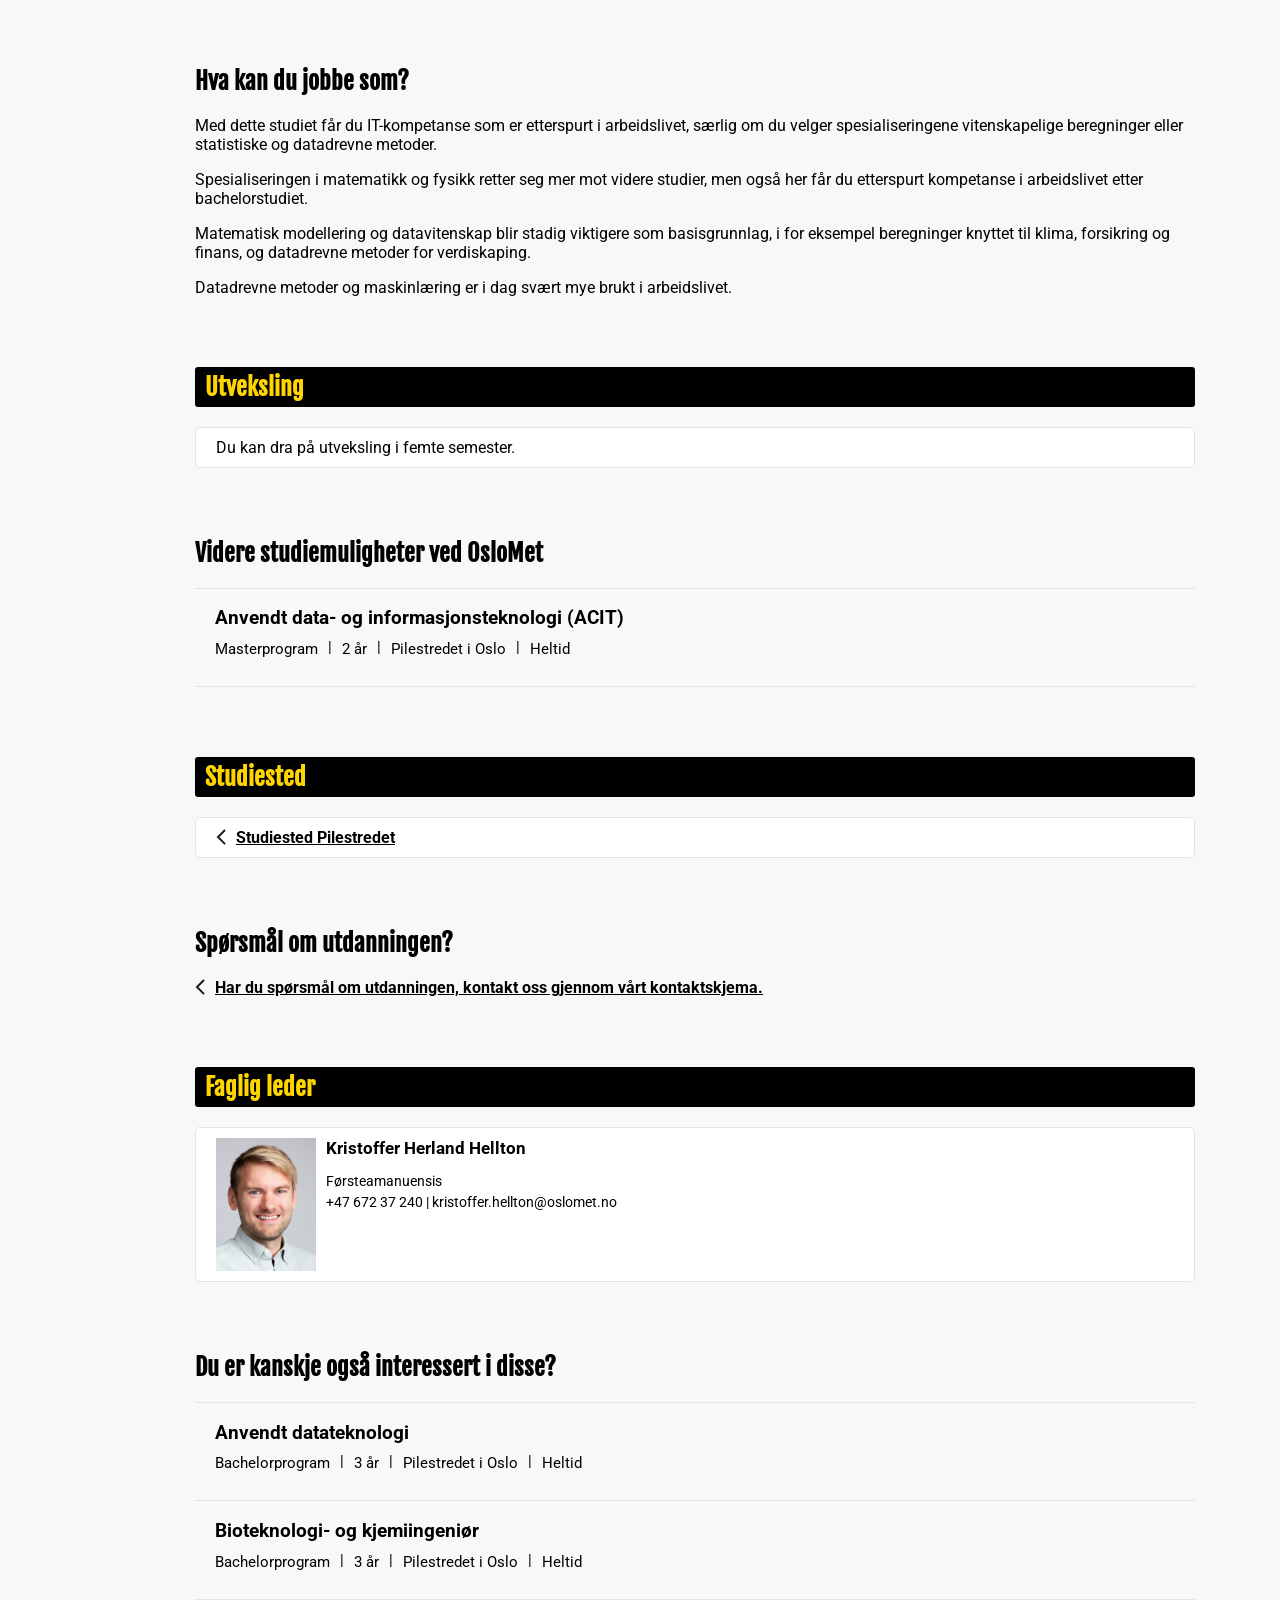
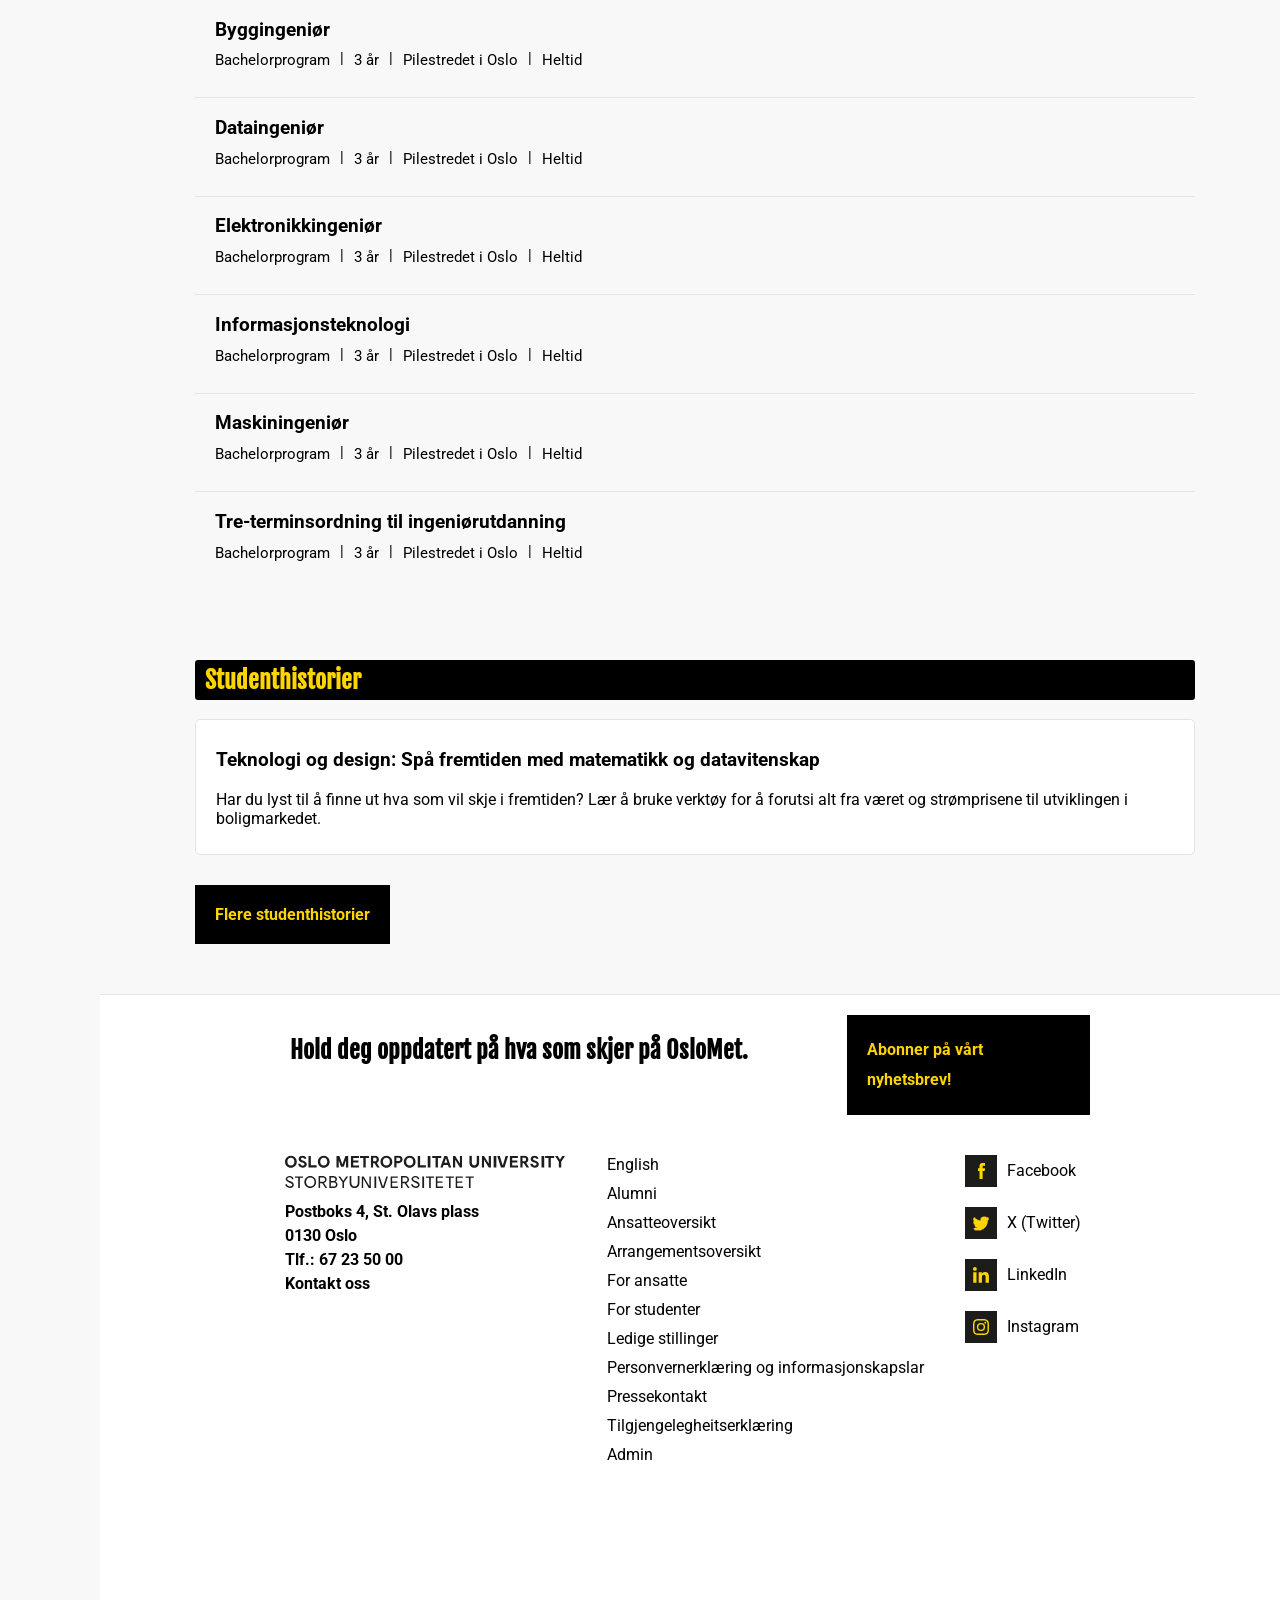
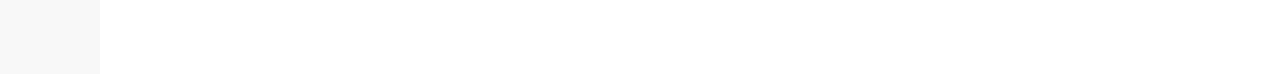
==== commit a2e9e19d: "Minor fix to index.html" ====
--- a/index.html
+++ b/index.html
@@ -6,513 +6,16 @@
         <title>Matematisk modellering og datavitenskap – ingeniør - OsloMet</title>
         <link rel="icon" type="image/png" href="icons/favicon-32x32.png">
 
+        <link rel="stylesheet" href="style.css">
+
         <link rel="preconnect" href="https://fonts.googleapis.com">
         <link rel="preconnect" href="https://fonts.gstatic.com" crossorigin>
         <link href="https://fonts.googleapis.com/css2?family=Roboto+Mono:ital,wght@0,100..700;1,100..700&family=Roboto:wght@400;500;700&display=swap" rel="stylesheet">
         <link href="https://fonts.googleapis.com/css2?family=Fjalla+One&display=swap" rel="stylesheet">
-
-        <style>
-            body {
-                margin: 0;
-                font-family: Roboto, Moderat, Avenir, Helvetica, Arial, sans-serif;
-                background-color: rgb(248, 248, 248);
-                color: #000;
-            }
-            main {
-                min-height: 1000px;
-            }
-            h1, h2 {
-                font-family: "Fjalla One", Roboto, Moderat, Avenir, Helvetica, Arial, sans-serif;
-            }
-            a {
-                color: #000;
-                text-decoration: none;
-            }
-            li {
-                list-style-position: inside;
-            }
-
-            .search-button,
-            .student-overview-button,
-            .arrow-link {
-                display: flex;
-                justify-content: center;
-                align-items: center;
-                position: relative;
-                cursor: pointer;
-            }
-            .arrow-link {
-                justify-content: left;
-            }
-            .search-button .tooltip,
-            .student-overview-button .tooltip {
-                position: absolute;
-                bottom: -30px;
-
-                opacity: 0;
-                transition: opacity 0.15s;
-
-                pointer-events: none;
-                white-space: nowrap;
-
-                background-color: gray;
-                color: #fff;
-                font-size: 12px;
-                font-weight: 400;
-                padding: 4px 8px;
-                border-radius: 2px;
-            }
-            .search-button:hover .tooltip,
-            .student-overview-button:hover .tooltip {
-                opacity: 1;
-            }
-            .tooltip::after {
-                content: " ";
-                position: absolute;
-                left: 50%;
-                margin-left: -5px;
-                border-width: 5px;
-                border-style: solid;
-            }
-            .tooltip-top::after {
-                bottom: 100%;
-                border-color: transparent transparent gray transparent;
-            }
-
-            .header {
-                position: fixed;
-                top: 0;
-                left: 0;
-                right: 0;
-
-                z-index: 100;
-
-                display: flex;
-                flex-direction: row;
-                justify-content: space-between;
-
-                height: 55px;
-                background-color: #fff;
-                border-bottom: 1px solid rgb(228, 228, 228);
-            }
-
-            .header-left-section {
-                margin: 0 25px 0 0;
-            }
-            .oslomet-logo {
-                width: 111px;
-                height: 56px;
-            }
-
-            .header-center-section {
-                margin: 0 35px 0 60px;
-                max-width: 400px;
-
-                display: flex;
-                flex-direction: row;
-                align-items: center;
-                flex: 1;
-
-            }
-            .search-bar {
-                flex: 1;
-
-                width: 0;
-                height: 30px;
-
-                padding-left: 10px;
-                border: 1px solid rgb(192, 192, 192);
-                border-radius: 2px;
-                font-size: 16px;
-
-                box-shadow: inset 1px 2px 3px rgba(0, 0, 0, 0.05);
-            }
-            .search-button {
-                margin: 0 10px 0 -1px;
-
-                width: 55px;
-                height: 34px;
-
-                border: 1px solid rgb(192, 192, 192);
-
-                cursor: pointer;
-            }
-            .search-icon {
-                height: 20px;
-                margin-top: 2px;
-            }
-
-            .header-right-section {
-                margin: 0 15px;
-
-                display: flex;
-                flex-direction: row;
-                align-items: center;
-            }
-            .student-overview-button,
-            .arrow-link {
-                color: #000;
-                text-decoration: underline;
-                font-size: 16px;
-                font-weight: 700;
-            }
-            .student-overview-button {
-                font-family: "Fjalla One", Roboto, Moderat, Avenir, Helvetica, Arial, sans-serif;
-                text-decoration: none;
-            }
-            .student-overview-button img,
-            .arrow-link img {
-                margin-right: 10px;
-                transition: margin 0.15s;
-            }
-            .arrow-link:hover img {
-                margin-right: 20px;
-            }
-            .student-overview-button .tooltip {
-                font-family: Roboto, Moderat, Avenir, Helvetica, Arial, sans-serif;
-            }
-
-            .footer {
-                margin-left: 100px;
-
-                background-color: #fff;
-                border-top: 1px solid rgb(228, 228, 228);
-            }
-
-            .footer-top {
-                max-width: 800px;
-                margin: 0 auto;
-                padding: 20px 40px;
-            }
-            .footer-top-inner {
-                display: flex;
-                flex-direction: row;
-                justify-content: space-between;
-            }
-            .footer-top-inner a {
-                background-color: #000;
-                color: #ffd500;
-                font-weight: 700;
-                line-height: 30px;
-                padding: 20px;
-                max-width: 203px;
-            }
-            .footer-top-inner a:hover {
-                color: #fff;
-            }
-
-            .footer-bottom {
-                max-width: 800px;
-                margin: 0 auto;
-                padding: 20px 50px 150px 40px;
-            }
-            .footer-bottom-inner {
-                display: flex;
-                flex-direction: row;
-                justify-content: space-between;
-            }
-            .footer-bottom-inner-sections {
-                margin-bottom: 50px;
-            }
-            .footer-info {
-                margin-top: 10px;
-            }
-            .footer-info p {
-                margin: 5px 0;
-                font-weight: 700;
-            }
-
-            .footer-links-container p {
-                margin: 0 0 10px 0;
-            }
-            .footer-links {
-                padding: 5px;
-                border-radius: 2px;
-                transition: background-color 0.15s, color 0.15s;
-            }
-            .footer-links:hover {
-                background-color: #000;
-                color: #ffd500;
-            }
-
-            .social-media-links {
-                margin-bottom: 20px; 
-                display: flex; 
-                flex-direction: row; 
-                align-items: center;
-                width: 120px;
-            }
-            .social-media-links img {
-                margin-right: 10px;
-            }
-            .social-media-links:hover div {
-                text-decoration: underline;
-            }
-
-            .sidebar-menu {
-                position: fixed; 
-                top: 55px;
-                bottom: 0;
-                left: 0;
-
-                z-index: 200;
-
-                background-color: #fff;
-                border-right: 1px solid rgb(228, 228, 228);
-                width: 110px;
-            }
-            .sidebar-menu-link {
-                display: flex;
-                flex-direction: column;
-                justify-content: center;
-                align-items: center;
-
-                height: 74px;
-
-                font-family: "Fjalla One", Roboto, Moderat, Avenir, Helvetica, Arial, sans-serif;
-                font-size: 11px;
-                text-decoration: none;
-                color: #000;
-            }
-            .sidebar-menu-link:hover {
-                background-color: rgb(235, 235, 235);
-            }
-            .sidebar-menu-link img {
-                margin: 0 0 4px 0;
-                height: 24px;
-            }
-            .sidebar-menu-bottom-link {
-                position: fixed;
-                bottom: 0;
-                left: 0;
-                width: 110px;
-            }
-            .toggle-hide {
-                visibility: visible;
-            }
-
-            .main-section {
-                margin: 80px 30px 0 140px;
-            }
-
-            .main-section-header {
-                margin-bottom: 50px;
-            }
-            .main-section-header h1 {
-                margin-bottom: 0;
-                font-size: 35px;
-            }
-            .main-section-header p {
-                margin: 5px 0 20px 0;
-                font-size: 18px;
-            }
-            .main-section-header-sub {
-                font-weight: 700;
-            }
-
-            .section-header {
-                background-color: #000;
-                color: #ffd500;
-                padding: 5px 10px;
-                border-radius: 3px;
-            }
-
-            .info-grid {
-                display: grid;
-                grid-template-columns: 1fr 1fr 1fr 1fr;
-                column-gap: 20px;
-                row-gap: 20px;
-
-                background-color: #fff;
-                padding: 5px 15px;
-                border: 1px solid rgb(228, 228, 228);
-                border-radius: 5px;
-            }
-            .info-grid p:first-child {
-                padding-top: 10px;
-                border-top: 1px solid #000;
-                font-weight: 700;
-            }
-            .info-grid-paragraph {
-                font-size: 14px;
-            }
-            .study-structure-info-grid {
-                grid-template-columns: 1fr 1fr 1fr;
-            }
-            .academic-year-header {
-                margin-top: 50px;
-                font-size: 23px;
-                background-color: rgb(237 237 237);
-                border: 1px solid rgb(229 226 226);
-                padding: 5px 10px;
-                border-radius: 3px;
-            }
-
-            .centering {
-                margin: 70px auto;
-                min-width: 700px;
-                max-width: 1000px;
-            }
-
-            .requirements-section-link {
-                font-weight: 700;
-                text-decoration: underline;
-            }
-
-            .paragraph-content {
-                background-color: #fff;
-                padding: 10px 20px;
-                border: 1px solid rgb(228, 228, 228);
-                border-radius: 5px;
-            }
-            .paragraph-content-link {
-                transition: background-color 0.15s;
-            }
-            .paragraph-content-link:hover {
-                background-color: rgb(235, 235, 235);
-            }
-
-            .manager-container {
-                display: grid;
-                grid-template-columns: 110px 1fr;
-            }
-            .manager-picture {
-                width: 100px;
-            }
-            .manager-info p {
-                margin: 0 0 20px 0;
-            }
-            .manager-info p:first-child {
-                font-weight: 700;
-            }
-
-            .suggested-programs-container {
-                padding: 0 20px 10px 20px;
-                border-top: 1px solid rgb(228, 228, 228);
-                transition: background-color 0.15s;
-            }
-            .suggested-programs-container:hover {
-                background-color: #fff;
-            }
-            .suggested-programs-last {
-                border-bottom: 1px solid rgb(228, 228, 228);
-            }
-            .suggested-programs-info-container {
-                display: flex;
-                flex-direction: row;
-                justify-content: left;
-                font-size: 15px;
-                margin-top: -10px;
-            }
-            .suggested-programs-info-container div {
-                padding: 2px 10px;
-            }
-            .suggested-programs-info-container div:first-child {
-                padding: 2px 10px 2px 0;
-            }
-
-            .student-history-button-container {
-                margin-top: 50px;
-            }
-            .student-history-button {
-                background-color: #000;
-                color: #ffd500;
-                font-weight: 700;
-                padding: 20px;
-            }
-            .student-history-button:hover {
-                color: #fff;
-            }
-
-            @media (min-width: 886px) {
-                .info-grid {
-                    grid-template-columns: 1fr 1fr 1fr 1fr;
-                }
-
-                .centering {
-                    min-width: 700px;
-                    max-width: 1000px;
-                }
-            }
-            @media (min-width: 790px) and (max-width: 885px) {
-                .info-grid {
-                    grid-template-columns: 1fr 1fr 1fr;
-                }
-
-                .centering {
-                    min-width: 500px;
-                    max-width: 800px;
-                }
-            }
-            @media (min-width: 660px) and (max-width: 789px) {
-                .info-grid,
-                .study-structure-info-grid {
-                    grid-template-columns: 1fr 1fr;
-                }
-
-                .centering {
-                    min-width: 400px;
-                    max-width: 700px;
-                }
-            }
-            @media (max-width: 659px) {
-                .info-grid,
-                .study-structure-info-grid {
-                    grid-template-columns: 1fr;
-                }
-
-                .centering {
-                    min-width: 400px;
-                    max-width: 600px;
-                }
-
-                .suggested-programs-info-container {
-                    font-size: 13px;
-                }
-
-                .main-section-header h1 {
-                    font-size: 27px;
-                }
-                .main-section-header p {
-                    font-size: 16px;
-                }
-                h2 {
-                    font-size: 22px;
-                }
-                p {
-                    font-size: 15px;
-                }
-                ul {
-                    font-size: 15px;
-                }
-
-                .academic-year-header {
-                    font-size: 20px;
-                }
-            }
-            @media (max-width: 750px) {
-                .footer-top-inner,
-                .footer-bottom-inner {
-                    flex-direction: column;
-                }
-            }
-
-            @media (max-height: 850px) {
-                .toggle-hide {
-                    visibility: hidden;
-                }
-
-                .sidebar-menu-link {
-                    height: 40px;
-                }
-                .sidebar-menu-link img {
-                    height: 0;
-                }
-            }
-        </style>
     </head>
 
     <body>
+        <!--Header bar at the top-->
         <header class="header">
             <div class="header-left-section">
                 <a href="https://www.oslomet.no/" target="_blank"><img class="oslomet-logo" src="icons/oslomet-logo.png" alt="Oslo Metropolitan University logo"></a>
@@ -533,6 +36,7 @@
             </div>
         </header>
 
+        <!--Main navigation menu on the left side-->
         <section>
             <nav class="sidebar-menu">
                 <a class="sidebar-menu-link" href="index.html">
@@ -591,6 +95,7 @@
                 <p>Få innsikt i matematiske modeller og datadrevne metoder som kan løse mange praktiske og samfunnsnyttige oppgaver.</p>
             </section>
 
+            <!--General information about the course-->
             <section class="centering">
                 <section class="info-grid">
                     <div>
@@ -625,11 +130,12 @@
                 </section>
             </section>
 
+            <!--About requirements for the course-->
             <section class="centering requirements-section">
                 <h2>Opptakskrav og poeng</h2>
                 <p>For å søke på dette programmet må du ha</p>
                 <ul>
-                    <li><a class="requirements-section-link" href="https://www.samordnaopptak.no/info/opptak/opptak-uhg/" target="_blank">Generell studiekompetanse (samordnaopptak.no)</a> eller <a class="requirements-section-link" href="https://www.oslomet.no/studier/soknad-og-opptak/realkompetanse/realkompetanse-ingenior" target="_blank">oppfylle kravene til realkompetanse</a></li>
+                    <li><a class="normal-link" href="https://www.samordnaopptak.no/info/opptak/opptak-uhg/" target="_blank">Generell studiekompetanse (samordnaopptak.no)</a> eller <a class="normal-link" href="https://www.oslomet.no/studier/soknad-og-opptak/realkompetanse/realkompetanse-ingenior" target="_blank">oppfylle kravene til realkompetanse</a></li>
                     <li>Matematikk R1 og R2</li>
                     <li>Fysikk 1</li>
                 </ul>
@@ -637,6 +143,7 @@
                 <p>Hvis du mangler generell studiekompetanse eller enkelte fag fra videregående skole, kan du søke på dette studiet om du har <a href="https://www.oslomet.no/studier/tkd/forkurs-ingenior">bestått ettårig forkurs for ingeniørutdanning.</a></p>
             </section>
 
+            <!--How to apply for the course-->
             <section class="centering how-to-apply-section">
                 <h2 class="section-header">Slik søker du</h2>
                 <div class="paragraph-content">
@@ -652,7 +159,8 @@
                     </a>
                 </p></div>
             </section>
-
+            
+            <!--Information about what a student will learn at the course-->
             <section class="centering what-you-learn-section">
                 <section>
                     <h2>Hva lærer du?</h2>
@@ -686,6 +194,7 @@
                 </p>
             </section>
 
+            <!--Lists all the classes a student can/will take during this course-->
             <section class="centering study-structure-section">
                 <h2 class="section-header">Studiets oppbygging</h2>
 
@@ -984,6 +493,7 @@
                 </section>
             </section>
 
+            <!--List of what happens during the course-->
             <section class="centering tuition-list-section">
                 <h2>Hvordan foregår undervisningen?</h2>
                 <p>Undervisningen er en kombinasjon av</p>
@@ -1001,6 +511,7 @@
                 <p>For å gjennomføre studiet på normert tid, må du regne med å bruke om lag 40 timer per uke på studierelatert arbeid gjennom hele semesteret.</p>
             </section>
 
+            <!--What the cost of tuition is and when to pay-->
             <section class="centering tuition-cost-section">
                 <h2 class="section-header">Hva koster det?</h2>
                 <div class="paragraph-content">
@@ -1012,6 +523,7 @@
                 </div>
             </section>
 
+            <!--Information about what work opportunities are available for a student after graduation-->
             <section class="centering work-opportunities-section">
                 <h2>Hva kan du jobbe som?</h2>
                 <p>Med dette studiet får du IT-kompetanse som er etterspurt i arbeidslivet, særlig om du velger spesialiseringene vitenskapelige beregninger eller statistiske og datadrevne metoder.</p>
@@ -1020,11 +532,13 @@
                 <p>Datadrevne metoder og maskinlæring er i dag svært mye brukt i arbeidslivet.</p>
             </section>
 
+            <!--Let's students know if/when they can study abroad-->
             <section class="centering foreign-exchange-section">
                 <h2 class="section-header">Utveksling</h2>
                 <p class="paragraph-content">Du kan dra på utveksling i femte semester.</p>
             </section>
 
+            <!--Shows what further studies are available after graduation-->
             <section class="centering masters-studies-section">
                 <h2>Videre studiemuligheter ved OsloMet</h2>
                 <a href="https://www.oslomet.no/studier/tkd/anvendt-data-informasjonsteknologi" target="_blank">
@@ -1042,6 +556,7 @@
                 </a>
             </section>
 
+            <!--Shows where the university is located-->
             <section class="centering place-of-study-section">
                 <h2 class="section-header">Studiested</h2>
                 <p class="paragraph-content">
@@ -1052,6 +567,7 @@
                 </p>
             </section>
 
+            <!--About where to go for further information-->
             <section class="centering education-questions-section">
                 <h2>Spørsmål om utdanningen?</h2>
                 <p>
@@ -1062,18 +578,20 @@
                 </p>
             </section>
 
+            <!--Contact information to the manager-->
             <section class="centering manager-section">
                 <h2 class="section-header">Faglig leder</h1>
                 <a class="manager-container paragraph-content paragraph-content-link" href="https://www.oslomet.no/om/ansatt/krhel3944/" target="_blank">
                     <img class="manager-picture" src="pictures/manager-profile.jpg" alt="Faglig leder Kristoffer Herland Hellton">
                     <div class="manager-info">
-                        <p>Kristoffer Herland Hellton</p>
-                        <p>Førsteamanuensis</p>
-                        <p>+47 672 37 240 &#124; kristoffer.hellton@oslomet.no</p>
-                    </div>
-                </a>
-            </section>
-
+                        <p class="manager-info-h">Kristoffer Herland Hellton</p>
+                        <p class="manager-info-p">Førsteamanuensis</p>
+                        <p class="manager-info-p">+47 672 37 240 &#124; kristoffer.hellton@oslomet.no</p>
+                    </div>
+                </a>
+            </section>
+
+            <!--Lists other available courses that are related-->
             <section class="centering suggested-programs-section">
                 <h2>Du er kanskje også interessert i disse?</h2>
                 <section>
@@ -1202,6 +720,7 @@
             </section>
         </main>
 
+        <!--Footer section at the bottom that lists social media links + contact-->
         <footer class="footer">
             <section class="footer-top">
                 <div class="footer-top-inner">
--- a/style.css
+++ b/style.css
@@ -0,0 +1,560 @@
+/* 
+The style is inspired in part by YouTube.com and the original 
+OsloMet "Matematisk modellering og datavitenskap – ingeniør" page (https://www.oslomet.no/studier/tkd/matematisk-modellering-datavitenskap),
+but has gone through many iterations since. 
+*/
+
+
+
+/*----------------General CSS----------------*/
+body {
+    margin: 0;
+    font-family: Roboto, Moderat, Avenir, Helvetica, Arial, sans-serif;
+    background-color: rgb(248, 248, 248);
+    color: #000;
+}
+h1, h2 {
+    font-family: "Fjalla One", Roboto, Moderat, Avenir, Helvetica, Arial, sans-serif;
+}
+h1 {
+    margin-bottom: 0;
+    font-size: 35px;
+}
+a {
+    color: #000;
+    text-decoration: none;
+}
+li {
+    list-style-position: inside;
+}
+
+
+
+/*----------------CSS for special arrow link + tooltip----------------*/
+.search-button,
+.student-overview-button,
+.arrow-link {
+    display: flex;
+    justify-content: center;
+    align-items: center;
+    position: relative;
+    cursor: pointer;
+}
+.arrow-link {
+    justify-content: left;
+}
+/*Source of tooltip arrow: https://www.w3schools.com/css/css_tooltip.asp*/
+.search-button .tooltip,
+.student-overview-button .tooltip {
+    position: absolute;
+    bottom: -30px;
+
+    opacity: 0;
+    transition: opacity 0.15s;
+
+    pointer-events: none;
+    white-space: nowrap;
+
+    background-color: gray;
+    color: #fff;
+    font-size: 12px;
+    font-weight: 400;
+    padding: 4px 8px;
+    border-radius: 2px;
+}
+.search-button:hover .tooltip,
+.student-overview-button:hover .tooltip {
+    opacity: 1;
+}
+.tooltip::after {
+    content: " ";
+    position: absolute;
+    left: 50%;
+    margin-left: -5px;
+    border-width: 5px;
+    border-style: solid;
+}
+.tooltip-top::after {
+    bottom: 100%;
+    border-color: transparent transparent gray transparent;
+}
+
+
+
+/*----------------CSS for the header bar at the top----------------*/
+.header {
+    position: fixed;
+    top: 0;
+    left: 0;
+    right: 0;
+
+    z-index: 100;
+
+    display: flex;
+    flex-direction: row;
+    justify-content: space-between;
+
+    height: 55px;
+    background-color: #fff;
+    border-bottom: 1px solid rgb(228, 228, 228);
+}
+
+.header-left-section {
+    margin: 0 25px 0 0;
+}
+.oslomet-logo {
+    width: 111px;
+    height: 56px;
+}
+
+.header-center-section {
+    margin: 0 35px 0 60px;
+    max-width: 400px;
+
+    display: flex;
+    flex-direction: row;
+    align-items: center;
+    flex: 1;
+
+}
+.search-bar {
+    flex: 1;
+
+    width: 0;
+    height: 30px;
+
+    padding-left: 10px;
+    border: 1px solid rgb(192, 192, 192);
+    border-radius: 2px;
+    font-size: 16px;
+
+    box-shadow: inset 1px 2px 3px rgba(0, 0, 0, 0.05);
+}
+.search-button {
+    margin: 0 10px 0 -1px;
+
+    width: 55px;
+    height: 34px;
+
+    border: 1px solid rgb(192, 192, 192);
+
+    cursor: pointer;
+}
+.search-icon {
+    height: 20px;
+    margin-top: 2px;
+}
+
+.header-right-section {
+    margin: 0 15px;
+
+    display: flex;
+    flex-direction: row;
+    align-items: center;
+}
+.student-overview-button,
+.arrow-link {
+    color: #000;
+    text-decoration: underline;
+    font-size: 16px;
+    font-weight: 700;
+}
+.student-overview-button {
+    font-family: "Fjalla One", Roboto, Moderat, Avenir, Helvetica, Arial, sans-serif;
+    text-decoration: none;
+}
+.student-overview-button img,
+.arrow-link img {
+    margin-right: 10px;
+    transition: margin 0.15s;
+}
+.arrow-link:hover img {
+    margin-right: 20px;
+}
+.student-overview-button .tooltip {
+    font-family: Roboto, Moderat, Avenir, Helvetica, Arial, sans-serif;
+}
+
+
+
+/*----------------CSS for the footer section at the bottom----------------*/
+.footer {
+    margin-left: 100px;
+
+    background-color: #fff;
+    border-top: 1px solid rgb(228, 228, 228);
+}
+
+.footer-top {
+    max-width: 800px;
+    margin: 0 auto;
+    padding: 20px 40px;
+}
+.footer-top-inner {
+    display: flex;
+    flex-direction: row;
+    justify-content: space-between;
+}
+.footer-top-inner a {
+    background-color: #000;
+    color: #ffd500;
+    font-weight: 700;
+    line-height: 30px;
+    padding: 20px;
+    max-width: 203px;
+}
+.footer-top-inner a:hover {
+    color: #fff;
+}
+
+.footer-bottom {
+    max-width: 800px;
+    margin: 0 auto;
+    padding: 20px 50px 150px 40px;
+}
+.footer-bottom-inner {
+    display: flex;
+    flex-direction: row;
+    justify-content: space-between;
+}
+.footer-bottom-inner-sections {
+    margin-bottom: 50px;
+}
+.footer-info {
+    margin-top: 10px;
+}
+.footer-info p {
+    margin: 5px 0;
+    font-weight: 700;
+}
+
+.footer-links-container p {
+    margin: 0 0 10px 0;
+}
+.footer-links {
+    padding: 5px;
+    border-radius: 2px;
+    transition: background-color 0.15s, color 0.15s;
+}
+.footer-links:hover {
+    background-color: #000;
+    color: #ffd500;
+}
+
+.social-media-links {
+    margin-bottom: 20px; 
+    display: flex; 
+    flex-direction: row; 
+    align-items: center;
+    width: 120px;
+}
+.social-media-links img {
+    margin-right: 10px;
+}
+.social-media-links:hover div {
+    text-decoration: underline;
+}
+
+
+
+/*----------------CSS for the menu on the left side----------------*/
+.sidebar-menu {
+    position: fixed; 
+    top: 55px;
+    bottom: 0;
+    left: 0;
+
+    z-index: 200;
+
+    background-color: #fff;
+    border-right: 1px solid rgb(228, 228, 228);
+    width: 110px;
+}
+.sidebar-menu-link {
+    display: flex;
+    flex-direction: column;
+    justify-content: center;
+    align-items: center;
+
+    height: 74px;
+
+    font-family: "Fjalla One", Roboto, Moderat, Avenir, Helvetica, Arial, sans-serif;
+    font-size: 11px;
+    text-decoration: none;
+    color: #000;
+}
+.sidebar-menu-link:hover {
+    background-color: rgb(235, 235, 235);
+}
+.sidebar-menu-link img {
+    margin: 0 0 4px 0;
+    height: 24px;
+}
+.sidebar-menu-bottom-link {
+    position: fixed;
+    bottom: 0;
+    left: 0;
+    width: 110px;
+}
+.toggle-hide {
+    visibility: visible;
+}
+
+
+/*----------------CSS for the main content----------------*/
+.main-section {
+    margin: 80px 30px 0 140px;
+}
+
+.main-section-header {
+    margin-bottom: 50px;
+}
+.main-section-header p {
+    margin: 5px 0 20px 0;
+    font-size: 18px;
+}
+.main-section-header-sub {
+    font-weight: 700;
+}
+
+.section-header {
+    background-color: #000;
+    color: #ffd500;
+    padding: 5px 10px;
+    border-radius: 3px;
+}
+
+.info-grid {
+    display: grid;
+    grid-template-columns: 1fr 1fr 1fr 1fr;
+    column-gap: 20px;
+    row-gap: 20px;
+
+    background-color: #fff;
+    padding: 5px 15px;
+    border: 1px solid rgb(228, 228, 228);
+    border-radius: 5px;
+}
+.info-grid p:first-child {
+    padding-top: 10px;
+    border-top: 1px solid #000;
+    font-weight: 700;
+}
+.info-grid-paragraph {
+    font-size: 14px;
+}
+.study-structure-info-grid {
+    grid-template-columns: 1fr 1fr 1fr;
+}
+.academic-year-header {
+    margin-top: 50px;
+    font-size: 23px;
+    background-color: rgb(237 237 237);
+    border: 1px solid rgb(229 226 226);
+    padding: 5px 10px;
+    border-radius: 3px;
+}
+
+.centering {
+    margin: 70px auto;
+    min-width: 700px;
+    max-width: 1000px;
+}
+
+.normal-link {
+    font-weight: 700;
+    text-decoration: underline;
+}
+
+.paragraph-content {
+    background-color: #fff;
+    padding: 10px 20px;
+    border: 1px solid rgb(228, 228, 228);
+    border-radius: 5px;
+}
+.paragraph-content-link {
+    transition: background-color 0.15s;
+}
+.paragraph-content-link:hover {
+    background-color: rgb(235, 235, 235);
+}
+
+.manager-container {
+    display: grid;
+    grid-template-columns: 110px 1fr;
+}
+.manager-picture {
+    width: 100px;
+}
+.manager-info-h {
+    margin: 0 0 15px 0;
+    font-size: 17px;
+    font-weight: 700;
+}
+.manager-info-p {
+    font-size: 14px;
+    margin: 0 0 5px 0;
+}
+
+.suggested-programs-container {
+    padding: 0 20px 10px 20px;
+    border-top: 1px solid rgb(228, 228, 228);
+    transition: background-color 0.15s;
+}
+.suggested-programs-container:hover {
+    background-color: #fff;
+}
+.suggested-programs-last {
+    border-bottom: 1px solid rgb(228, 228, 228);
+}
+.suggested-programs-info-container {
+    display: flex;
+    flex-direction: row;
+    justify-content: left;
+    font-size: 15px;
+    margin-top: -10px;
+}
+.suggested-programs-info-container div {
+    padding: 2px 10px;
+}
+.suggested-programs-info-container div:first-child {
+    padding: 2px 10px 2px 0;
+}
+
+.student-history-button-container {
+    margin-top: 50px;
+}
+.student-history-button {
+    background-color: #000;
+    color: #ffd500;
+    font-weight: 700;
+    padding: 20px;
+}
+.student-history-button:hover {
+    color: #fff;
+}
+
+
+
+/*----------------CSS specifically for the activity.html page----------------*/
+.activity-image {
+    width: 100%;
+    margin-top: 20px;
+}
+
+
+
+/*----------------CSS specifically for the git.html page----------------*/
+.git-picture-section {
+    display: flex;
+    flex-direction: row;
+    justify-content: space-between;
+    gap: 10px;
+    max-width: 1000px;
+}
+.git-picture-section img {
+    width: 100%;
+}
+.git-table {
+    border-spacing: 20px 5px;
+}
+.git-table-head {
+    border-bottom: 1px solid #000;
+}
+
+
+
+/*----------------Changes to the CSS based on changes in screen/browser window size----------------*/
+/*----------------Changes to WIDTH----------------*/
+@media (min-width: 886px) {
+    .info-grid {
+        grid-template-columns: 1fr 1fr 1fr 1fr;
+    }
+
+    .centering {
+        min-width: 700px;
+        max-width: 1000px;
+    }
+}
+@media (min-width: 790px) and (max-width: 885px) {
+    .info-grid {
+        grid-template-columns: 1fr 1fr 1fr;
+    }
+
+    .centering {
+        min-width: 500px;
+        max-width: 800px;
+    }
+}
+@media (min-width: 660px) and (max-width: 789px) {
+    .info-grid,
+    .study-structure-info-grid {
+        grid-template-columns: 1fr 1fr;
+    }
+
+    .centering {
+        min-width: 400px;
+        max-width: 700px;
+    }
+}
+@media (max-width: 659px) {
+    .info-grid,
+    .study-structure-info-grid {
+        grid-template-columns: 1fr;
+    }
+
+    .centering {
+        min-width: 400px;
+        max-width: 600px;
+    }
+
+    .suggested-programs-info-container {
+        font-size: 13px;
+    }
+
+    h1 {
+        font-size: 27px;
+    }
+    .main-section-header p {
+        font-size: 16px;
+    }
+    h2 {
+        font-size: 22px;
+    }
+    p {
+        font-size: 15px;
+    }
+    ul {
+        font-size: 15px;
+    }
+
+    .academic-year-header {
+        font-size: 20px;
+    }
+}
+@media (max-width: 750px) {
+    .footer-top-inner,
+    .footer-bottom-inner {
+        flex-direction: column;
+    }
+}
+/*----------------Screen size changes specifically for the git.html page----------------*/
+@media (max-width: 900px) {
+    .git-picture-section {
+        flex-direction: column;
+    }
+}
+
+/*----------------Changes to HEIGHT----------------*/
+@media (max-height: 850px) {
+    .toggle-hide {
+        visibility: hidden;
+    }
+
+    .sidebar-menu-link {
+        height: 40px;
+    }
+    .sidebar-menu-link img {
+        height: 0;
+    }
+}
